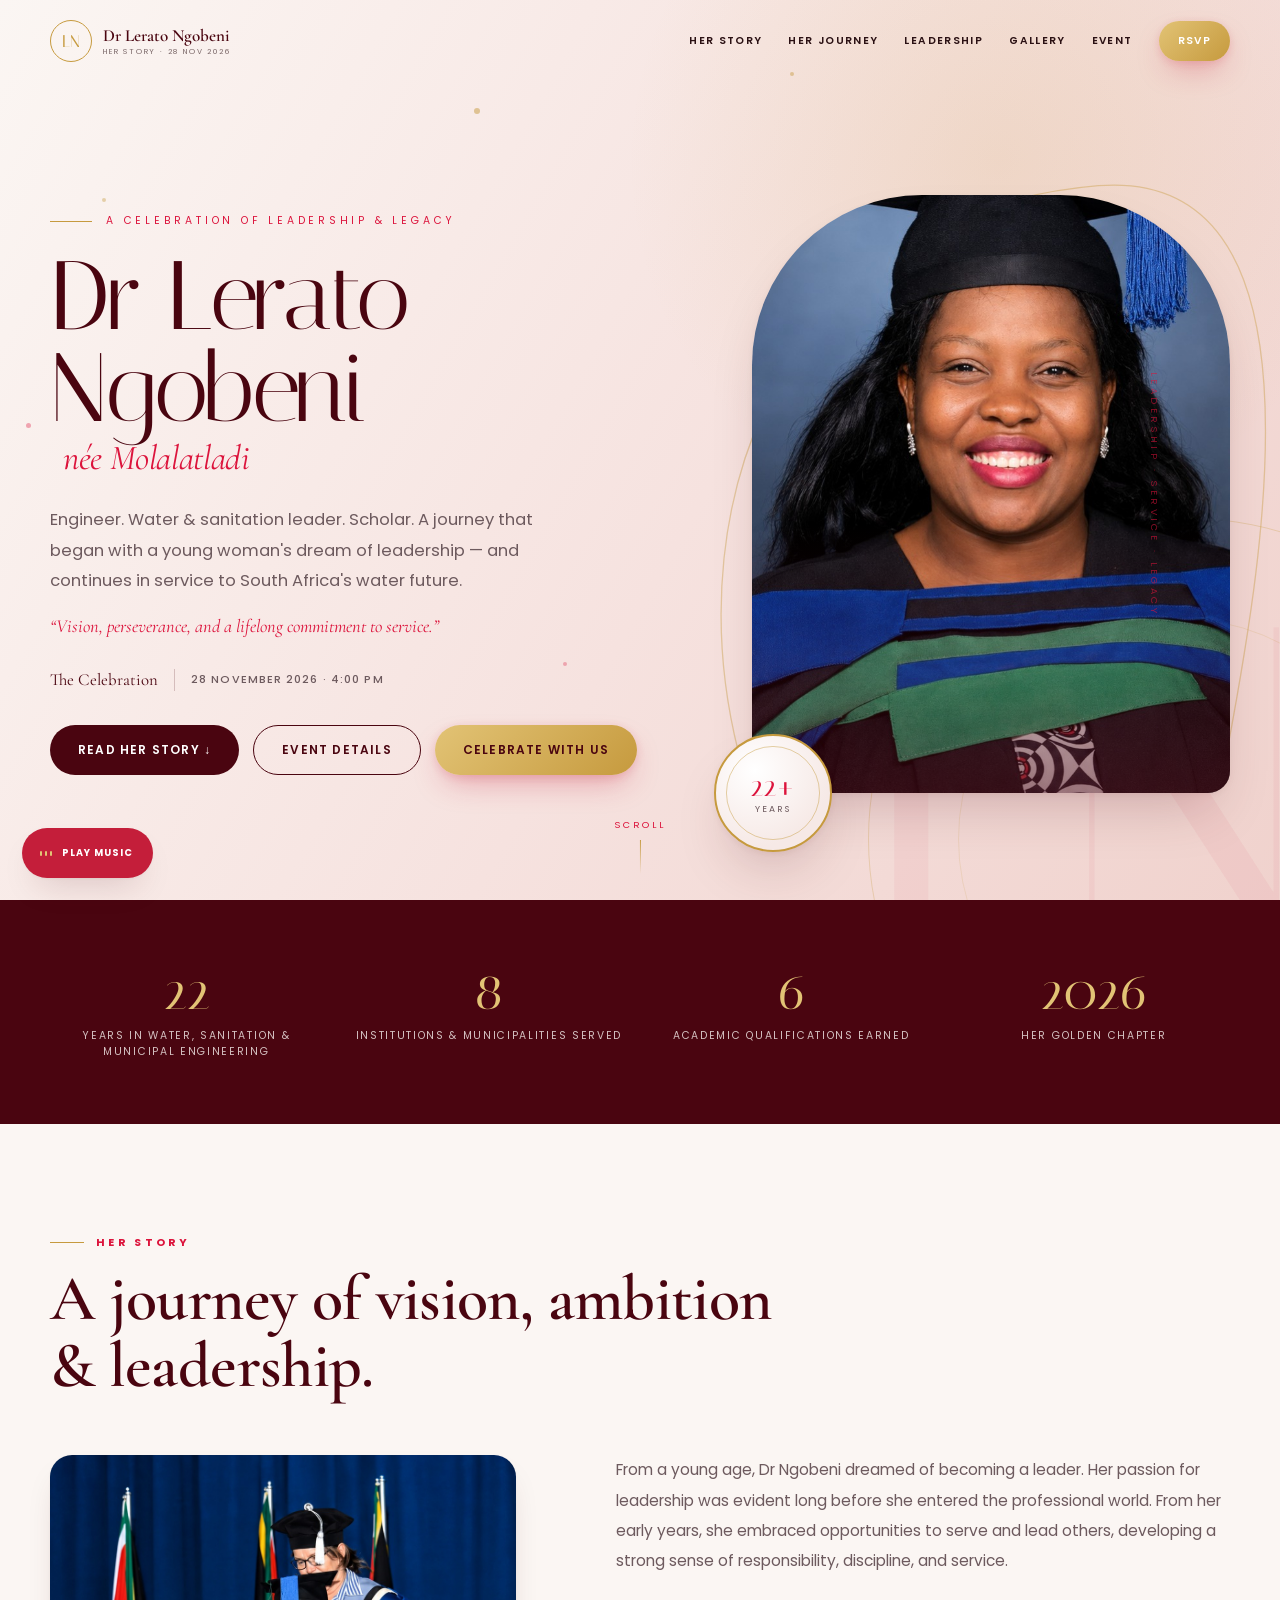
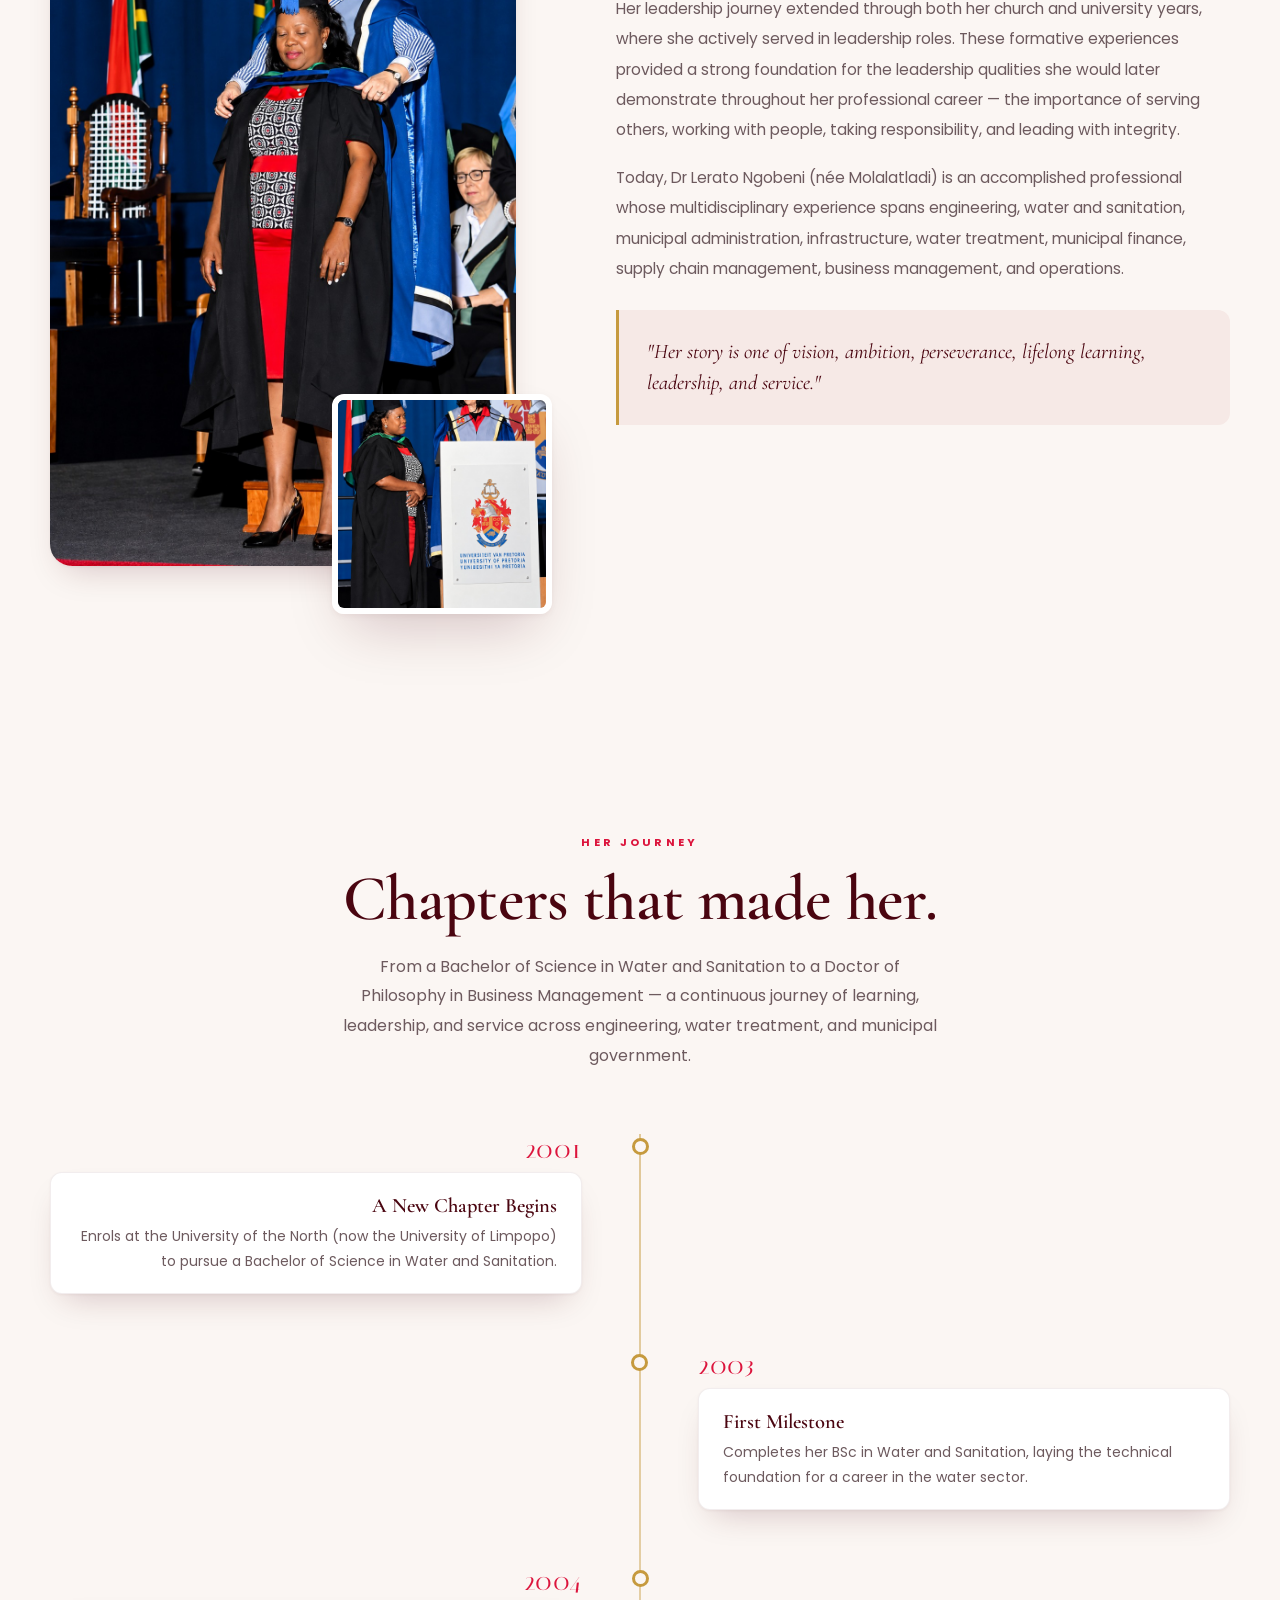
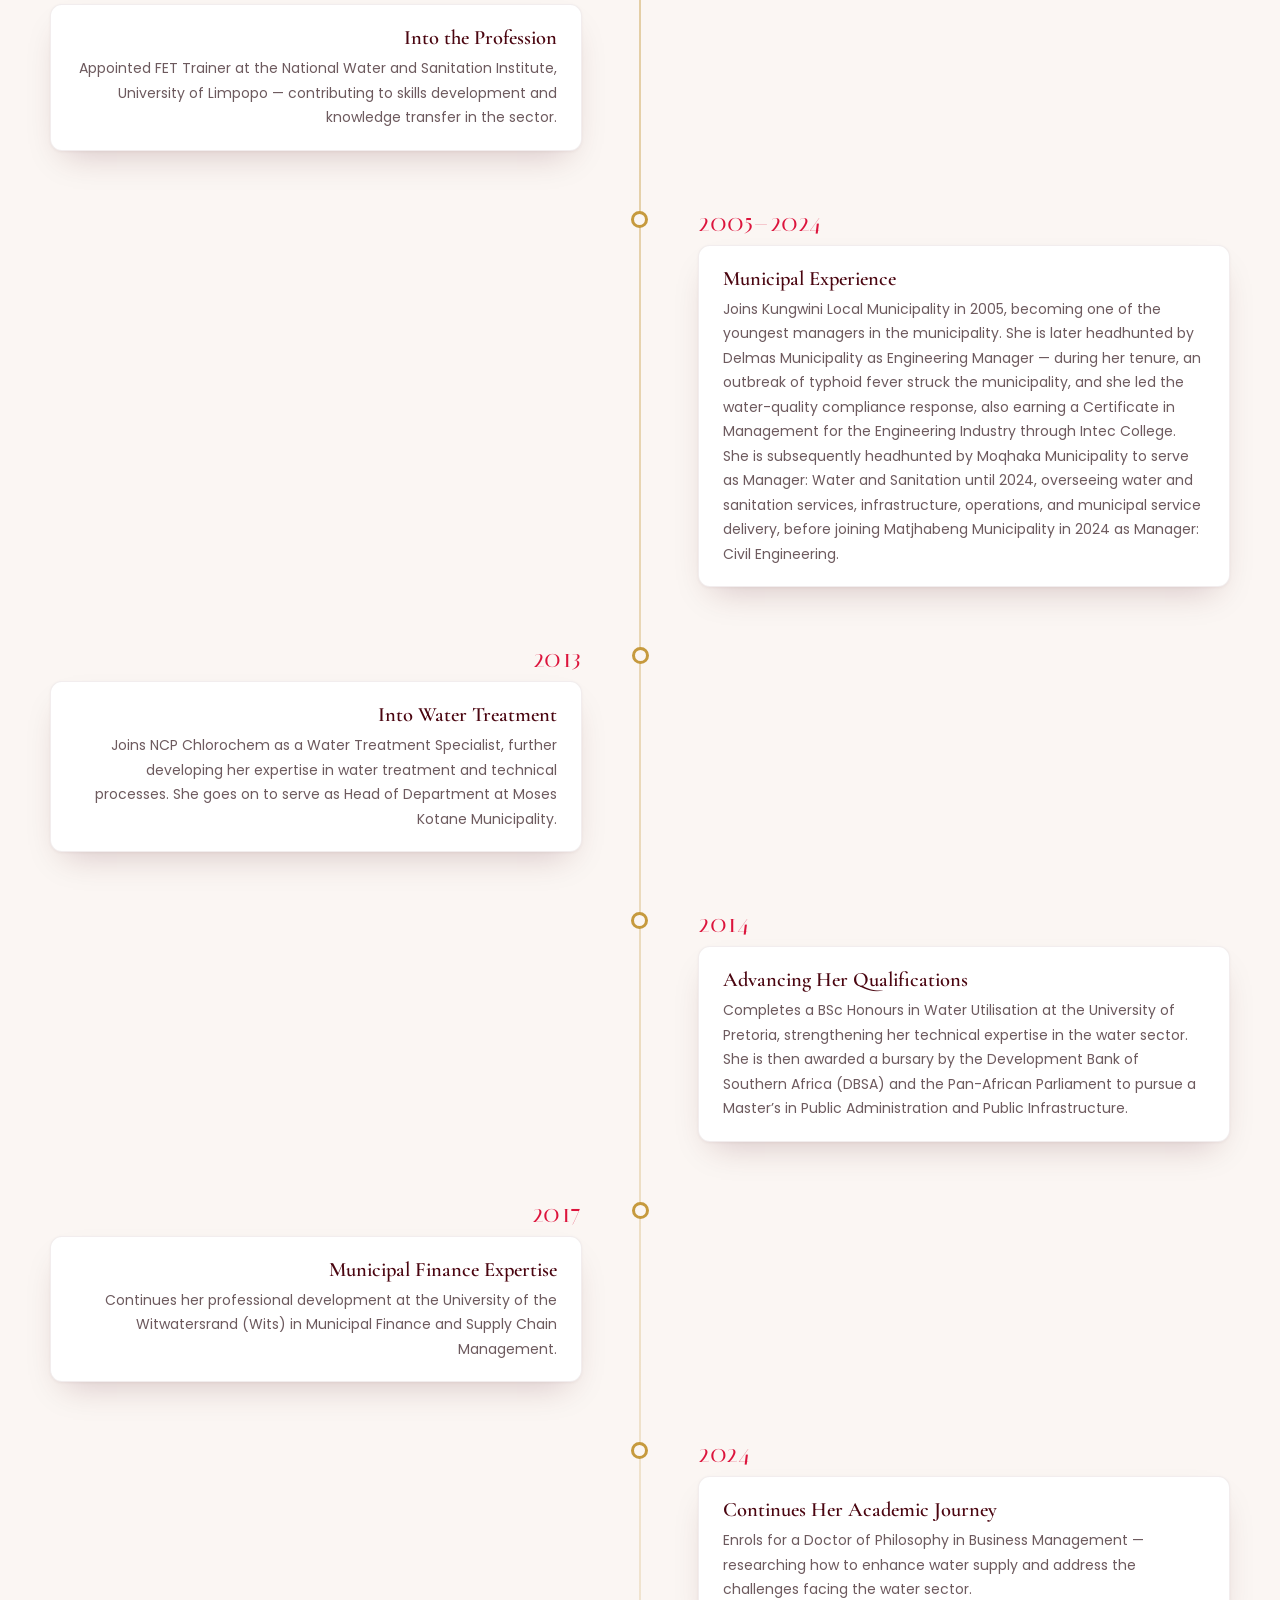
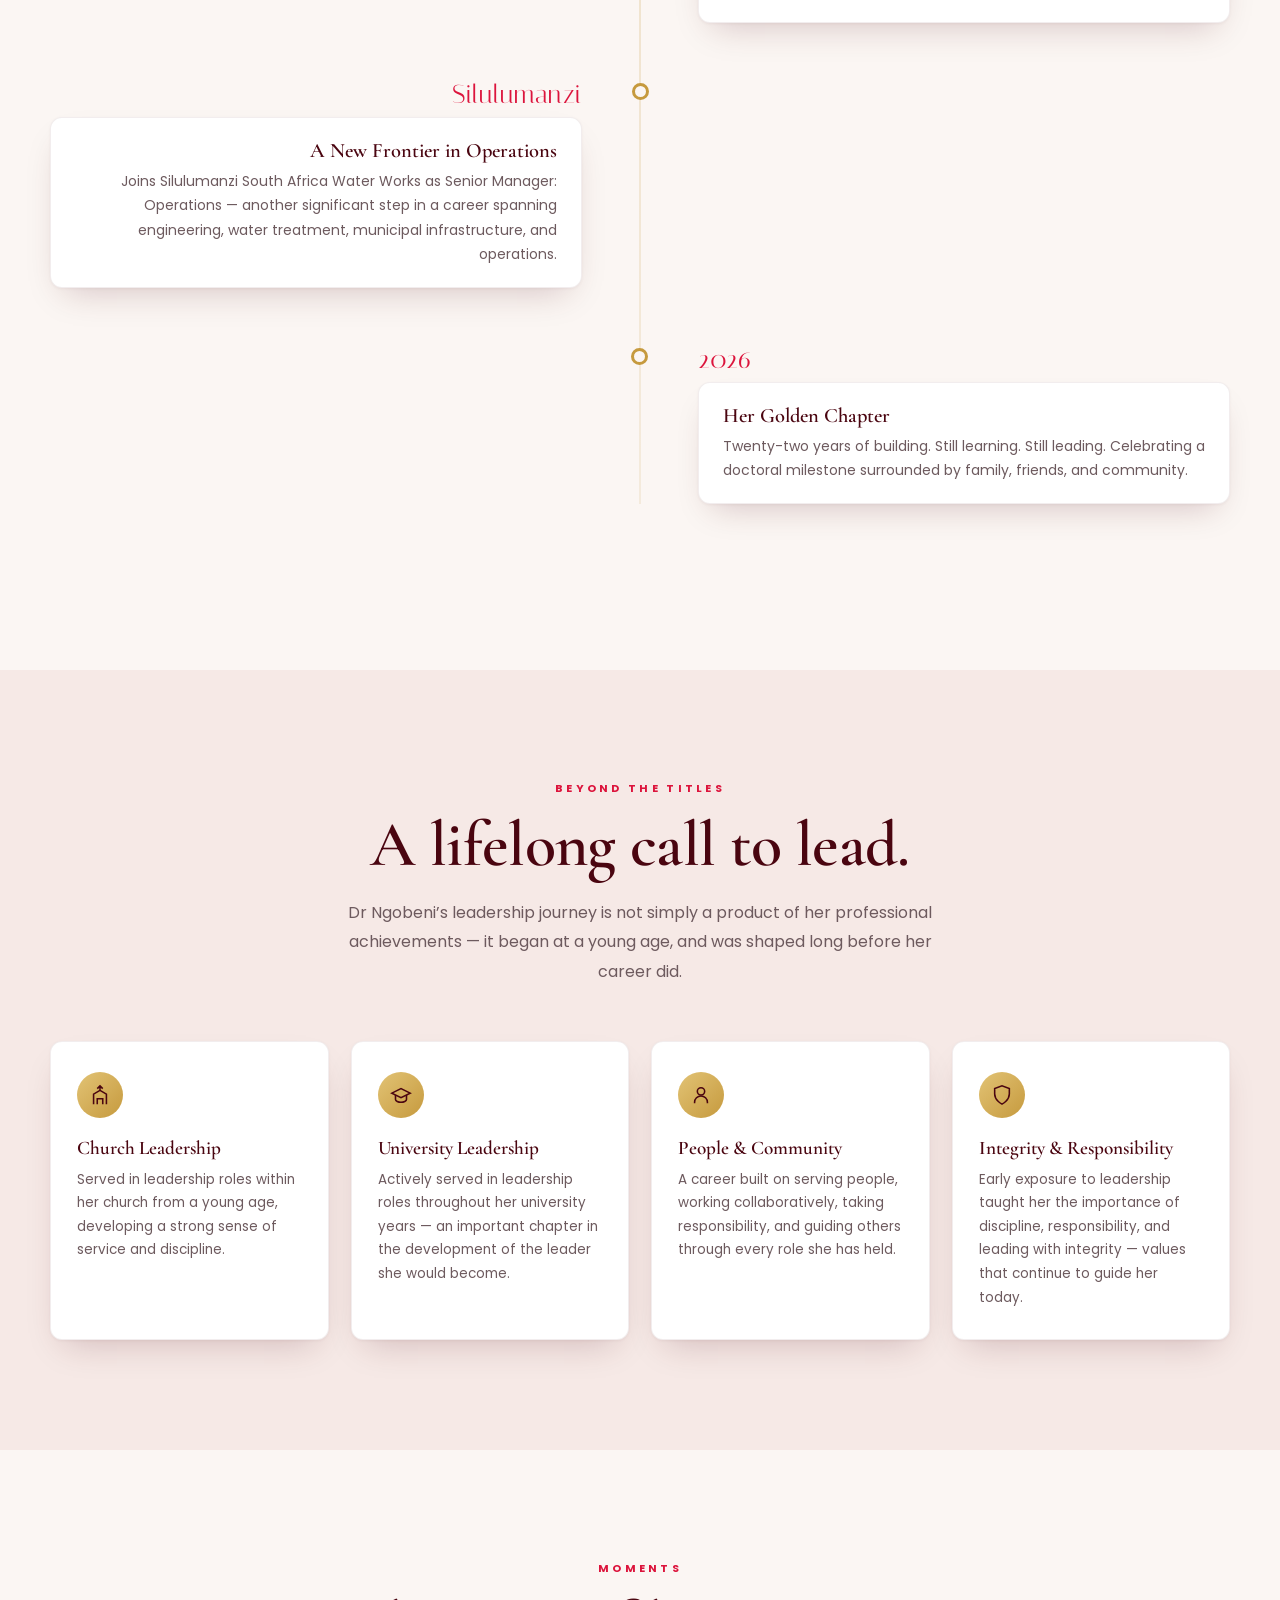
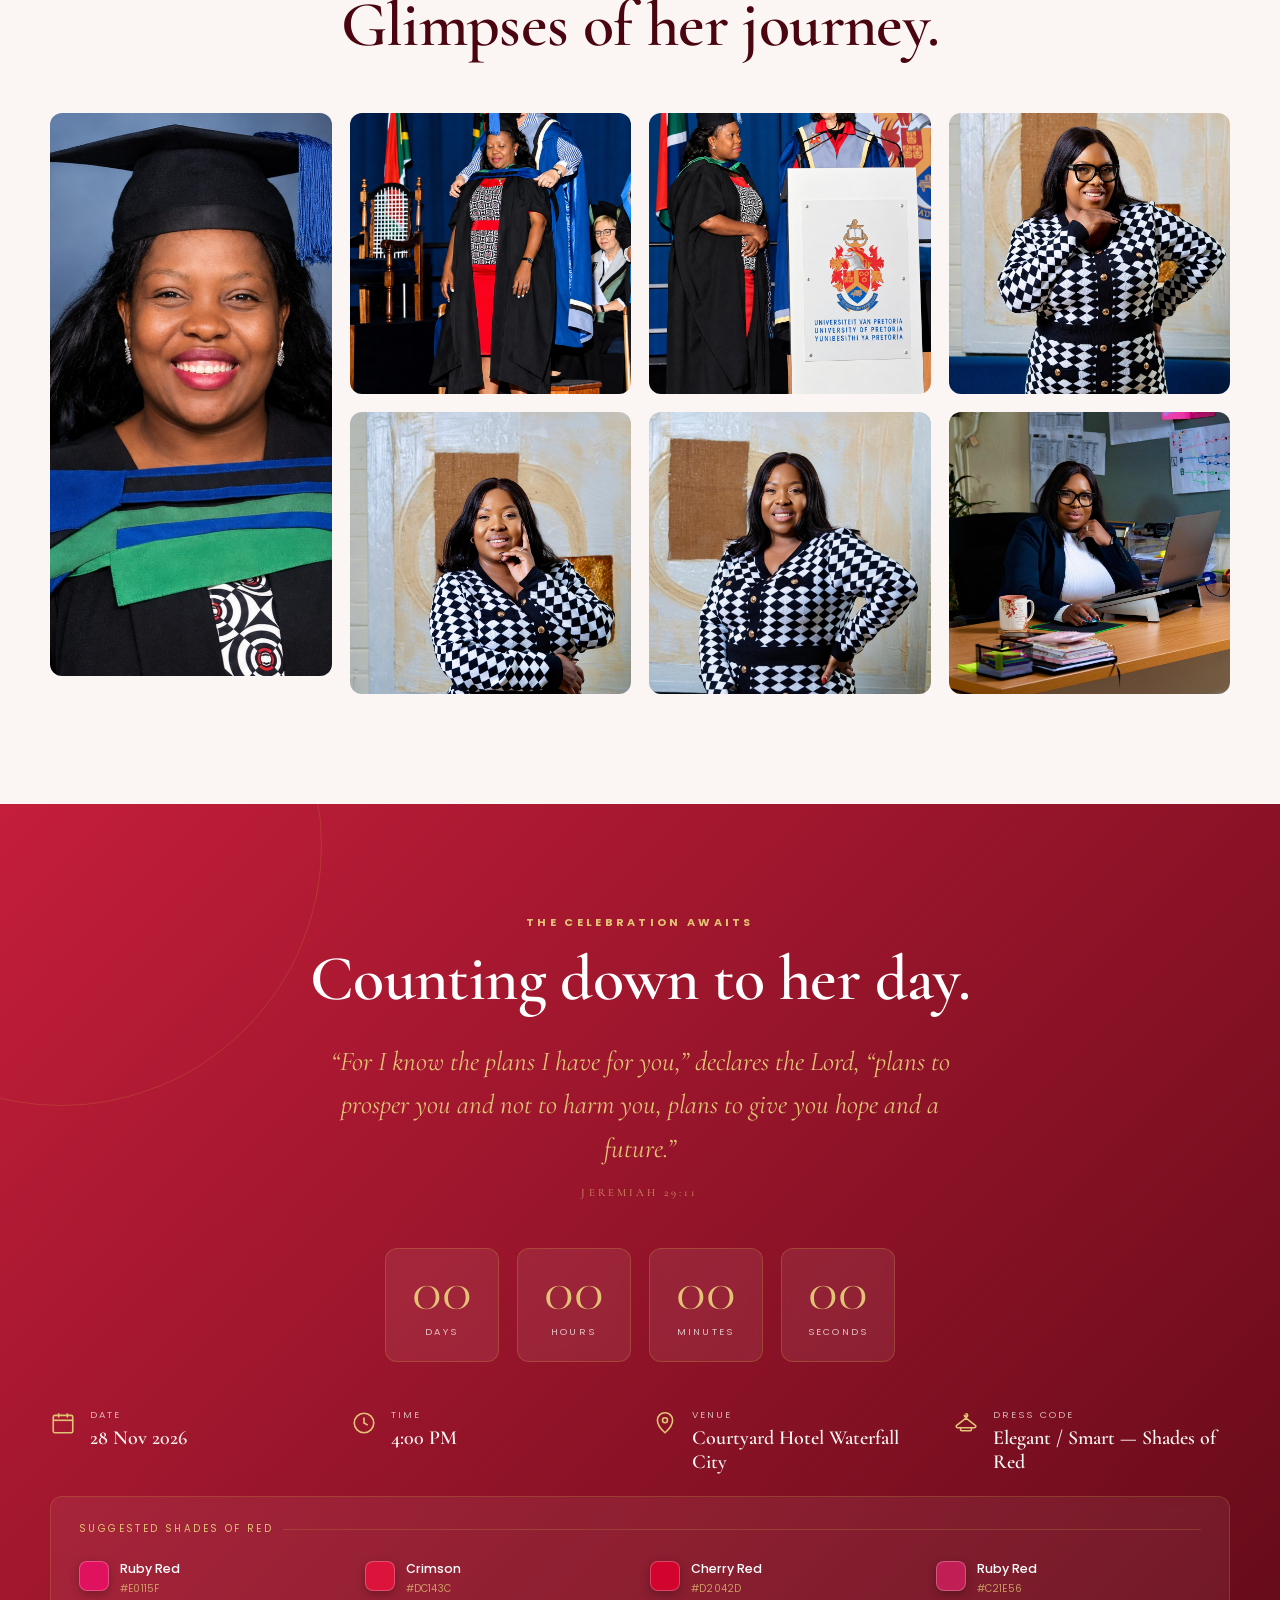
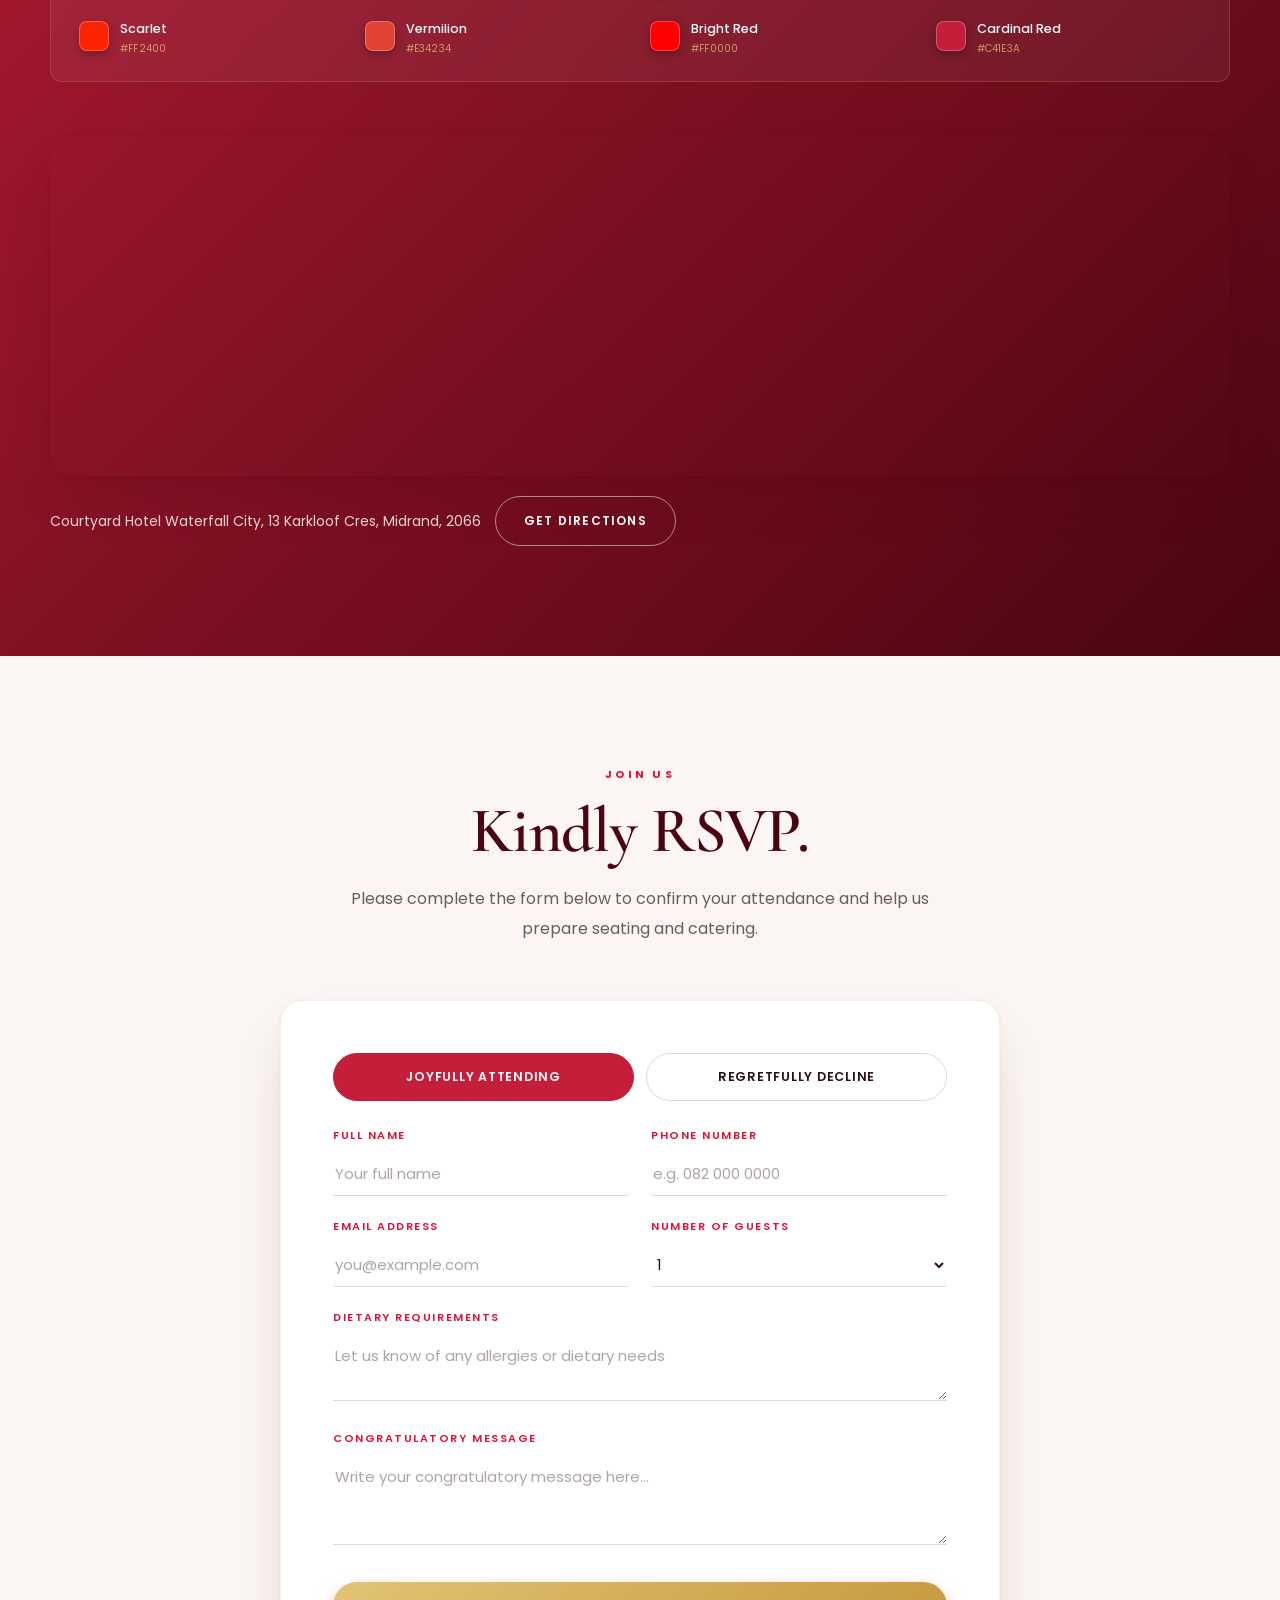
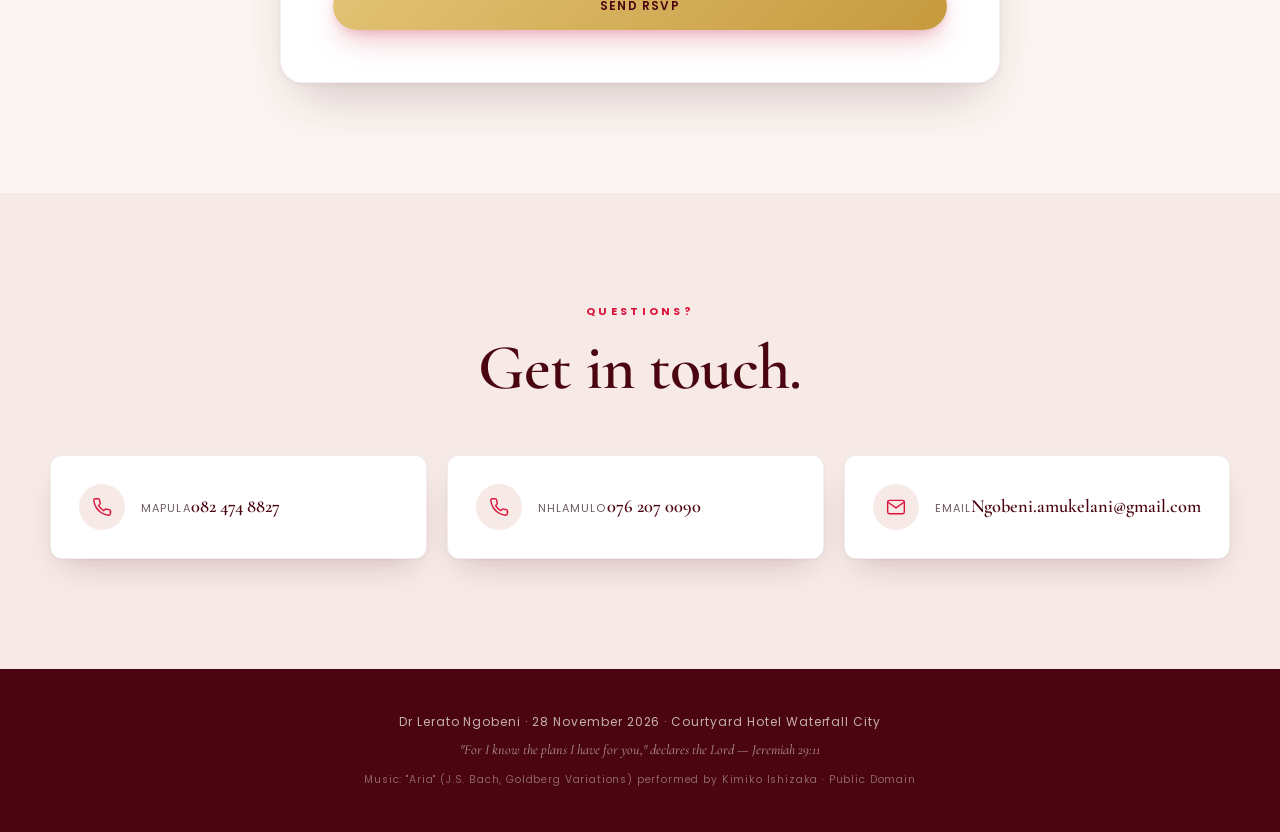
==== index.html @ 053ae3a0 "Align bio photo composition bottom with the text column bottom Desktop grid stretches both columns t" ====
<!DOCTYPE html>
<html lang="en">
<head>
<meta charset="UTF-8">
<meta name="viewport" content="width=device-width, initial-scale=1.0">
<title>Dr Lerato Ngobeni — Her Story, Her Journey, Her Celebration</title>
<meta name="description" content="Celebrating Dr Lerato Ngobeni (née Molalatladi) — engineer, water and sanitation leader, and scholar. Join us on 28 November 2026, Courtyard Hotel Waterfall City. Kindly RSVP.">
<meta property="og:title" content="Dr Lerato Ngobeni — Her Story, Her Journey, Her Celebration">
<meta property="og:description" content="A journey of vision, leadership and service in water, sanitation and municipal engineering. 28 November 2026, 4:00 PM, Courtyard Hotel Waterfall City.">
<meta property="og:image" content="assets/lerato-grad-portrait.jpg">
<meta property="og:type" content="website">
<link rel="stylesheet" href="assets/story.css?v=7">
</head>
<body data-event-date="2026-11-28T16:00:00+02:00">

<div class="preloader">
  <div class="loader-content">
    <div class="loader-mark">L N</div>
    <div class="loader-text">Her Story &middot; Her Journey</div>
    <div class="loader-line"><span></span></div>
  </div>
</div>

<div class="scroll-progress"></div>

<header class="site-header">
  <div class="nav-container">
    <a class="brand" href="#top">
      <span class="brand-mark">LN</span>
      <span class="brand-copy"><strong>Dr Lerato Ngobeni</strong><span>Her Story &middot; 28 Nov 2026</span></span>
    </a>
    <nav class="nav-links">
      <a href="#story">Her Story</a>
      <a href="#journey">Her Journey</a>
      <a href="#leadership">Leadership</a>
      <a href="#gallery">Gallery</a>
      <a href="#event">Event</a>
      <a class="btn btn-gold nav-cta" href="#rsvp">RSVP</a>
    </nav>
    <button class="menu-toggle" aria-label="Open menu" aria-expanded="false" aria-controls="mobileNav"><span></span><span></span><span></span></button>
  </div>
</header>

<nav class="mobile-nav" id="mobileNav">
  <ul>
    <li><a href="#story">Her Story</a></li>
    <li><a href="#journey">Her Journey</a></li>
    <li><a href="#leadership">Leadership</a></li>
    <li><a href="#gallery">Gallery</a></li>
    <li><a href="#event">Event</a></li>
    <li><a href="#rsvp">RSVP</a></li>
  </ul>
</nav>

<main id="top">

  <!-- ================= HERO ================= -->
  <section class="hero">
    <div class="hero-dots" aria-hidden="true"><span></span><span></span><span></span><span></span><span></span><span></span></div>
    <div class="hero-watermark" aria-hidden="true">LN</div>
    <div class="container hero-grid">
      <div class="hero-copy">
        <div class="hero-eyebrow reveal visible"><span></span>A Celebration of Leadership &amp; Legacy</div>
        <h1 class="reveal visible">Dr Lerato<br>Ngobeni <em>née Molalatladi</em></h1>
        <p class="hero-lede reveal visible">Engineer. Water &amp; sanitation leader. Scholar. A journey that began with a young woman's dream of leadership &mdash; and continues in service to South Africa's water future.</p>
        <p class="hero-quote reveal visible">&ldquo;Vision, perseverance, and a lifelong commitment to service.&rdquo;</p>
        <div class="hero-divider-meta reveal visible">
          <span class="hdm-label">The Celebration</span>
          <span class="hdm-sep" aria-hidden="true"></span>
          <span class="hdm-date">28 November 2026 &middot; 4:00 PM</span>
        </div>
        <div class="hero-cta reveal visible">
          <a class="btn btn-dark" href="#story">Read Her Story ↓</a>
          <a class="btn btn-outline" href="#event">Event Details</a>
          <a class="btn btn-celebrate" href="#rsvp" id="celebrateBtn">Celebrate With Us</a>
        </div>
      </div>
      <div class="hero-photo reveal-right visible">
        <svg class="hero-orbit" viewBox="0 0 440 520" aria-hidden="true"><path d="M20 460 C -30 260, 60 40, 300 20 C 480 6, 430 300, 400 460" fill="none" stroke="currentColor" stroke-width="1"/></svg>
        <div class="hero-photo-frame"><img src="assets/lerato-grad-portrait.jpg" alt="Dr Lerato Ngobeni"></div>
        <div class="hero-seal">
          <svg class="seal-ring" viewBox="0 0 120 120" aria-hidden="true"><circle cx="60" cy="60" r="57" fill="none" stroke="currentColor" stroke-width="1"/></svg>
          <span class="seal-num">22+</span>
          <span class="seal-txt">Years</span>
        </div>
        <div class="hero-side-text" aria-hidden="true">LEADERSHIP &middot; SERVICE &middot; LEGACY</div>
      </div>
    </div>
    <div class="scroll-cue"><span>Scroll</span><span class="line"></span></div>
  </section>

  <!-- ================= STATS ================= -->
  <section class="stats">
    <div class="container stats-grid">
      <div class="stat reveal"><div class="num">22</div><div class="label">Years in Water, Sanitation &amp; Municipal Engineering</div></div>
      <div class="stat reveal"><div class="num">8</div><div class="label">Institutions &amp; Municipalities Served</div></div>
      <div class="stat reveal"><div class="num">6</div><div class="label">Academic Qualifications Earned</div></div>
      <div class="stat reveal"><div class="num">2026</div><div class="label">Her Golden Chapter</div></div>
    </div>
  </section>

  <!-- ================= BIOGRAPHY ================= -->
  <section class="section" id="story">
    <div class="container">
      <div class="section-label">Her Story</div>
      <h2 class="section-title">A journey of vision, ambition &amp; leadership.</h2>
      <div class="bio">
        <div class="bio-photo-group reveal-left">
          <div class="bio-photo"><img src="assets/lerato-hooding.jpg" alt="Dr Lerato Ngobeni being hooded" loading="lazy" decoding="async"></div>
          <div class="bio-photo-inset"><img src="assets/lerato-podium.jpg" alt="Dr Lerato Ngobeni at the podium" loading="lazy" decoding="async"></div>
        </div>
        <div class="bio-text reveal">
          <p>From a young age, Dr Ngobeni dreamed of becoming a leader. Her passion for leadership was evident long before she entered the professional world. From her early years, she embraced opportunities to serve and lead others, developing a strong sense of responsibility, discipline, and service.</p>
          <p>Her leadership journey extended through both her church and university years, where she actively served in leadership roles. These formative experiences provided a strong foundation for the leadership qualities she would later demonstrate throughout her professional career &mdash; the importance of serving others, working with people, taking responsibility, and leading with integrity.</p>
          <p>Today, Dr Lerato Ngobeni (n&eacute;e Molalatladi) is an accomplished professional whose multidisciplinary experience spans engineering, water and sanitation, municipal administration, infrastructure, water treatment, municipal finance, supply chain management, business management, and operations.</p>
          <div class="bio-quote">"Her story is one of vision, ambition, perseverance, lifelong learning, leadership, and service."</div>
        </div>
      </div>
    </div>
  </section>

  <!-- ================= JOURNEY / TIMELINE ================= -->
  <section class="section" id="journey" style="background:var(--off-white)">
    <div class="container center">
      <div class="section-label">Her Journey</div>
      <h2 class="section-title">Chapters that made her.</h2>
      <p class="section-intro">From a Bachelor of Science in Water and Sanitation to a Doctor of Philosophy in Business Management &mdash; a continuous journey of learning, leadership, and service across engineering, water treatment, and municipal government.</p>
    </div>
    <div class="container">
      <div class="timeline">
        <div class="tl-item reveal">
          <span class="tl-dot"></span>
          <div class="tl-year">2001</div>
          <div class="tl-card"><h4>A New Chapter Begins</h4><p>Enrols at the University of the North (now the University of Limpopo) to pursue a Bachelor of Science in Water and Sanitation.</p></div>
        </div>
        <div class="tl-item reveal">
          <span class="tl-dot"></span>
          <div class="tl-year">2003</div>
          <div class="tl-card"><h4>First Milestone</h4><p>Completes her BSc in Water and Sanitation, laying the technical foundation for a career in the water sector.</p></div>
        </div>
        <div class="tl-item reveal">
          <span class="tl-dot"></span>
          <div class="tl-year">2004</div>
          <div class="tl-card"><h4>Into the Profession</h4><p>Appointed FET Trainer at the National Water and Sanitation Institute, University of Limpopo &mdash; contributing to skills development and knowledge transfer in the sector.</p></div>
        </div>
        <div class="tl-item reveal">
          <span class="tl-dot"></span>
          <div class="tl-year">2005&ndash;2024</div>
          <div class="tl-card"><h4>Municipal Experience</h4><p>Joins Kungwini Local Municipality in 2005, becoming one of the youngest managers in the municipality. She is later headhunted by Delmas Municipality as Engineering Manager &mdash; during her tenure, an outbreak of typhoid fever struck the municipality, and she led the water-quality compliance response, also earning a Certificate in Management for the Engineering Industry through Intec College. She is subsequently headhunted by Moqhaka Municipality to serve as Manager: Water and Sanitation until 2024, overseeing water and sanitation services, infrastructure, operations, and municipal service delivery, before joining Matjhabeng Municipality in 2024 as Manager: Civil Engineering.</p></div>
        </div>
        <div class="tl-item reveal">
          <span class="tl-dot"></span>
          <div class="tl-year">2013</div>
          <div class="tl-card"><h4>Into Water Treatment</h4><p>Joins NCP Chlorochem as a Water Treatment Specialist, further developing her expertise in water treatment and technical processes. She goes on to serve as Head of Department at Moses Kotane Municipality.</p></div>
        </div>
        <div class="tl-item reveal">
          <span class="tl-dot"></span>
          <div class="tl-year">2014</div>
          <div class="tl-card"><h4>Advancing Her Qualifications</h4><p>Completes a BSc Honours in Water Utilisation at the University of Pretoria, strengthening her technical expertise in the water sector. She is then awarded a bursary by the Development Bank of Southern Africa (DBSA) and the Pan-African Parliament to pursue a Master&rsquo;s in Public Administration and Public Infrastructure.</p></div>
        </div>
        <div class="tl-item reveal">
          <span class="tl-dot"></span>
          <div class="tl-year">2017</div>
          <div class="tl-card"><h4>Municipal Finance Expertise</h4><p>Continues her professional development at the University of the Witwatersrand (Wits) in Municipal Finance and Supply Chain Management.</p></div>
        </div>
        <div class="tl-item reveal">
          <span class="tl-dot"></span>
          <div class="tl-year">2024</div>
          <div class="tl-card"><h4>Continues Her Academic Journey</h4><p>Enrols for a Doctor of Philosophy in Business Management &mdash; researching how to enhance water supply and address the challenges facing the water sector.</p></div>
        </div>
        <div class="tl-item reveal">
          <span class="tl-dot"></span>
          <div class="tl-year">Silulumanzi</div>
          <div class="tl-card"><h4>A New Frontier in Operations</h4><p>Joins Silulumanzi South Africa Water Works as Senior Manager: Operations &mdash; another significant step in a career spanning engineering, water treatment, municipal infrastructure, and operations.</p></div>
        </div>
        <div class="tl-item reveal">
          <span class="tl-dot"></span>
          <div class="tl-year">2026</div>
          <div class="tl-card"><h4>Her Golden Chapter</h4><p>Twenty-two years of building. Still learning. Still leading. Celebrating a doctoral milestone surrounded by family, friends, and community.</p></div>
        </div>
      </div>
    </div>
  </section>

  <!-- ================= LEADERSHIP / VALUES ================= -->
  <section class="section values" id="leadership">
    <div class="container center">
      <div class="section-label">Beyond the Titles</div>
      <h2 class="section-title">A lifelong call to lead.</h2>
      <p class="section-intro">Dr Ngobeni&rsquo;s leadership journey is not simply a product of her professional achievements &mdash; it began at a young age, and was shaped long before her career did.</p>
    </div>
    <div class="container">
      <div class="value-grid">
        <div class="value-card reveal">
          <div class="icon"><svg width="22" height="22" viewBox="0 0 24 24" fill="none" stroke="currentColor" stroke-width="1.7" aria-hidden="true"><path d="M12 2v6M9 5l3-3 3 3M5 22V11l7-4 7 4v11"/><path d="M9 22v-6h6v6"/></svg></div>
          <h4>Church Leadership</h4>
          <p>Served in leadership roles within her church from a young age, developing a strong sense of service and discipline.</p>
        </div>
        <div class="value-card reveal">
          <div class="icon"><svg width="22" height="22" viewBox="0 0 24 24" fill="none" stroke="currentColor" stroke-width="1.7" aria-hidden="true"><path d="M22 10L12 5 2 10l10 5 10-5z"/><path d="M6 12v5c0 1.5 3 3 6 3s6-1.5 6-3v-5"/></svg></div>
          <h4>University Leadership</h4>
          <p>Actively served in leadership roles throughout her university years &mdash; an important chapter in the development of the leader she would become.</p>
        </div>
        <div class="value-card reveal">
          <div class="icon"><svg width="22" height="22" viewBox="0 0 24 24" fill="none" stroke="currentColor" stroke-width="1.7" aria-hidden="true"><circle cx="12" cy="8" r="4"/><path d="M5 21v-1a7 7 0 0 1 14 0v1"/></svg></div>
          <h4>People &amp; Community</h4>
          <p>A career built on serving people, working collaboratively, taking responsibility, and guiding others through every role she has held.</p>
        </div>
        <div class="value-card reveal">
          <div class="icon"><svg width="22" height="22" viewBox="0 0 24 24" fill="none" stroke="currentColor" stroke-width="1.7" aria-hidden="true"><path d="M12 22s8-4 8-11V5l-8-3-8 3v6c0 7 8 11 8 11z"/></svg></div>
          <h4>Integrity &amp; Responsibility</h4>
          <p>Early exposure to leadership taught her the importance of discipline, responsibility, and leading with integrity &mdash; values that continue to guide her today.</p>
        </div>
      </div>
    </div>
  </section>

  <!-- ================= GALLERY ================= -->
  <section class="section" id="gallery">
    <div class="container center">
      <div class="section-label">Moments</div>
      <h2 class="section-title">Glimpses of her journey.</h2>
    </div>
    <div class="container">
      <div class="gallery-grid">
        <div class="gallery-item reveal"><img src="assets/lerato-grad-portrait.jpg" alt="Dr Lerato Ngobeni in academic regalia" loading="lazy" decoding="async"></div>
        <div class="gallery-item reveal"><img src="assets/lerato-hooding.jpg" alt="Dr Lerato Ngobeni being hooded" loading="lazy" decoding="async"></div>
        <div class="gallery-item reveal"><img src="assets/lerato-podium.jpg" alt="Dr Lerato Ngobeni at the podium" loading="lazy" decoding="async"></div>
        <div class="gallery-item reveal"><img src="assets/lerato-hero.jpg" alt="Dr Lerato Ngobeni portrait" loading="lazy" decoding="async"></div>
        <div class="gallery-item reveal"><img src="assets/lerato-portrait-1.jpg" alt="Dr Lerato Ngobeni portrait" loading="lazy" decoding="async"></div>
        <div class="gallery-item reveal"><img src="assets/lerato-portrait-3.jpg" alt="Dr Lerato Ngobeni portrait" loading="lazy" decoding="async"></div>
        <div class="gallery-item reveal"><img src="assets/lerato-office.jpg" alt="Dr Lerato Ngobeni at work" loading="lazy" decoding="async"></div>
      </div>
    </div>
  </section>

  <!-- ================= EVENT / COUNTDOWN ================= -->
  <section class="section event" id="event">
    <div class="container">
      <div class="event-intro">
        <div class="section-label" style="color:var(--gold-soft)">The Celebration Awaits</div>
        <h2 class="section-title" style="color:#fff">Counting down to her day.</h2>
        <div class="event-verse reveal">&ldquo;For I know the plans I have for you,&rdquo; declares the Lord, &ldquo;plans to prosper you and not to harm you, plans to give you hope and a future.&rdquo;<cite>Jeremiah 29:11</cite></div>

        <div class="countdown reveal">
          <div class="cd-box"><div class="n" data-cd-days>00</div><div class="l">Days</div></div>
          <div class="cd-box"><div class="n" data-cd-hours>00</div><div class="l">Hours</div></div>
          <div class="cd-box"><div class="n" data-cd-minutes>00</div><div class="l">Minutes</div></div>
          <div class="cd-box"><div class="n" data-cd-seconds>00</div><div class="l">Seconds</div></div>
        </div>
      </div>

      <div class="event-details reveal">
        <div class="event-detail">
          <svg width="26" height="26" viewBox="0 0 24 24" fill="none" stroke="currentColor" stroke-width="1.5" aria-hidden="true"><rect x="3" y="5" width="18" height="16" rx="1.5"/><path d="M3 9.5h18"/><path d="M8 3v4M16 3v4"/></svg>
          <div><div class="label">Date</div><div class="value">28 Nov 2026</div></div>
        </div>
        <div class="event-detail">
          <svg width="26" height="26" viewBox="0 0 24 24" fill="none" stroke="currentColor" stroke-width="1.5" aria-hidden="true"><circle cx="12" cy="12" r="9"/><path d="M12 7v5l3.5 2"/></svg>
          <div><div class="label">Time</div><div class="value">4:00 PM</div></div>
        </div>
        <div class="event-detail">
          <svg width="26" height="26" viewBox="0 0 24 24" fill="none" stroke="currentColor" stroke-width="1.5" aria-hidden="true"><path d="M12 21s7-6.1 7-11.5A7 7 0 0 0 5 9.5C5 14.9 12 21 12 21z"/><circle cx="12" cy="9.5" r="2.3"/></svg>
          <div><div class="label">Venue</div><div class="value">Courtyard Hotel Waterfall City</div></div>
        </div>
        <div class="event-detail">
          <svg width="26" height="26" viewBox="0 0 24 24" fill="none" stroke="currentColor" stroke-width="1.5" stroke-linecap="round" stroke-linejoin="round" aria-hidden="true"><path d="M12 3.5a1.5 1.5 0 1 1-1.5 1.5"/><path d="M12 5v2.5"/><path d="M12 7.5 3.4 14.2a1.2 1.2 0 0 0 .74 2.15h15.72a1.2 1.2 0 0 0 .74-2.15L12 7.5Z"/><path d="M7 16.3v1.8a1 1 0 0 0 1 1h8a1 1 0 0 0 1-1v-1.8"/></svg>
          <div><div class="label">Dress Code</div><div class="value">Elegant / Smart &mdash; Shades of Red</div></div>
        </div>
      </div>

      <div class="swatch-card reveal">
        <p class="swatch-title">Suggested Shades of Red</p>
        <div class="swatch-grid">
          <div class="swatch"><span class="chip" style="background:#E0115F"></span><span><span class="name">Ruby Red</span><span class="hex">#E0115F</span></span></div>
          <div class="swatch"><span class="chip" style="background:#DC143C"></span><span><span class="name">Crimson</span><span class="hex">#DC143C</span></span></div>
          <div class="swatch"><span class="chip" style="background:#D2042D"></span><span><span class="name">Cherry Red</span><span class="hex">#D2042D</span></span></div>
          <div class="swatch"><span class="chip" style="background:#C21E56"></span><span><span class="name">Ruby Red</span><span class="hex">#C21E56</span></span></div>
          <div class="swatch"><span class="chip" style="background:#FF2400"></span><span><span class="name">Scarlet</span><span class="hex">#FF2400</span></span></div>
          <div class="swatch"><span class="chip" style="background:#E34234"></span><span><span class="name">Vermilion</span><span class="hex">#E34234</span></span></div>
          <div class="swatch"><span class="chip" style="background:#FF0000"></span><span><span class="name">Bright Red</span><span class="hex">#FF0000</span></span></div>
          <div class="swatch"><span class="chip" style="background:#C41E3A"></span><span><span class="name">Cardinal Red</span><span class="hex">#C41E3A</span></span></div>
        </div>
      </div>

      <div class="map-wrap reveal">
        <iframe loading="lazy" src="https://www.google.com/maps?q=Courtyard+Hotel+Waterfall+City,+13+Karkloof+Cres,+Midrand,+2066,+South+Africa&output=embed" title="Map to Courtyard Hotel Waterfall City"></iframe>
      </div>
      <div style="margin-top:20px;display:flex;flex-wrap:wrap;gap:14px;align-items:center">
        <span style="opacity:.85;font-size:14px">Courtyard Hotel Waterfall City, 13 Karkloof Cres, Midrand, 2066</span>
        <a class="btn btn-outline-light" href="https://www.google.com/maps/search/?api=1&query=Courtyard%20Hotel%20Waterfall%20City%2C%2013%20Karkloof%20Cres%2C%20Midrand%2C%202066" target="_blank" rel="noopener">Get Directions</a>
      </div>
    </div>
  </section>

  <!-- ================= RSVP ================= -->
  <section class="section" id="rsvp">
    <div class="container center">
      <div class="section-label">Join Us</div>
      <h2 class="section-title">Kindly RSVP.</h2>
      <p class="section-intro">Please complete the form below to confirm your attendance and help us prepare seating and catering.</p>
    </div>
    <div class="container">
      <div class="rsvp-card reveal">
        <form id="rsvpForm" action="https://formspree.io/f/mbgroqww" method="POST" novalidate>
          <input type="hidden" name="_subject" value="RSVP — Dr Lerato Ngobeni's Doctoral Celebration">
          <input type="hidden" name="Attending" id="attendingField" value="Yes">

          <div class="attend-toggle" role="group" aria-label="Will you attend?">
            <button type="button" class="active" data-value="Yes" aria-pressed="true">Joyfully Attending</button>
            <button type="button" data-value="No" aria-pressed="false">Regretfully Decline</button>
          </div>

          <div class="field-row">
            <div class="field" id="nameField">
              <label for="rsvpName">Full Name</label>
              <input id="rsvpName" name="Name" type="text" placeholder="Your full name" required aria-describedby="nameMsg">
              <span class="field-msg" id="nameMsg">Please enter your name.</span>
            </div>
            <div class="field" id="phoneField">
              <label for="rsvpPhone">Phone Number</label>
              <input id="rsvpPhone" name="Phone" type="tel" inputmode="tel" placeholder="e.g. 082 000 0000" required aria-describedby="phoneMsg">
              <span class="field-msg" id="phoneMsg">Please enter a valid phone number.</span>
            </div>
          </div>

          <div class="field-row">
            <div class="field">
              <label for="rsvpEmail">Email Address</label>
              <input id="rsvpEmail" name="Email" type="email" placeholder="you@example.com">
            </div>
            <div class="field">
              <label for="guestCount">Number of Guests</label>
              <select id="guestCount" name="Number of Guests">
                <option value="1">1</option>
                <option value="2">2</option>
                <option value="3">3</option>
                <option value="4">4</option>
                <option value="5+">5+</option>
              </select>
            </div>
          </div>

          <div class="field">
            <label for="dietary">Dietary Requirements</label>
            <textarea id="dietary" name="Dietary Requirements" rows="2" placeholder="Let us know of any allergies or dietary needs"></textarea>
          </div>

          <div class="field">
            <label for="message">Congratulatory Message</label>
            <textarea id="message" name="Congratulatory Message" rows="3" placeholder="Write your congratulatory message here&hellip;"></textarea>
          </div>

          <button type="submit" class="btn btn-gold form-submit">Send RSVP</button>
          <div class="form-error" id="rsvpError" role="alert">We couldn&rsquo;t reach our RSVP service just now. Please try again, or reach us directly via the contact details below.</div>
        </form>

        <div class="form-success" id="rsvpSuccess" role="status" aria-live="polite">
          <div class="icon" aria-hidden="true"><svg width="26" height="26" viewBox="0 0 24 24" fill="none" stroke="currentColor" stroke-width="2"><path d="M20 6L9 17l-5-5"/></svg></div>
          <h3>Thank You!</h3>
          <p id="rsvp-success-text">Your RSVP has been received successfully. We look forward to celebrating with you.</p>
        </div>
      </div>
    </div>
  </section>

  <!-- ================= CONTACT ================= -->
  <section class="section" id="contact" style="background:var(--cream)">
    <div class="container center">
      <div class="section-label">Questions?</div>
      <h2 class="section-title">Get in touch.</h2>
    </div>
    <div class="container">
      <div class="contact-grid">
        <a class="contact-card reveal" href="tel:+27824748827">
          <span class="icon"><svg width="20" height="20" viewBox="0 0 24 24" fill="none" stroke="currentColor" stroke-width="1.7" aria-hidden="true"><path d="M22 16.9v3a2 2 0 0 1-2.2 2 19.8 19.8 0 0 1-8.6-3 19.5 19.5 0 0 1-6-6 19.8 19.8 0 0 1-3-8.7A2 2 0 0 1 4.1 2h3a2 2 0 0 1 2 1.7c.1 1 .3 2 .7 3a2 2 0 0 1-.4 2.1L8 10.3a16 16 0 0 0 6 6l1.5-1.4a2 2 0 0 1 2.1-.4c1 .4 2 .6 3 .7a2 2 0 0 1 1.7 2z"/></svg></span>
          <span><span class="who">Mapula</span><span class="what">082 474 8827</span></span>
        </a>
        <a class="contact-card reveal" href="tel:+27762070090">
          <span class="icon"><svg width="20" height="20" viewBox="0 0 24 24" fill="none" stroke="currentColor" stroke-width="1.7" aria-hidden="true"><path d="M22 16.9v3a2 2 0 0 1-2.2 2 19.8 19.8 0 0 1-8.6-3 19.5 19.5 0 0 1-6-6 19.8 19.8 0 0 1-3-8.7A2 2 0 0 1 4.1 2h3a2 2 0 0 1 2 1.7c.1 1 .3 2 .7 3a2 2 0 0 1-.4 2.1L8 10.3a16 16 0 0 0 6 6l1.5-1.4a2 2 0 0 1 2.1-.4c1 .4 2 .6 3 .7a2 2 0 0 1 1.7 2z"/></svg></span>
          <span><span class="who">Nhlamulo</span><span class="what">076 207 0090</span></span>
        </a>
        <a class="contact-card reveal" href="mailto:Ngobeni.amukelani@gmail.com">
          <span class="icon"><svg width="20" height="20" viewBox="0 0 24 24" fill="none" stroke="currentColor" stroke-width="1.7" aria-hidden="true"><rect x="2" y="4" width="20" height="16" rx="2"/><path d="M22 6L12 13 2 6"/></svg></span>
          <span><span class="who">Email</span><span class="what">Ngobeni.amukelani@gmail.com</span></span>
        </a>
      </div>
    </div>
  </section>

</main>

<footer>
  <div class="container">
    <p class="fine">Dr Lerato Ngobeni &middot; 28 November 2026 &middot; Courtyard Hotel Waterfall City</p>
    <p class="verse">"For I know the plans I have for you," declares the Lord &mdash; Jeremiah 29:11</p>
    <p class="fine" style="margin-top:14px;opacity:.55;font-size:10.5px">Music: "Aria" (J.S. Bach, Goldberg Variations) performed by Kimiko Ishizaka &middot; Public Domain</p>
  </div>
</footer>

<div class="lightbox">
  <button class="lightbox-close" aria-label="Close"><svg width="18" height="18" viewBox="0 0 24 24" fill="none" stroke="currentColor" stroke-width="2" aria-hidden="true"><path d="M18 6L6 18M6 6l12 12"/></svg></button>
  <button class="lightbox-prev" aria-label="Previous"><svg width="18" height="18" viewBox="0 0 24 24" fill="none" stroke="currentColor" stroke-width="2" aria-hidden="true"><path d="M15 18l-6-6 6-6"/></svg></button>
  <img class="lightbox-image" src="" alt="">
  <button class="lightbox-next" aria-label="Next"><svg width="18" height="18" viewBox="0 0 24 24" fill="none" stroke="currentColor" stroke-width="2" aria-hidden="true"><path d="M9 18l6-6-6-6"/></svg></button>
  <div class="lightbox-counter"></div>
</div>

<button class="back-top" aria-label="Back to top"><svg width="18" height="18" viewBox="0 0 24 24" fill="none" stroke="currentColor" stroke-width="2" aria-hidden="true"><path d="M18 15l-6-6-6 6"/></svg></button>

<audio id="backgroundMusic" loop preload="none">
  <source src="assets/background-music.mp3" type="audio/mpeg">
</audio>
<button class="music-toggle" type="button" aria-label="Play background music" title="Background music">
  <span class="music-bars"><span></span><span></span><span></span></span>
  <span class="music-toggle-label">Play Music</span>
</button>

<script src="assets/story.js?v=7"></script>
</body>
</html>
---- assets/story.css ----
/* ============================================================
   DR LERATO NGOBENI — DOCTORAL CELEBRATION
   A Story of Leadership & Service
   ============================================================ */

@import url('https://fonts.googleapis.com/css2?family=Cormorant+Garamond:ital,wght@0,400;0,500;0,600;0,700;1,500&family=Poppins:wght@300;400;500;600;700&family=Italiana&display=swap');

:root{
  --burgundy:#C41E3A;
  --burgundy-deep:#4a0510;
  --wine:#DC143C;
  --gold:#c69a3e;
  --gold-soft:#e2c375;
  --off-white:#fbf6f3;
  --cream:#f6e9e6;
  --ink:#2a1013;
  --ink-soft:#6d5a5e;
  --white:#ffffff;

  --serif:"Cormorant Garamond", Georgia, serif;
  --display:"Italiana", Georgia, serif;
  --sans:"Poppins", Arial, sans-serif;

  --container:1180px;
  --radius:22px;
  --radius-sm:12px;

  --shadow-soft:0 2px 6px rgba(74,5,16,.05), 0 28px 56px -18px rgba(74,5,16,.22);
  --shadow-card:0 1px 3px rgba(74,5,16,.05), 0 16px 34px -14px rgba(74,5,16,.22);
  --shadow-gold:0 2px 8px rgba(196,30,58,.16), 0 14px 30px -8px rgba(196,30,58,.34);
  --border-soft:1px solid rgba(74,5,16,.07);

  --ease:cubic-bezier(.22,1,.36,1);
}

*{margin:0;padding:0;box-sizing:border-box}
html{scroll-behavior:smooth;scroll-padding-top:96px;overflow-x:hidden}
body{
  min-height:100vh;
  width:100%;
  max-width:100vw;
  background:var(--off-white);
  color:var(--ink);
  font-family:var(--sans);
  overflow-x:hidden;
  overflow-wrap:break-word;
  -webkit-tap-highlight-color:transparent;
}
body.menu-open{overflow:hidden}
img{max-width:100%;display:block}
button,input,textarea,select{font:inherit}
button{border:0;cursor:pointer;background:none}
a{color:inherit;text-decoration:none}
ul{list-style:none}
::selection{background:var(--gold-soft);color:var(--burgundy-deep)}

a:focus-visible,button:focus-visible,input:focus-visible,select:focus-visible,textarea:focus-visible{
  outline:2px solid var(--gold);outline-offset:3px;border-radius:4px;
}
.attend-toggle button:focus-visible{outline-offset:-3px}

@media (prefers-reduced-motion: reduce){
  html{scroll-behavior:auto}
  *,*::before,*::after{animation-duration:.01ms !important;animation-iteration-count:1 !important;transition-duration:.01ms !important;scroll-behavior:auto !important}
  .reveal,.reveal-left,.reveal-right{opacity:1;transform:none}
  .value-card:hover,.contact-card:hover,.btn:hover,.music-toggle:hover,.gallery-item:hover img{transform:none !important}
}

.container{width:min(calc(100% - 40px), var(--container));margin:auto}
.section{padding:110px 0;position:relative}
@media (max-width:720px){.section{padding:76px 0}}

.section-label{
  display:flex;align-items:center;gap:12px;
  color:var(--wine);font-size:11px;font-weight:700;
  letter-spacing:.3em;text-transform:uppercase;
}
.section-label::before{content:"";width:34px;height:1px;background:var(--gold)}
.section-title{
  max-width:760px;margin-top:14px;
  font-family:var(--serif);font-weight:600;
  font-size:clamp(2.4rem, 5vw, 4.4rem);
  line-height:1.05;letter-spacing:-.01em;
  color:var(--burgundy-deep);
}
.section-intro{max-width:600px;margin-top:20px;color:var(--ink-soft);font-size:16px;line-height:1.85}
.center{text-align:center;margin-left:auto;margin-right:auto}
.center .section-label{justify-content:center}
.center .section-label::before{display:none}
.center .section-title,.center .section-intro{margin-left:auto;margin-right:auto}

/* ---------- reveal on scroll ---------- */
.reveal,.reveal-left,.reveal-right{opacity:0;transition:opacity .9s var(--ease), transform .9s var(--ease)}
.reveal{transform:translateY(34px)}
.reveal-left{transform:translateX(-34px)}
.reveal-right{transform:translateX(34px)}
.reveal.visible,.reveal-left.visible,.reveal-right.visible{opacity:1;transform:none}

/* ---------- scroll progress ---------- */
.scroll-progress{position:fixed;top:0;left:0;height:3px;width:0;z-index:10000;background:linear-gradient(90deg,var(--gold),var(--wine))}

/* ---------- preloader ---------- */
.preloader{
  position:fixed;inset:0;z-index:9999;display:flex;align-items:center;justify-content:center;
  background:radial-gradient(circle at 50% 40%, rgba(198,154,62,.18), transparent 40%), var(--burgundy-deep);
  transition:opacity .7s ease, visibility .7s ease;
}
.preloader.hidden{opacity:0;visibility:hidden}
.loader-content{text-align:center;color:var(--off-white)}
.loader-mark{font-family:var(--display);font-size:clamp(2.6rem,7vw,4rem);color:var(--gold-soft);letter-spacing:.04em}
.loader-text{margin-top:20px;font-size:10px;letter-spacing:.42em;text-transform:uppercase;opacity:.72}
.loader-line{width:150px;height:1px;background:rgba(255,255,255,.2);margin:26px auto 0;overflow:hidden}
.loader-line span{display:block;height:100%;width:0;background:var(--gold-soft);animation:loaderProgress 2.6s ease forwards}
@keyframes loaderProgress{to{width:100%}}

/* ---------- header ---------- */
.site-header{position:fixed;top:0;left:0;right:0;z-index:1000;padding:20px 0;transition:.35s var(--ease)}
.site-header.scrolled{padding:12px 0;background:rgba(250,248,245,.92);backdrop-filter:blur(16px);box-shadow:0 8px 30px rgba(72,5,15,.08)}
.nav-container{width:min(calc(100% - 40px), var(--container));margin:auto;display:flex;align-items:center;justify-content:space-between}
.brand{display:flex;align-items:center;gap:11px;min-width:0}
.brand-mark{width:42px;height:42px;flex-shrink:0;border:1px solid var(--gold);border-radius:50%;display:grid;place-items:center;font-family:var(--display);font-size:17px;color:var(--gold)}
.brand-copy strong{display:block;font-family:var(--serif);font-size:17px;font-weight:600;color:var(--burgundy-deep);white-space:nowrap}
.brand-copy span{display:block;font-size:7.5px;letter-spacing:.24em;text-transform:uppercase;opacity:.6;white-space:nowrap}
.nav-links{display:flex;align-items:center;gap:26px}
.nav-links a{position:relative;font-size:10.5px;font-weight:600;letter-spacing:.13em;text-transform:uppercase;padding:8px 0;color:var(--ink)}
.nav-links a::after{content:"";position:absolute;bottom:2px;left:0;width:0;height:1px;background:var(--gold);transition:width .35s var(--ease)}
.nav-links a:hover::after{width:100%}
.nav-cta{padding:12px 19px !important;background:var(--burgundy);color:#fff !important;border-radius:999px;transition:.35s var(--ease)}
.nav-cta::after{display:none}
.nav-cta:hover{background:var(--burgundy-deep);box-shadow:var(--shadow-gold);transform:translateY(-2px)}
.menu-toggle{display:none;width:44px;height:44px;border-radius:50%;background:var(--burgundy);color:#fff;align-items:center;justify-content:center;flex-direction:column;gap:5px}
.menu-toggle span{width:17px;height:1px;background:#fff}

.mobile-nav{position:fixed;inset:0;z-index:999;background:var(--burgundy-deep);color:var(--off-white);display:flex;align-items:center;justify-content:center;opacity:0;visibility:hidden;transition:.5s ease}
.mobile-nav.open{opacity:1;visibility:visible}
.mobile-nav ul{text-align:center}
.mobile-nav li{margin:16px 0;overflow:hidden}
.mobile-nav a{display:block;font-family:var(--serif);font-size:clamp(2.1rem,8vw,3.6rem);transform:translateY(100%);transition:transform .6s var(--ease)}
.mobile-nav.open a{transform:translateY(0)}

@media (max-width:900px){.nav-links{display:none}.menu-toggle{display:flex}}

/* ---------- hero ---------- */
.hero{min-height:100svh;position:relative;display:flex;align-items:center;overflow:hidden;
  background:radial-gradient(circle at 78% 18%, rgba(198,154,62,.14), transparent 30%), linear-gradient(120deg,#fbf6f3 0%, #f6e2df 55%, #f0d2cd 100%);
}
.hero::before{content:"";position:absolute;width:640px;height:640px;right:-230px;bottom:-260px;border-radius:50%;border:1px solid rgba(198,154,62,.28)}
.hero::after{content:"";position:absolute;width:440px;height:440px;right:-120px;bottom:-160px;border-radius:50%;border:1px solid rgba(198,154,62,.16)}
.hero-grid{position:relative;z-index:5;display:grid;grid-template-columns:1.15fr .85fr;gap:56px;align-items:center;padding-top:88px}
@media (max-width:980px){.hero-grid{grid-template-columns:1fr;gap:40px;padding-top:120px}}

.hero-dots{position:absolute;inset:0;z-index:1;pointer-events:none}
.hero-dots span{position:absolute;width:6px;height:6px;border-radius:50%;background:var(--gold)}
.hero-dots span:nth-child(1){top:12%;left:37%;opacity:.5}
.hero-dots span:nth-child(2){top:22%;left:8%;width:4px;height:4px;opacity:.4}
.hero-dots span:nth-child(3){top:47%;left:2%;width:5px;height:5px;background:var(--wine);opacity:.35}
.hero-dots span:nth-child(4){top:8%;right:38%;width:4px;height:4px;opacity:.45}
.hero-dots span:nth-child(5){top:44%;right:4%;opacity:.4}
.hero-dots span:nth-child(6){bottom:26%;left:44%;width:4px;height:4px;background:var(--wine);opacity:.3}
@media (max-width:700px){.hero-dots{display:none}}

.hero-watermark{
  position:absolute;z-index:1;right:-2%;bottom:-9%;
  font-family:var(--display);font-size:clamp(10rem,32vw,26rem);line-height:1;
  color:rgba(196,30,58,.05);pointer-events:none;user-select:none;
}
@media (max-width:700px){.hero-watermark{display:none}}

.hero-eyebrow{display:flex;align-items:center;gap:14px;font-size:10.5px;letter-spacing:.36em;text-transform:uppercase;color:var(--wine)}
.hero-eyebrow span{width:42px;height:1px;background:var(--gold)}
.hero h1{margin-top:22px;font-family:var(--display);font-weight:400;font-size:clamp(3.1rem,7.6vw,6.4rem);line-height:.94;letter-spacing:-.02em;color:var(--burgundy-deep)}
.hero h1 em{display:block;margin-left:2%;font-family:var(--serif);font-style:italic;font-size:.36em;line-height:1.4;letter-spacing:-.01em;color:var(--wine)}
.hero-lede{max-width:520px;margin-top:22px;font-size:16.5px;line-height:1.85;color:var(--ink-soft)}
.hero-quote{max-width:460px;margin-top:16px;font-family:var(--serif);font-style:italic;font-size:1.15rem;line-height:1.5;color:var(--wine)}
.hero-divider-meta{display:flex;align-items:center;gap:16px;margin-top:28px;font-size:12.5px}
.hdm-label{font-family:var(--serif);font-size:1.05rem;color:var(--burgundy-deep)}
.hdm-sep{width:1px;height:22px;background:rgba(74,5,16,.2)}
.hdm-date{letter-spacing:.1em;text-transform:uppercase;color:var(--ink-soft);font-size:11px;font-weight:500}
.hero-cta{display:flex;flex-wrap:wrap;gap:14px;margin-top:34px}

.btn{display:inline-flex;align-items:center;gap:8px;padding:15px 28px;border-radius:999px;font-size:12px;font-weight:600;letter-spacing:.1em;text-transform:uppercase;transition:.35s var(--ease)}
.btn-gold{background:linear-gradient(135deg,var(--gold-soft),var(--gold));color:var(--burgundy-deep);box-shadow:var(--shadow-gold)}
.btn-gold:hover{transform:translateY(-3px);box-shadow:0 18px 40px rgba(198,154,62,.4)}
.btn-dark{background:var(--burgundy-deep);color:#fff}
.btn-dark:hover{background:var(--ink);transform:translateY(-3px);box-shadow:var(--shadow-card)}
.btn-outline{border:1px solid var(--burgundy-deep);color:var(--burgundy-deep)}
.btn-outline:hover{background:var(--burgundy-deep);color:#fff;transform:translateY(-3px)}
.btn-outline-light{border:1px solid rgba(255,255,255,.5);color:#fff}
.btn-outline-light:hover{background:#fff;color:var(--burgundy-deep)}
.btn-celebrate{background:linear-gradient(135deg,var(--gold-soft),var(--gold));color:var(--burgundy-deep);box-shadow:var(--shadow-gold)}
.btn-celebrate:hover{transform:translateY(-3px) scale(1.03);box-shadow:0 18px 40px rgba(198,154,62,.42)}

.hero-photo{position:relative}
.hero-orbit{position:absolute;top:-6%;left:-14%;width:130%;height:112%;color:rgba(198,154,62,.4);z-index:0;pointer-events:none}
.hero-photo-frame{position:relative;z-index:2;border-radius:170px 170px var(--radius) var(--radius);overflow:hidden;box-shadow:var(--shadow-soft);aspect-ratio:4/5}
.hero-photo-frame img{width:100%;height:100%;object-fit:cover}
.hero-photo-frame::after{content:"";position:absolute;inset:0;background:linear-gradient(180deg,transparent 55%, rgba(74,5,16,.55) 100%)}
.hero-seal{
  position:absolute;left:-8%;bottom:-10%;z-index:6;width:118px;height:118px;border-radius:50%;
  background:radial-gradient(circle at 34% 30%, #fff 0%, var(--cream) 70%);
  box-shadow:var(--shadow-soft);border:2px solid var(--gold);
  display:flex;flex-direction:column;align-items:center;justify-content:center;gap:2px;
}
.seal-ring{position:absolute;inset:8px;color:rgba(198,154,62,.55)}
.hero-seal .seal-num{font-family:var(--display);font-size:1.9rem;color:var(--wine);line-height:1}
.hero-seal .seal-txt{font-size:9px;letter-spacing:.24em;text-transform:uppercase;color:var(--ink-soft)}
@media (max-width:600px){.hero-seal{left:0;bottom:-16px;width:96px;height:96px}.hero-seal .seal-num{font-size:1.5rem}}

.hero-side-text{
  position:absolute;right:-46px;top:50%;transform:translateY(-50%) rotate(90deg);transform-origin:center;
  font-size:9.5px;letter-spacing:.36em;text-transform:uppercase;color:var(--wine);opacity:.6;white-space:nowrap;z-index:2;
}
@media (max-width:980px){.hero-side-text{display:none}}

.scroll-cue{position:absolute;bottom:26px;left:50%;transform:translateX(-50%);z-index:5;display:flex;flex-direction:column;align-items:center;gap:8px;font-size:9.5px;letter-spacing:.3em;text-transform:uppercase;color:var(--wine)}
.scroll-cue .line{width:1px;height:34px;background:linear-gradient(180deg,var(--gold),transparent);animation:scrollcue 1.8s ease-in-out infinite}
@keyframes scrollcue{0%,100%{transform:scaleY(.6);opacity:.4}50%{transform:scaleY(1);opacity:1}}

/* ---------- stats ---------- */
.stats{background:var(--burgundy-deep);color:var(--off-white);padding:64px 0}
.stats-grid{display:grid;grid-template-columns:repeat(4,1fr);gap:30px;text-align:center}
@media (max-width:800px){.stats-grid{grid-template-columns:repeat(2,1fr);gap:36px 20px}}
.stat .num{font-family:var(--display);font-size:clamp(2.2rem,4.6vw,3.4rem);color:var(--gold-soft);line-height:1}
.stat .label{margin-top:10px;font-size:10.5px;letter-spacing:.16em;text-transform:uppercase;opacity:.78;line-height:1.5}

/* ---------- biography ---------- */
.bio{display:grid;grid-template-columns:.9fr 1.1fr;gap:64px;align-items:start;margin-top:56px}
@media (min-width:901px){.bio{align-items:stretch}}
@media (max-width:900px){.bio{grid-template-columns:1fr;gap:36px}}
.bio-photo-group{position:relative;padding-bottom:48px;padding-right:36px}
.bio-photo{position:relative;border-radius:var(--radius);overflow:hidden;box-shadow:var(--shadow-card)}
.bio-photo img{width:100%;display:block;object-fit:cover;aspect-ratio:3/4}
@media (min-width:901px){
  .bio-photo-group{height:100%}
  .bio-photo{height:100%}
  .bio-photo img{height:100%;aspect-ratio:auto}
}
.bio-photo-inset{
  position:absolute;right:0;bottom:0;z-index:3;width:46%;max-width:220px;
  border-radius:var(--radius-sm);overflow:hidden;border:6px solid var(--white);
  box-shadow:var(--shadow-soft);aspect-ratio:1/1;
}
.bio-photo-inset img{width:100%;height:100%;display:block;object-fit:cover}
@media (max-width:600px){.bio-photo-group{padding-bottom:36px;padding-right:26px}.bio-photo-inset{width:44%}}
.bio-text p{color:var(--ink-soft);font-size:15.5px;line-height:1.95;margin-bottom:18px}
.bio-quote{
  margin-top:26px;padding:26px 28px;border-left:3px solid var(--gold);background:var(--cream);border-radius:0 var(--radius-sm) var(--radius-sm) 0;
  font-family:var(--serif);font-style:italic;font-size:1.3rem;color:var(--burgundy-deep);line-height:1.5;
}

/* ---------- timeline ---------- */
.timeline{position:relative;margin-top:64px}
.timeline::before{content:"";position:absolute;left:22px;top:0;bottom:0;width:1px;background:linear-gradient(180deg,var(--gold) 0%, rgba(198,154,62,.25) 100%)}
@media (min-width:880px){.timeline::before{left:50%;transform:translateX(-50%)}}
.tl-item{position:relative;padding-left:64px;margin-bottom:46px}
@media (min-width:880px){
  .tl-item{width:50%;padding-left:0;padding-right:58px;text-align:right;margin-bottom:56px}
  .tl-item:nth-child(even){margin-left:50%;padding-right:0;padding-left:58px;text-align:left}
}
.tl-dot{position:absolute;left:14px;top:4px;width:17px;height:17px;border-radius:50%;background:var(--off-white);border:3px solid var(--gold);z-index:2}
@media (min-width:880px){
  .tl-item .tl-dot{left:auto;right:-9px}
  .tl-item:nth-child(even) .tl-dot{right:auto;left:-9px}
}
.tl-year{font-family:var(--display);font-size:1.6rem;color:var(--wine);letter-spacing:.02em}
.tl-card{margin-top:8px;background:var(--white);border-radius:var(--radius-sm);border:var(--border-soft);padding:20px 24px;box-shadow:var(--shadow-card)}
.tl-card h4{font-family:var(--serif);font-size:1.28rem;font-weight:600;color:var(--burgundy-deep);margin-bottom:6px}
.tl-card p{font-size:14px;line-height:1.75;color:var(--ink-soft)}

/* ---------- leadership / values ---------- */
.values{background:var(--cream)}
.value-grid{display:grid;grid-template-columns:repeat(4,1fr);gap:22px;margin-top:54px}
@media (max-width:980px){.value-grid{grid-template-columns:repeat(2,1fr)}}
@media (max-width:560px){.value-grid{grid-template-columns:1fr}}
.value-card{background:var(--white);border-radius:var(--radius-sm);border:var(--border-soft);padding:30px 26px;box-shadow:var(--shadow-card);transition:.35s var(--ease)}
.value-card:hover{transform:translateY(-6px);box-shadow:var(--shadow-soft)}
.value-card .icon{width:46px;height:46px;border-radius:50%;background:linear-gradient(135deg,var(--gold-soft),var(--gold));display:grid;place-items:center;color:var(--burgundy-deep);margin-bottom:18px}
.value-card h4{font-family:var(--serif);font-size:1.2rem;font-weight:600;color:var(--burgundy-deep);margin-bottom:8px}
.value-card p{font-size:13.5px;line-height:1.75;color:var(--ink-soft)}

/* ---------- gallery ---------- */
/* Desktop (>1000px): 4 columns, first photo featured as a tall portrait, dense flow closes any gaps */
.gallery-grid{display:grid;grid-template-columns:repeat(4,1fr);grid-auto-flow:dense;gap:18px;margin-top:54px}
.gallery-item{position:relative;border-radius:var(--radius-sm);overflow:hidden;cursor:pointer;aspect-ratio:1/1}
.gallery-item:nth-child(1){grid-row:span 2;aspect-ratio:1/2}
.gallery-item img{width:100%;height:100%;object-fit:cover;transition:transform .6s var(--ease)}
.gallery-item:hover img{transform:scale(1.08)}
.gallery-item::after{content:"";position:absolute;inset:0;background:linear-gradient(180deg,transparent 55%, rgba(72,5,15,.5) 100%);opacity:0;transition:.35s ease}
.gallery-item:hover::after{opacity:1}

/* Tablet (601–1000px): calmer 3-column grid, everything square — no awkward tall spans at this width */
@media (max-width:1000px){
  .gallery-grid{grid-template-columns:repeat(3,1fr);gap:14px}
  .gallery-item:nth-child(1){grid-row:span 1;aspect-ratio:1/1}
}

/* Phone (≤600px): 2 columns, tighter gap so thumbnails stay a good, tappable size */
@media (max-width:600px){
  .gallery-grid{grid-template-columns:repeat(2,1fr);gap:10px}
}

.lightbox{position:fixed;inset:0;z-index:5000;background:rgba(42,16,19,.94);display:flex;align-items:center;justify-content:center;opacity:0;visibility:hidden;transition:.4s ease}
.lightbox.open{opacity:1;visibility:visible}
.lightbox-image{max-width:88vw;max-height:82vh;border-radius:10px;box-shadow:0 30px 80px rgba(0,0,0,.5)}
.lightbox-close,.lightbox-prev,.lightbox-next{position:absolute;color:#fff;width:46px;height:46px;border-radius:50%;background:rgba(255,255,255,.12);display:grid;place-items:center;transition:.3s ease}
.lightbox-close:hover,.lightbox-prev:hover,.lightbox-next:hover{background:var(--gold);color:var(--burgundy-deep)}
.lightbox-close{top:24px;right:24px}
.lightbox-prev{left:24px;top:50%;transform:translateY(-50%)}
.lightbox-next{right:24px;top:50%;transform:translateY(-50%)}
.lightbox-counter{position:absolute;bottom:24px;left:50%;transform:translateX(-50%);color:#fff;font-size:12px;letter-spacing:.15em}
@media (max-width:600px){.lightbox-prev,.lightbox-next{width:38px;height:38px}}

/* ---------- countdown / event ---------- */
.event{background:linear-gradient(135deg,var(--burgundy) 0%, var(--burgundy-deep) 100%);color:var(--off-white);position:relative;overflow:hidden}
.event::before{content:"";position:absolute;width:520px;height:520px;left:-200px;top:-220px;border-radius:50%;border:1px solid rgba(198,154,62,.22)}
.event-intro{text-align:center}
.event-intro .section-label{justify-content:center}
.event-intro .section-label::before{display:none}
.event-intro .section-title{margin-left:auto;margin-right:auto}
.event-verse{margin:28px auto 0;font-family:var(--serif);font-style:italic;font-size:clamp(1.3rem,2.6vw,1.7rem);max-width:640px;line-height:1.6;color:var(--gold-soft)}
.event-verse cite{display:block;margin-top:14px;font-style:normal;font-size:11px;letter-spacing:.28em;text-transform:uppercase;opacity:.75}
.countdown{display:flex;flex-wrap:wrap;justify-content:center;gap:18px;margin:46px 0}
.cd-box{background:rgba(255,255,255,.07);border:1px solid rgba(198,154,62,.3);border-radius:var(--radius-sm);padding:22px 26px;min-width:96px;text-align:center;backdrop-filter:blur(6px)}
.cd-box .n{font-family:var(--display);font-size:clamp(2rem,4vw,2.9rem);color:var(--gold-soft);line-height:1}
.cd-box .l{margin-top:8px;font-size:9.5px;letter-spacing:.24em;text-transform:uppercase;opacity:.75}
.event-details{display:grid;grid-template-columns:repeat(4,1fr);gap:32px 24px;margin-top:44px}
@media (max-width:900px){.event-details{grid-template-columns:repeat(2,1fr)}}
@media (max-width:480px){.event-details{grid-template-columns:1fr;gap:22px}}
.event-detail{display:flex;gap:14px;align-items:flex-start}
.event-detail svg{flex-shrink:0;color:var(--gold-soft);margin-top:2px}
.event-detail .label{font-size:9.5px;letter-spacing:.22em;text-transform:uppercase;opacity:.7}
.event-detail .value{margin-top:4px;font-family:var(--serif);font-size:1.25rem;font-weight:600}
.swatch-card{margin-top:22px;padding:24px 28px;background:rgba(255,255,255,.06);border:1px solid rgba(198,154,62,.25);border-radius:var(--radius-sm);backdrop-filter:blur(6px)}
.swatch-title{display:flex;align-items:center;gap:10px;font-size:10px;letter-spacing:.24em;text-transform:uppercase;color:var(--gold-soft);margin-bottom:18px}
.swatch-title::after{content:"";flex:1;height:1px;background:rgba(198,154,62,.25)}
.swatch-grid{display:grid;grid-template-columns:repeat(4,1fr);gap:18px 20px}
@media (max-width:600px){.swatch-grid{grid-template-columns:repeat(2,1fr)}}
.swatch{display:flex;align-items:center;gap:11px}
.swatch .chip{width:30px;height:30px;border-radius:8px;flex-shrink:0;box-shadow:inset 0 0 0 1px rgba(255,255,255,.25), 0 3px 10px rgba(0,0,0,.28)}
.swatch .name{font-size:12.5px;font-weight:500;color:#fff;line-height:1.3}
.swatch .hex{display:block;font-size:10px;color:var(--gold-soft);opacity:.75;letter-spacing:.02em;margin-top:1px}

.map-wrap{margin-top:54px;border-radius:var(--radius);overflow:hidden;box-shadow:var(--shadow-soft)}
.map-wrap iframe{width:100%;height:340px;border:0;display:block;filter:saturate(.85)}

/* ---------- RSVP ---------- */
.rsvp-card{max-width:720px;margin:56px auto 0;background:var(--white);border-radius:var(--radius);border:var(--border-soft);padding:clamp(28px,5vw,52px);box-shadow:var(--shadow-soft)}
.field-row{display:grid;grid-template-columns:1fr 1fr;gap:22px}
@media (max-width:600px){.field-row{grid-template-columns:1fr}}
.field{margin-bottom:22px}
.field label{display:block;font-size:11px;letter-spacing:.14em;text-transform:uppercase;color:var(--wine);margin-bottom:8px;font-weight:600}
.field input,.field select,.field textarea{
  width:100%;border:none;border-bottom:1.5px solid #e4d9d2;background:transparent;padding:10px 2px;font-size:15px;color:var(--ink);transition:.3s ease;
}
.field input::placeholder,.field textarea::placeholder{color:var(--ink-soft);opacity:.55}
.field input:focus,.field select:focus,.field textarea:focus{outline:none;border-bottom-color:var(--wine)}
.attend-toggle{display:flex;gap:12px;margin-bottom:26px}
.attend-toggle button{flex:1;padding:14px;border-radius:999px;border:1.5px solid #e4d9d2;font-size:12.5px;font-weight:600;letter-spacing:.06em;text-transform:uppercase;transition:.3s ease;color:var(--ink)}
.attend-toggle button.active{background:var(--burgundy);border-color:var(--burgundy);color:#fff}
.form-submit{width:100%;margin-top:8px;justify-content:center;position:relative}
.form-submit[disabled]{opacity:.75;cursor:not-allowed}
.form-note{margin-top:16px;font-size:12.5px;color:var(--ink-soft);text-align:center}

.field.has-error input,.field.has-error select,.field.has-error textarea{border-bottom-color:#b3392f}
.field-msg{display:none;margin-top:6px;font-size:11.5px;color:#b3392f}
.field.has-error .field-msg{display:block}

.form-success,.form-error{display:none;text-align:center;padding:28px 10px}
.form-success.show,.form-error.show{display:block;animation:formPop .5s var(--ease)}
@keyframes formPop{from{opacity:0;transform:translateY(10px) scale(.98)}to{opacity:1;transform:none}}
.form-success .icon{width:56px;height:56px;margin:0 auto 16px;border-radius:50%;background:linear-gradient(135deg,var(--gold-soft),var(--gold));display:grid;place-items:center;color:var(--burgundy-deep);animation:formIconPop .6s var(--ease) .1s both}
@keyframes formIconPop{0%{transform:scale(0)}70%{transform:scale(1.12)}100%{transform:scale(1)}}
.form-success h3{font-family:var(--serif);font-size:1.6rem;color:var(--burgundy-deep);margin-bottom:8px}
.form-error{color:#8c2a2a;font-size:13.5px}
@media (prefers-reduced-motion: reduce){
  .form-success.show,.form-error.show,.form-success .icon{animation:none}
}

/* ---------- contact / footer ---------- */
.contact-grid{display:grid;grid-template-columns:repeat(3,1fr);gap:20px;margin-top:54px}
@media (max-width:800px){.contact-grid{grid-template-columns:1fr}}
.contact-card{background:var(--white);border-radius:var(--radius-sm);border:var(--border-soft);padding:28px;box-shadow:var(--shadow-card);display:flex;align-items:center;gap:16px;transition:.3s ease}
.contact-card:hover{transform:translateY(-4px);box-shadow:var(--shadow-soft)}
.contact-card .icon{width:46px;height:46px;border-radius:50%;background:var(--cream);display:grid;place-items:center;color:var(--wine);flex-shrink:0}
.contact-card .who{font-size:11px;letter-spacing:.1em;text-transform:uppercase;color:var(--ink-soft)}
.contact-card .what{margin-top:3px;font-family:var(--serif);font-size:1.15rem;font-weight:600;color:var(--burgundy-deep)}

footer{background:var(--burgundy-deep);color:rgba(250,248,245,.7);padding:44px 0;text-align:center}
footer .fine{font-size:12px;letter-spacing:.08em}
footer .verse{margin-top:10px;font-family:var(--serif);font-style:italic;font-size:14px;opacity:.85}

.back-top{position:fixed;right:22px;bottom:22px;z-index:900;width:48px;height:48px;border-radius:50%;background:var(--burgundy);color:#fff;display:grid;place-items:center;box-shadow:var(--shadow-card);opacity:0;visibility:hidden;transform:translateY(10px);transition:.35s var(--ease)}
.back-top.visible{opacity:1;visibility:visible;transform:none}

/* ---------- music toggle ---------- */
.music-toggle{
  position:fixed;left:22px;bottom:22px;z-index:900;
  height:50px;padding:0 20px 0 18px;border-radius:999px;
  background:var(--burgundy);color:#fff;
  display:inline-flex;align-items:center;gap:10px;
  box-shadow:var(--shadow-card);transition:.35s var(--ease);
}
.music-toggle:hover{transform:translateY(-4px);background:var(--burgundy-deep);box-shadow:var(--shadow-gold)}
.music-toggle-label{font-size:9.5px;font-weight:700;letter-spacing:.1em;text-transform:uppercase;white-space:nowrap}
.music-bars{display:flex;align-items:center;gap:3px;height:16px;flex-shrink:0}
.music-bars span{width:2px;height:5px;background:var(--gold-soft);border-radius:1px}
.music-toggle.playing .music-bars span{animation:soundbar .8s ease-in-out infinite alternate}
.music-toggle.playing .music-bars span:nth-child(2){animation-delay:.15s}
.music-toggle.playing .music-bars span:nth-child(3){animation-delay:.3s}
@keyframes soundbar{to{height:16px}}
@media (max-width:600px){.music-toggle{left:14px;bottom:14px;height:44px;padding:0 16px 0 14px}.back-top{right:14px;bottom:14px}}

.visually-hidden{position:absolute !important;width:1px;height:1px;overflow:hidden;clip:rect(0 0 0 0);white-space:nowrap}
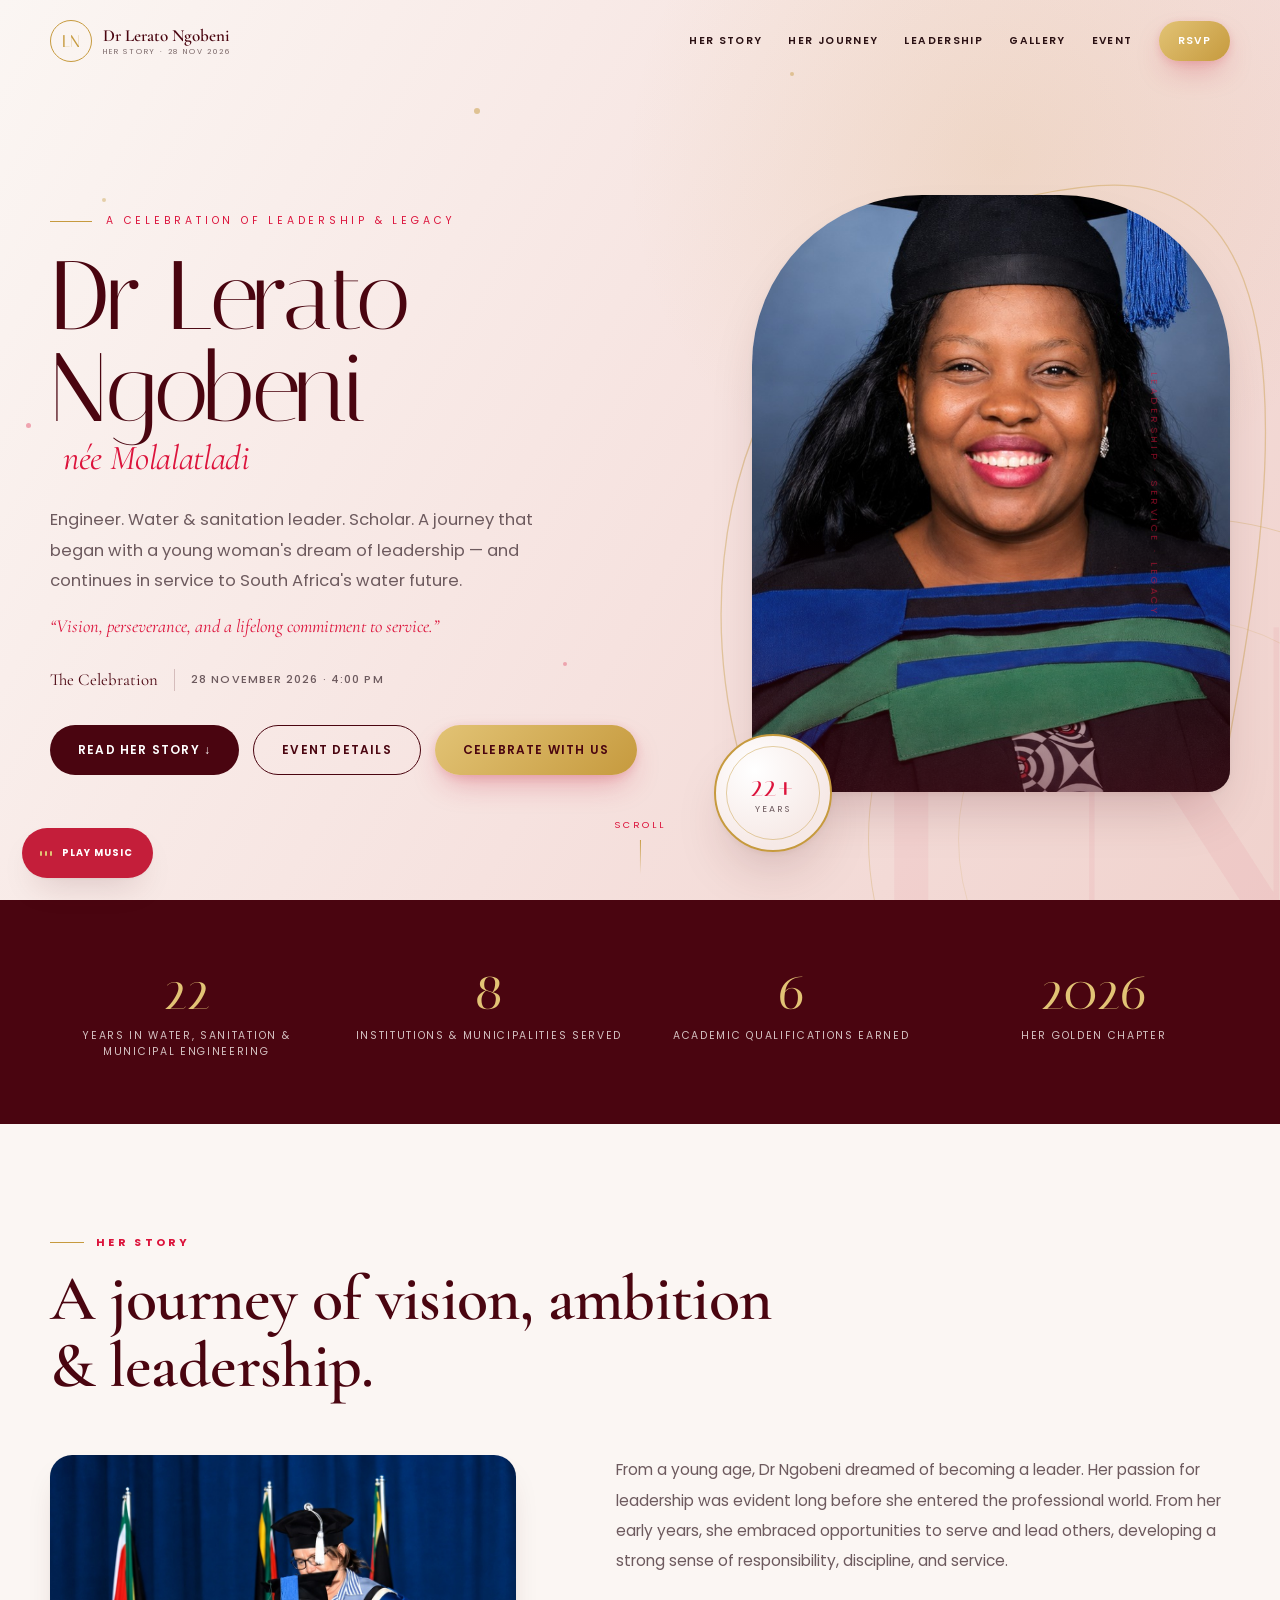
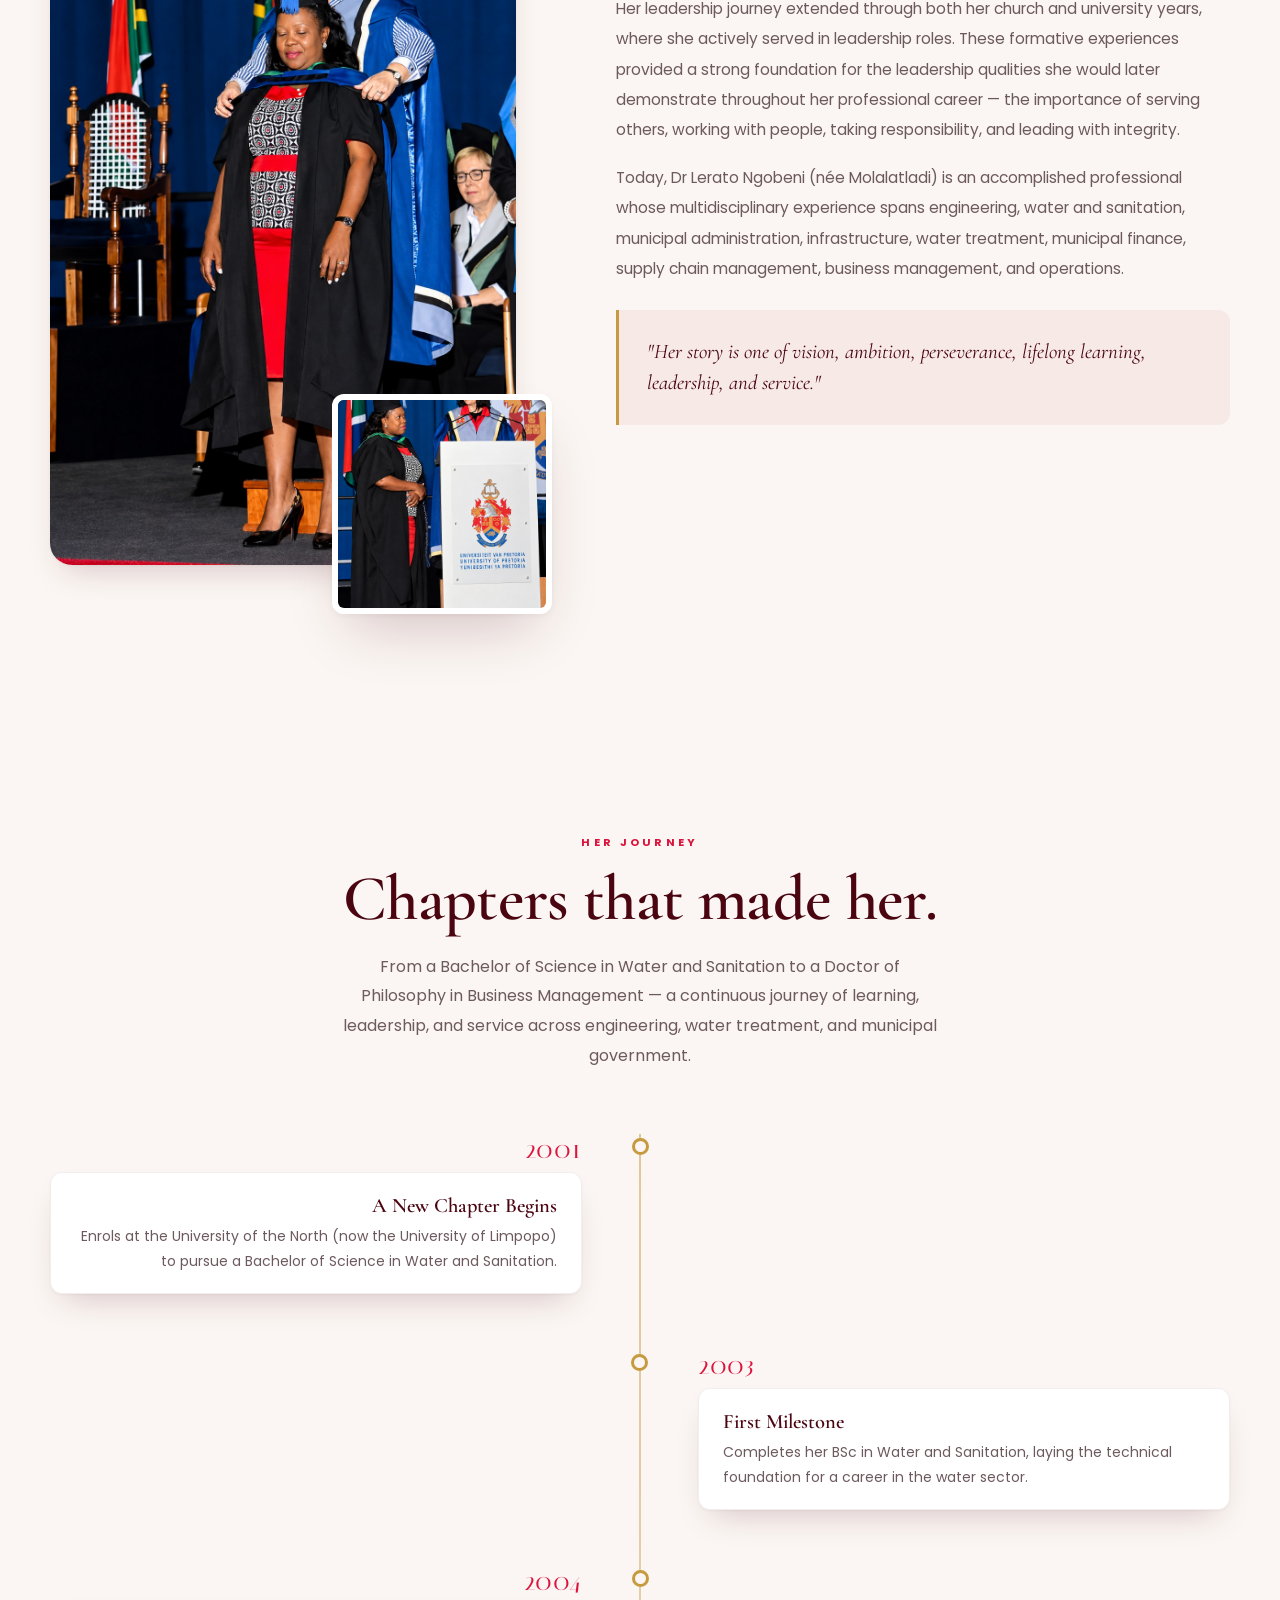
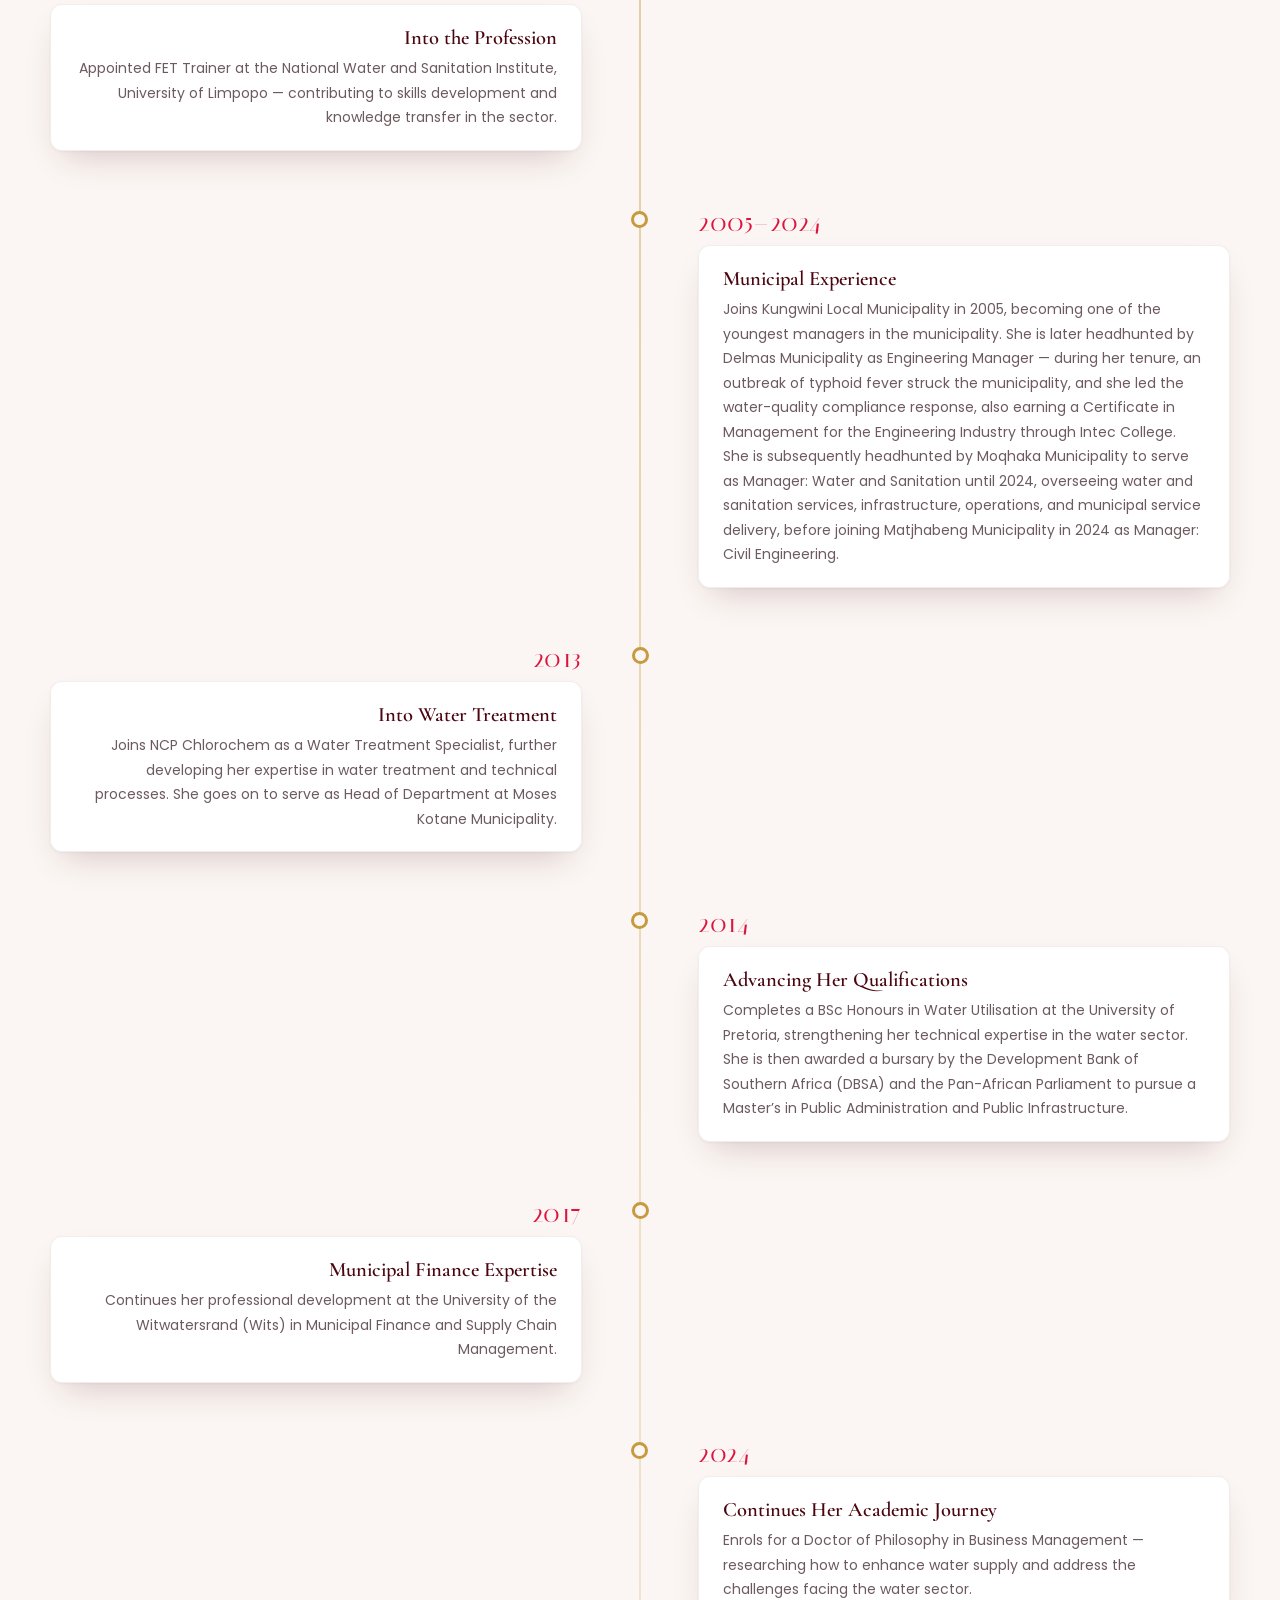
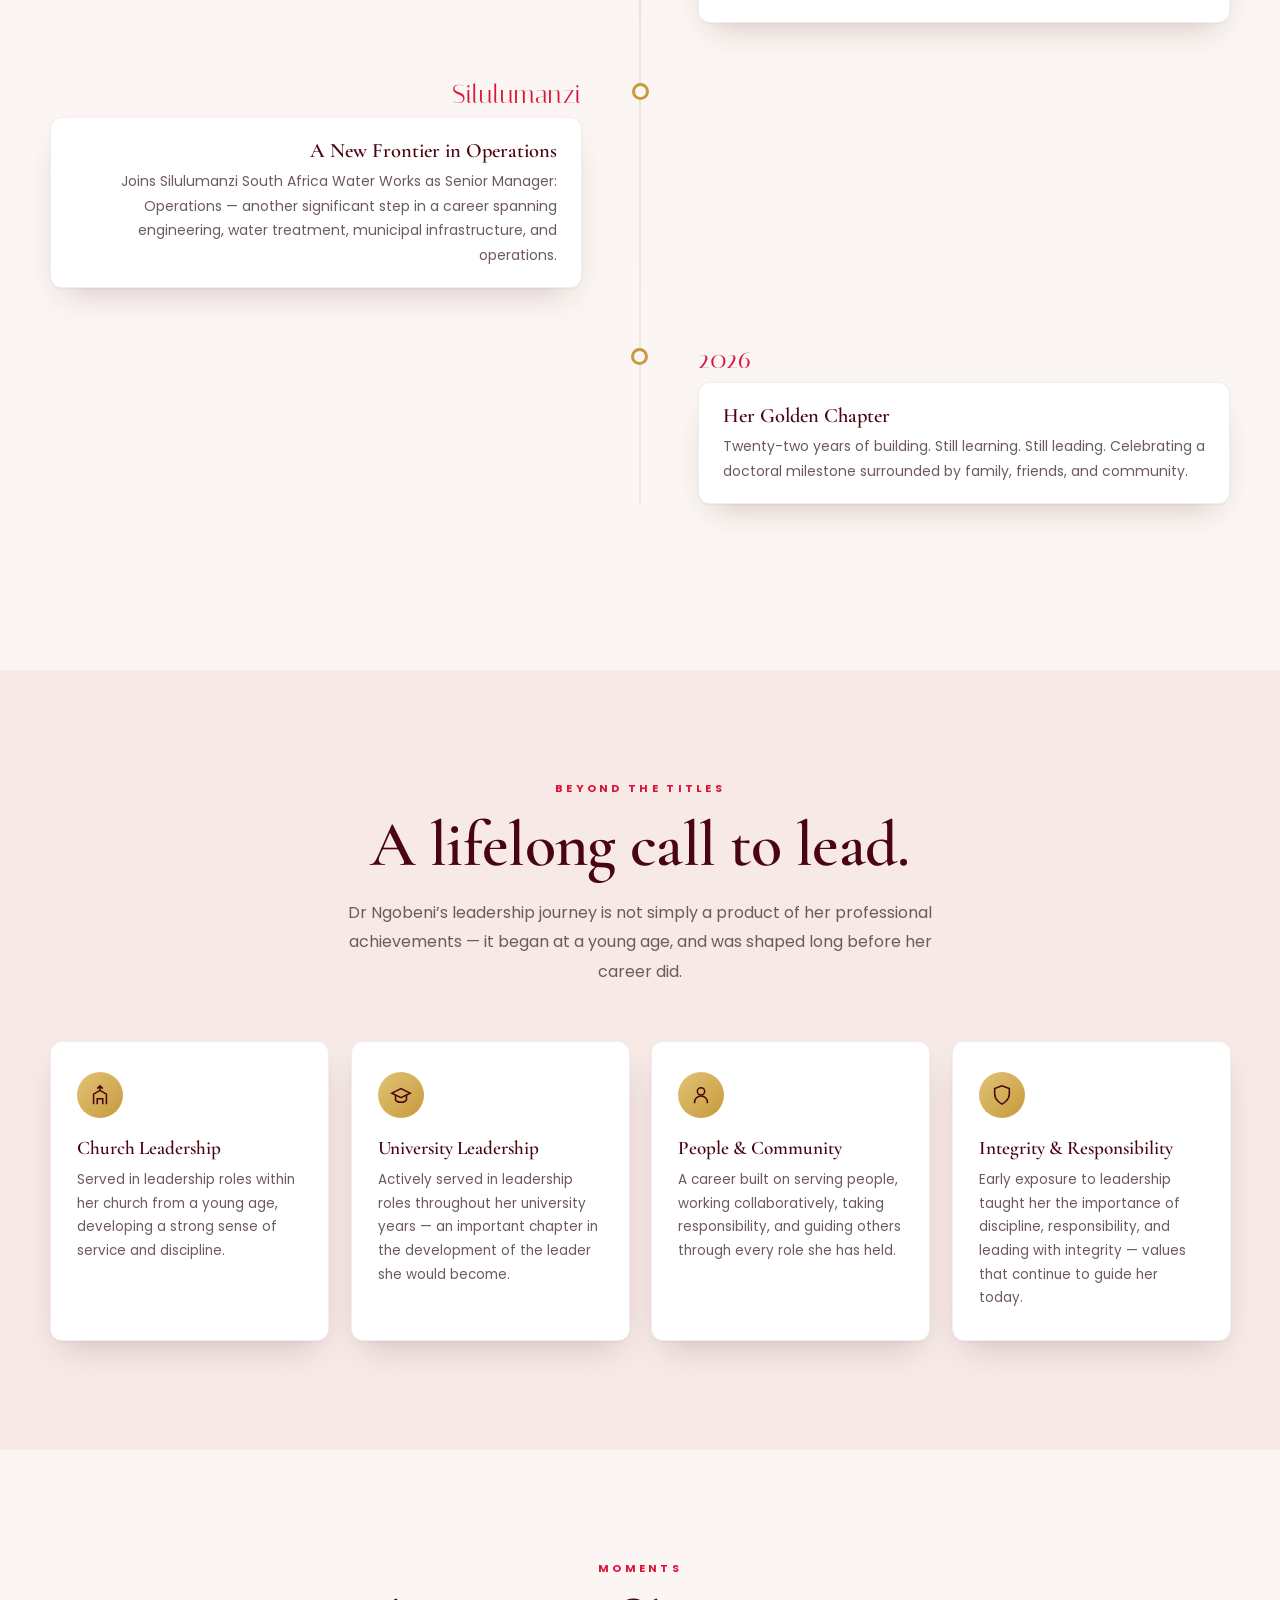
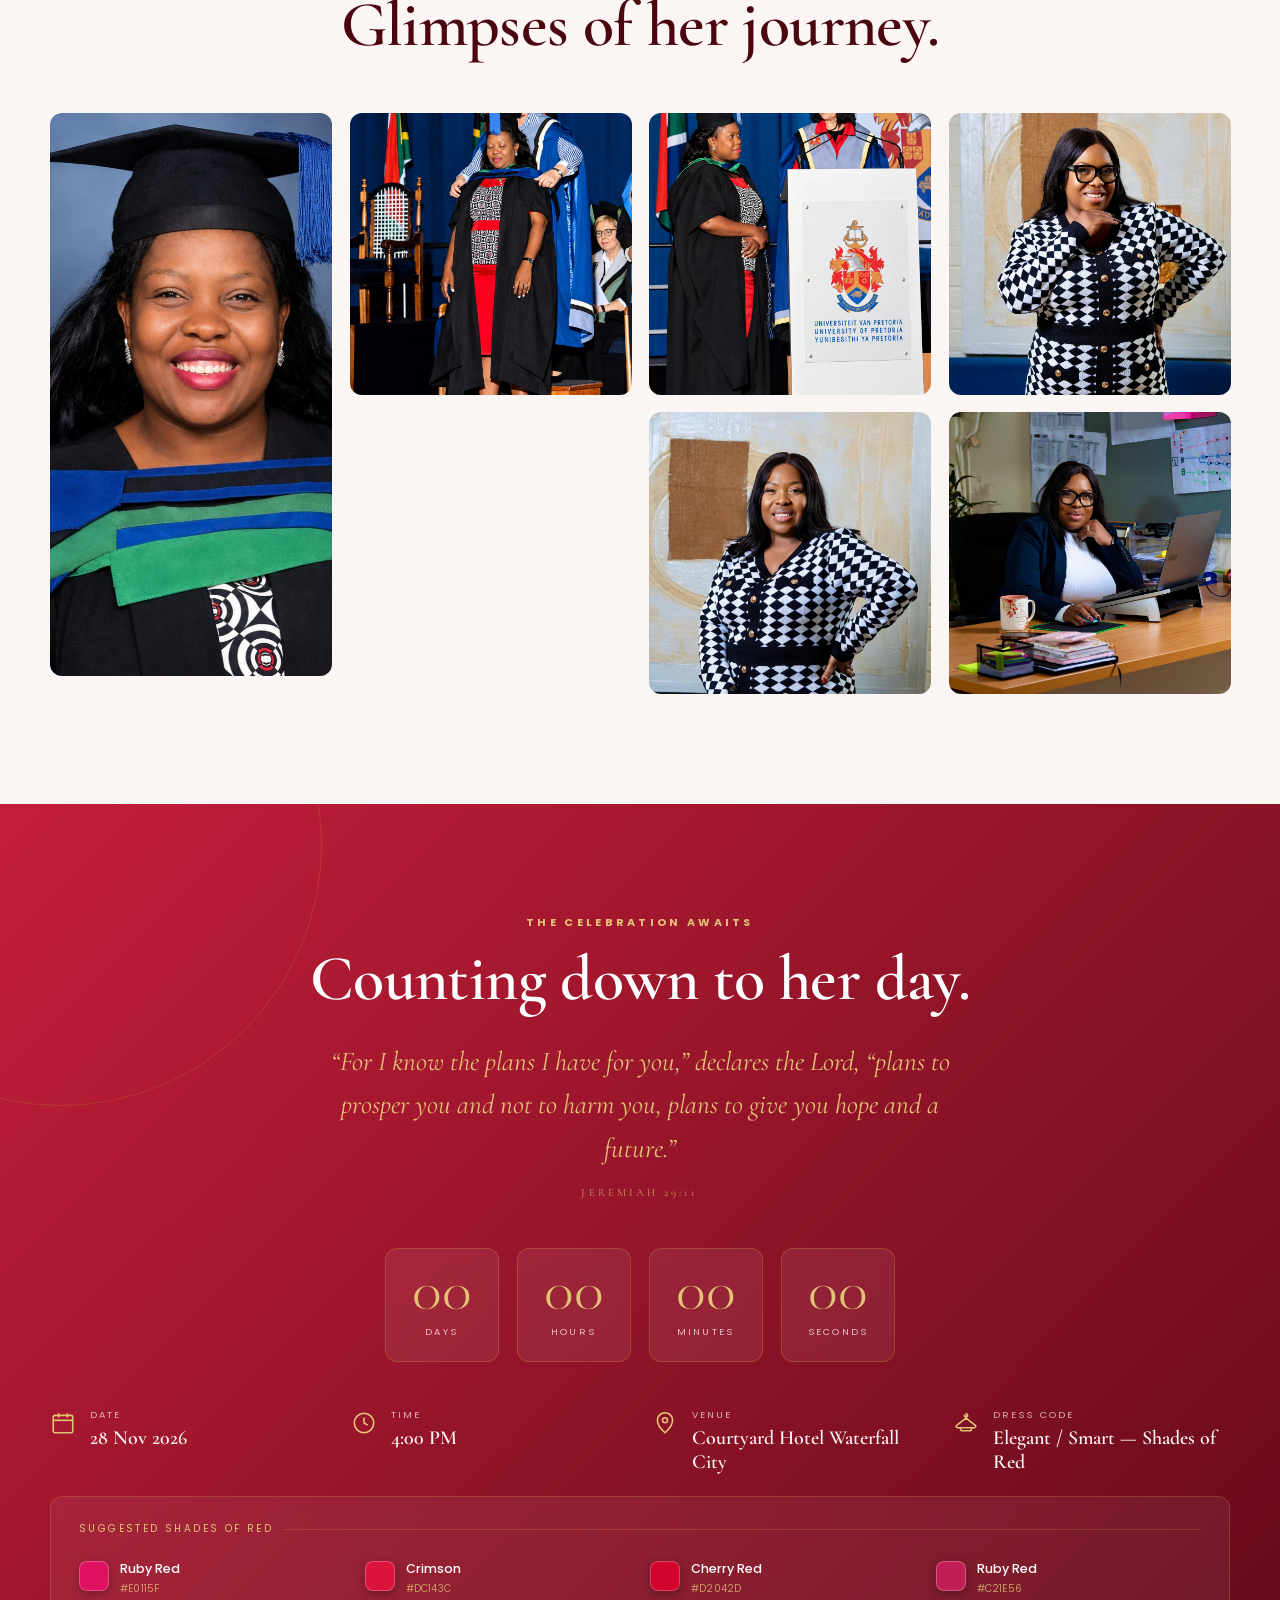
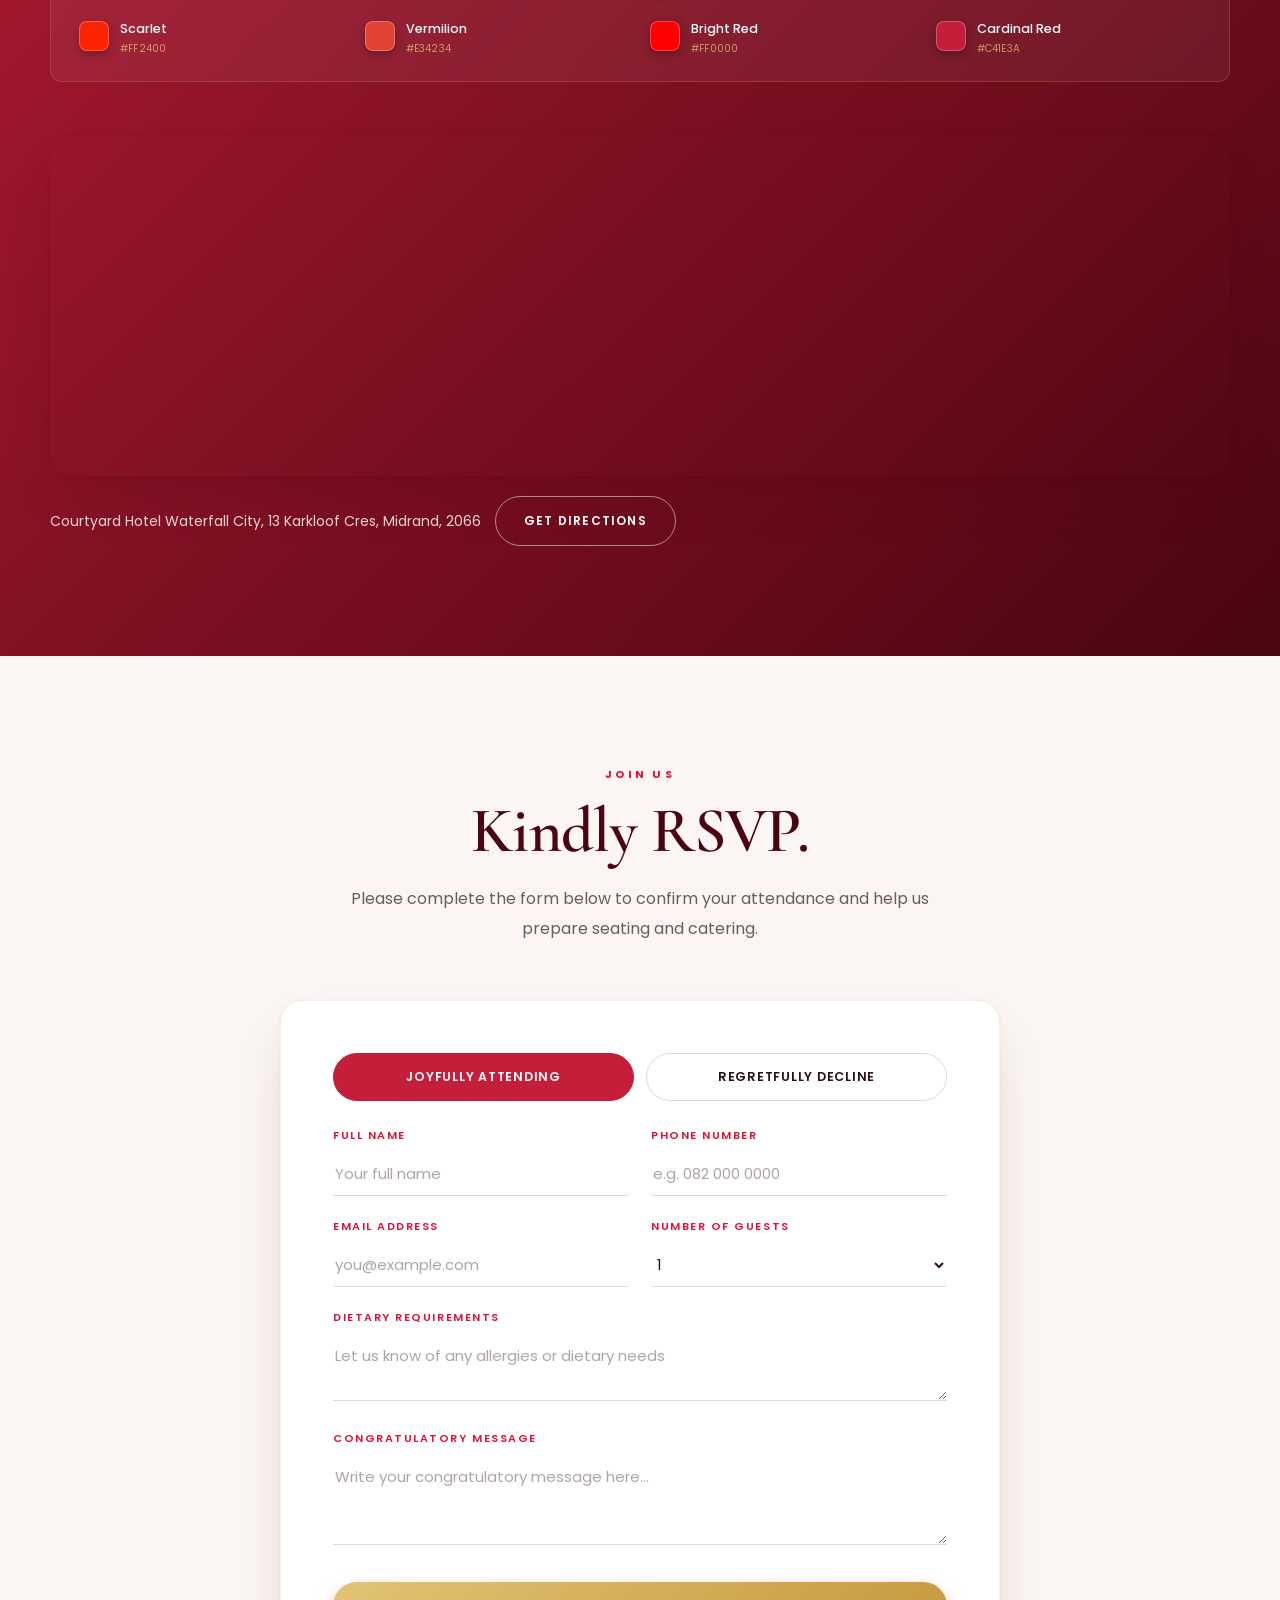
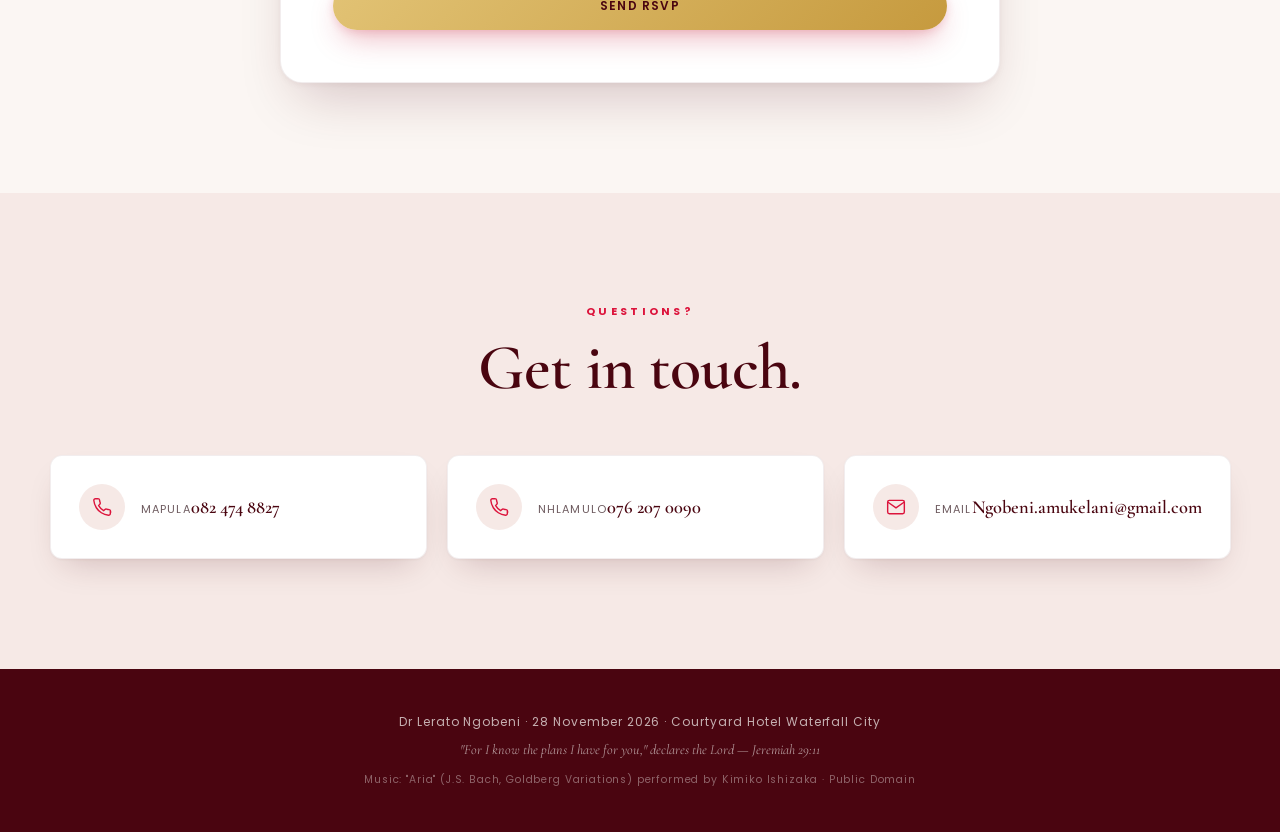
==== commit 9eb46a31: "Add motion: scroll parallax, 3D tilt on photos/cards, button ripple Original implementation: scroll-" ====
--- a/index.html
+++ b/index.html
@@ -9,7 +9,7 @@
 <meta property="og:description" content="A journey of vision, leadership and service in water, sanitation and municipal engineering. 28 November 2026, 4:00 PM, Courtyard Hotel Waterfall City.">
 <meta property="og:image" content="assets/lerato-grad-portrait.jpg">
 <meta property="og:type" content="website">
-<link rel="stylesheet" href="assets/story.css?v=7">
+<link rel="stylesheet" href="assets/story.css?v=8">
 </head>
 <body data-event-date="2026-11-28T16:00:00+02:00">
 
@@ -416,6 +416,6 @@
   <span class="music-toggle-label">Play Music</span>
 </button>
 
-<script src="assets/story.js?v=7"></script>
+<script src="assets/story.js?v=8"></script>
 </body>
 </html>
--- a/assets/story.css
+++ b/assets/story.css
@@ -144,8 +144,14 @@
 .hero{min-height:100svh;position:relative;display:flex;align-items:center;overflow:hidden;
   background:radial-gradient(circle at 78% 18%, rgba(198,154,62,.14), transparent 30%), linear-gradient(120deg,#fbf6f3 0%, #f6e2df 55%, #f0d2cd 100%);
 }
-.hero::before{content:"";position:absolute;width:640px;height:640px;right:-230px;bottom:-260px;border-radius:50%;border:1px solid rgba(198,154,62,.28)}
-.hero::after{content:"";position:absolute;width:440px;height:440px;right:-120px;bottom:-160px;border-radius:50%;border:1px solid rgba(198,154,62,.16)}
+.hero::before{content:"";position:absolute;width:640px;height:640px;right:-230px;bottom:-260px;border-radius:50%;border:1px solid rgba(198,154,62,.28);transform:translateY(calc(var(--scrollY,0) * 0.06px))}
+.hero::after{content:"";position:absolute;width:440px;height:440px;right:-120px;bottom:-160px;border-radius:50%;border:1px solid rgba(198,154,62,.16);transform:translateY(calc(var(--scrollY,0) * -0.1px))}
+.hero-orbit{transform:translateY(calc(var(--scrollY,0) * 0.03px))}
+.hero-dots span{transition:transform .2s linear}
+.hero-dots span:nth-child(odd){transform:translateY(calc(var(--scrollY,0) * 0.04px))}
+.hero-dots span:nth-child(even){transform:translateY(calc(var(--scrollY,0) * -0.05px))}
+@keyframes gentleFloat{0%,100%{transform:translateY(0)}50%{transform:translateY(-8px)}}
+.hero-seal{animation:gentleFloat 5s ease-in-out infinite}
 .hero-grid{position:relative;z-index:5;display:grid;grid-template-columns:1.15fr .85fr;gap:56px;align-items:center;padding-top:88px}
 @media (max-width:980px){.hero-grid{grid-template-columns:1fr;gap:40px;padding-top:120px}}
 
@@ -178,7 +184,11 @@
 .hdm-date{letter-spacing:.1em;text-transform:uppercase;color:var(--ink-soft);font-size:11px;font-weight:500}
 .hero-cta{display:flex;flex-wrap:wrap;gap:14px;margin-top:34px}
 
-.btn{display:inline-flex;align-items:center;gap:8px;padding:15px 28px;border-radius:999px;font-size:12px;font-weight:600;letter-spacing:.1em;text-transform:uppercase;transition:.35s var(--ease)}
+.btn{position:relative;overflow:hidden;display:inline-flex;align-items:center;gap:8px;padding:15px 28px;border-radius:999px;font-size:12px;font-weight:600;letter-spacing:.1em;text-transform:uppercase;transition:.35s var(--ease)}
+.btn-ripple{position:absolute;border-radius:50%;background:rgba(255,255,255,.5);pointer-events:none;transform:scale(0);animation:rippleOut .6s ease-out forwards}
+@keyframes rippleOut{to{transform:scale(1);opacity:0}}
+
+.tilt-el{will-change:transform}
 .btn-gold{background:linear-gradient(135deg,var(--gold-soft),var(--gold));color:var(--burgundy-deep);box-shadow:var(--shadow-gold)}
 .btn-gold:hover{transform:translateY(-3px);box-shadow:0 18px 40px rgba(198,154,62,.4)}
 .btn-dark{background:var(--burgundy-deep);color:#fff}
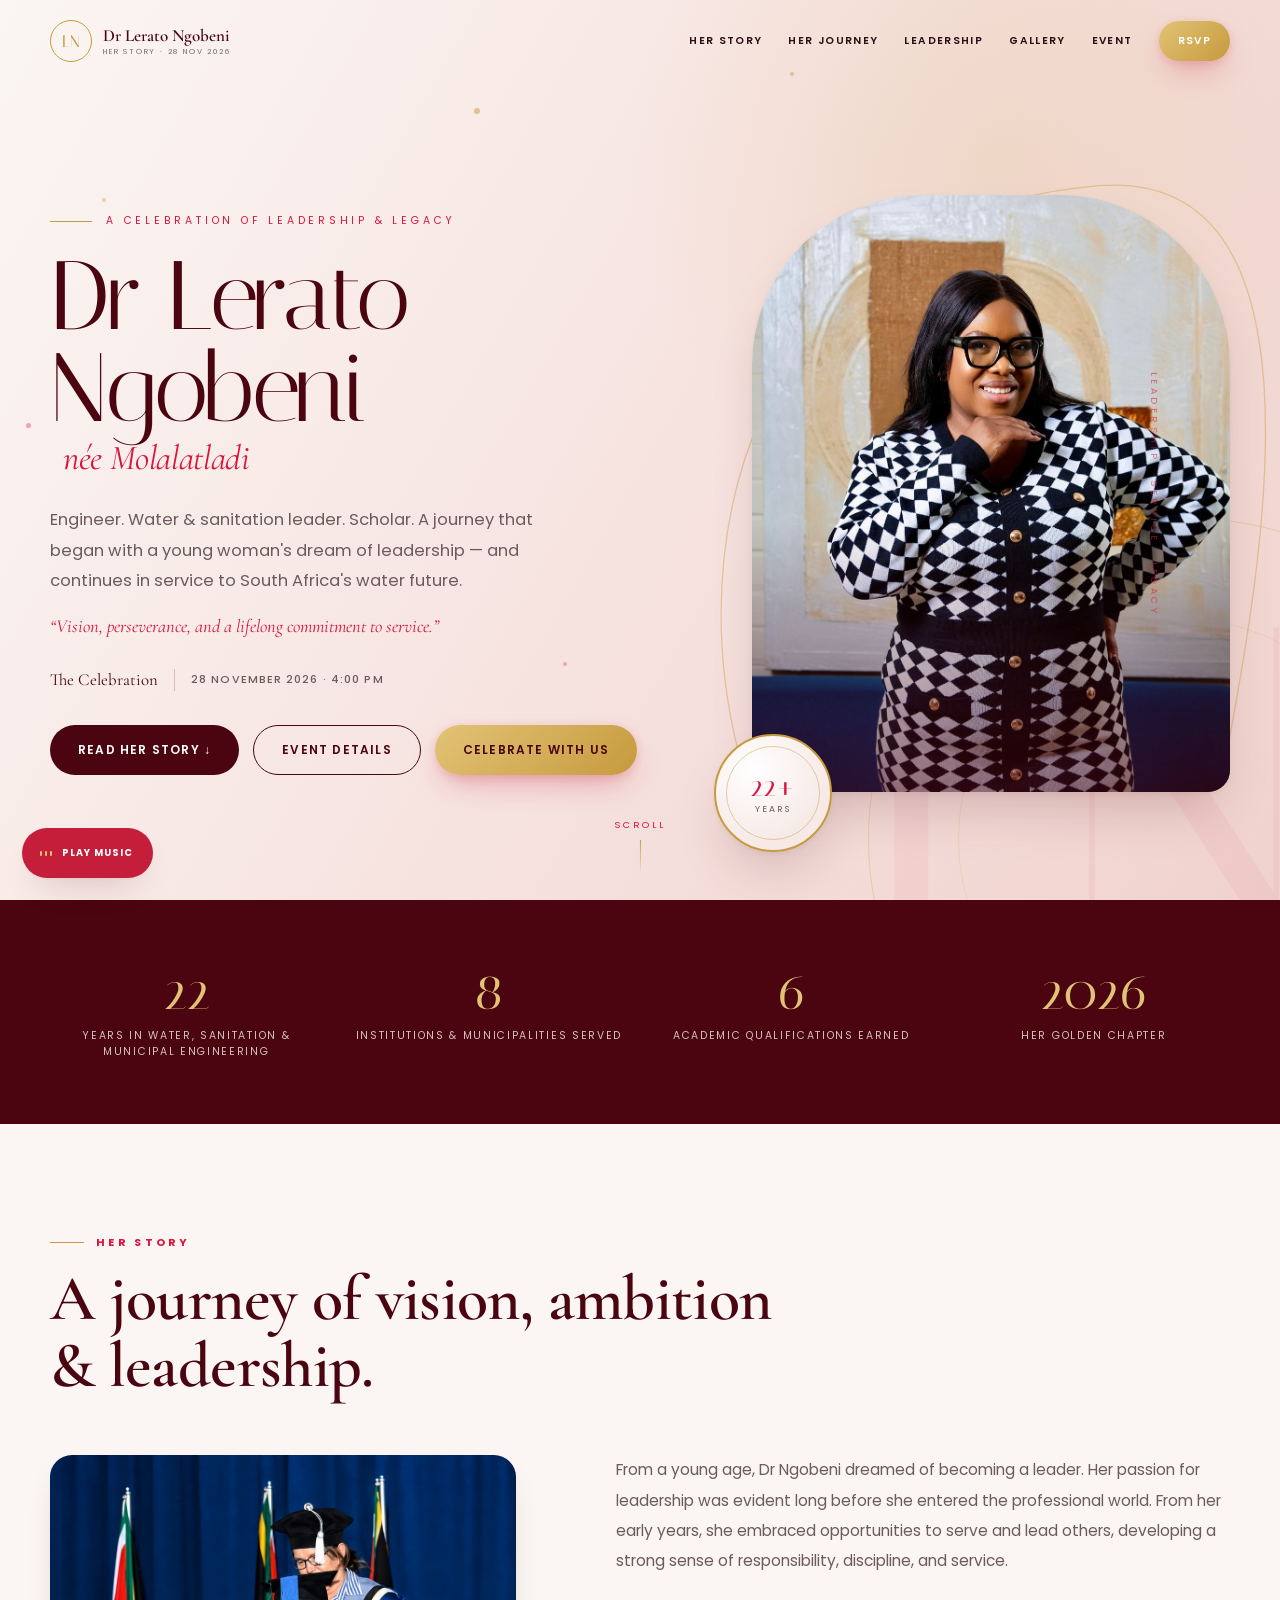
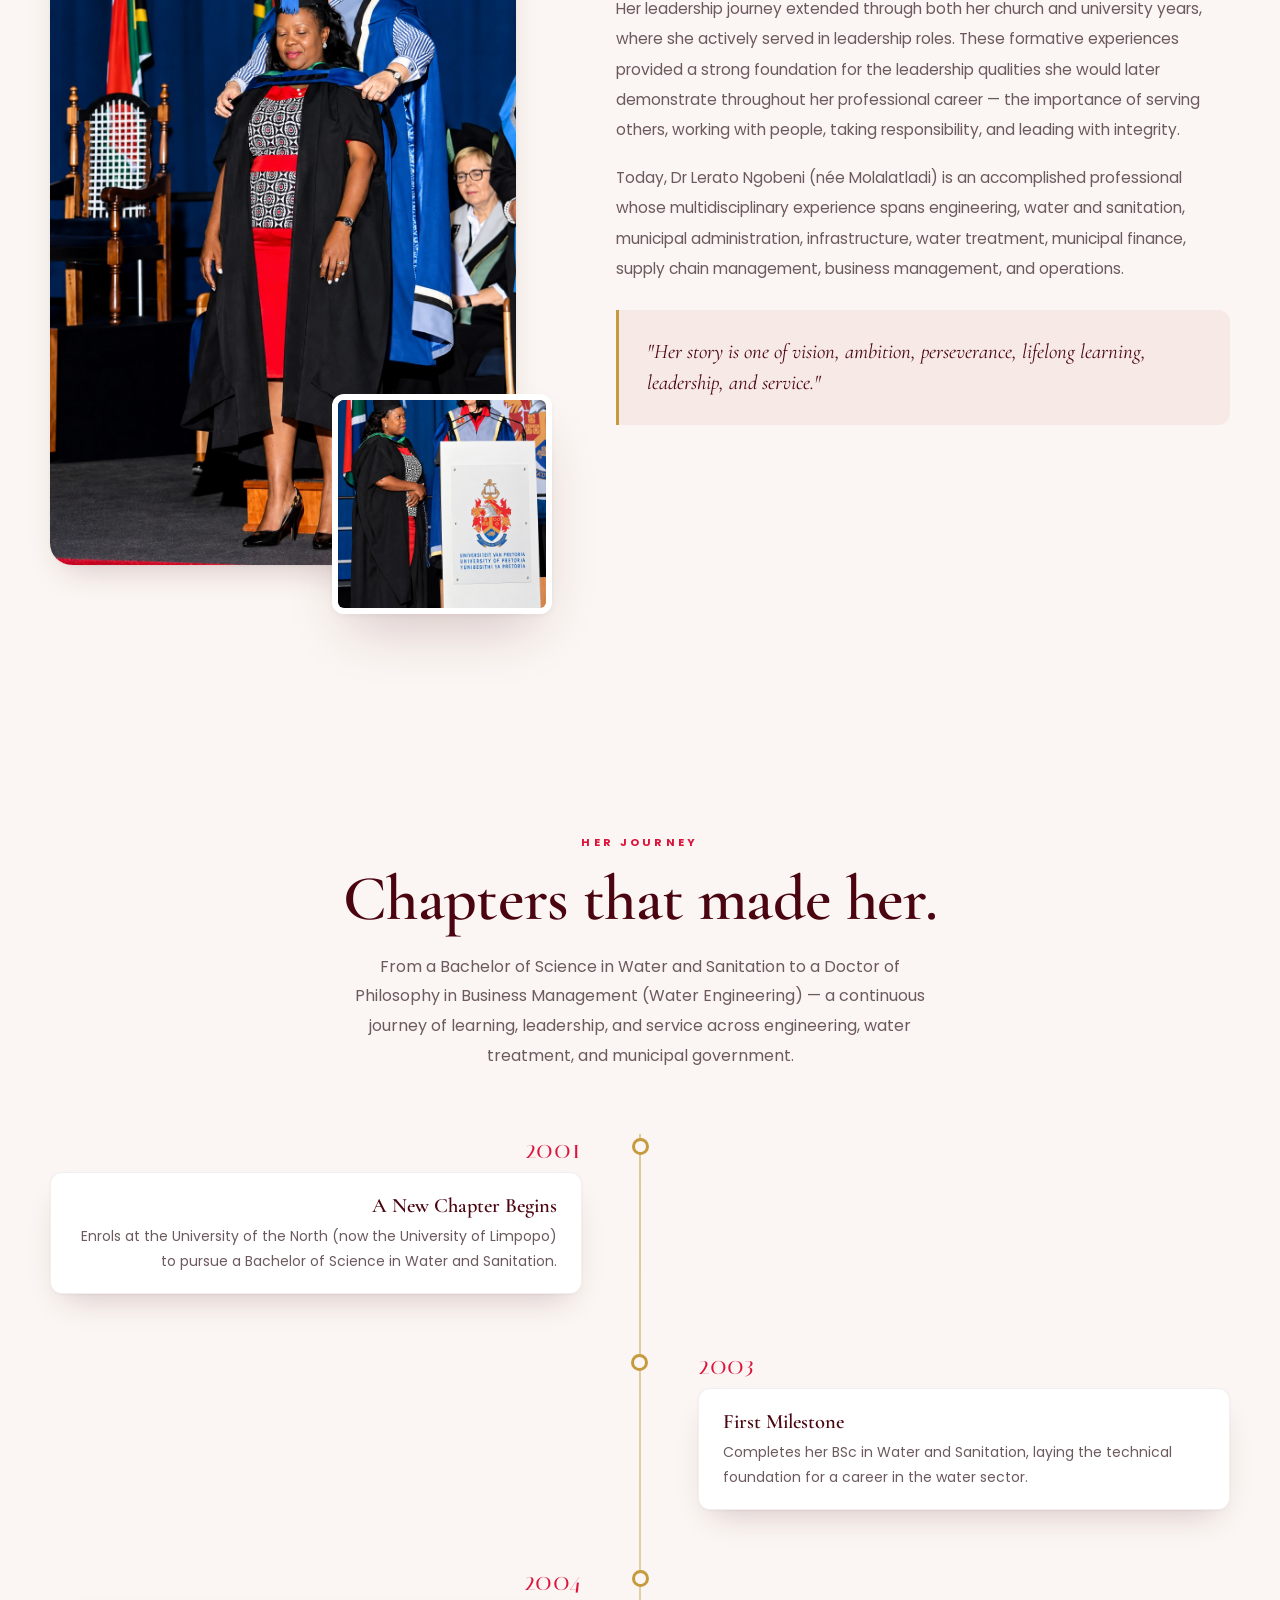
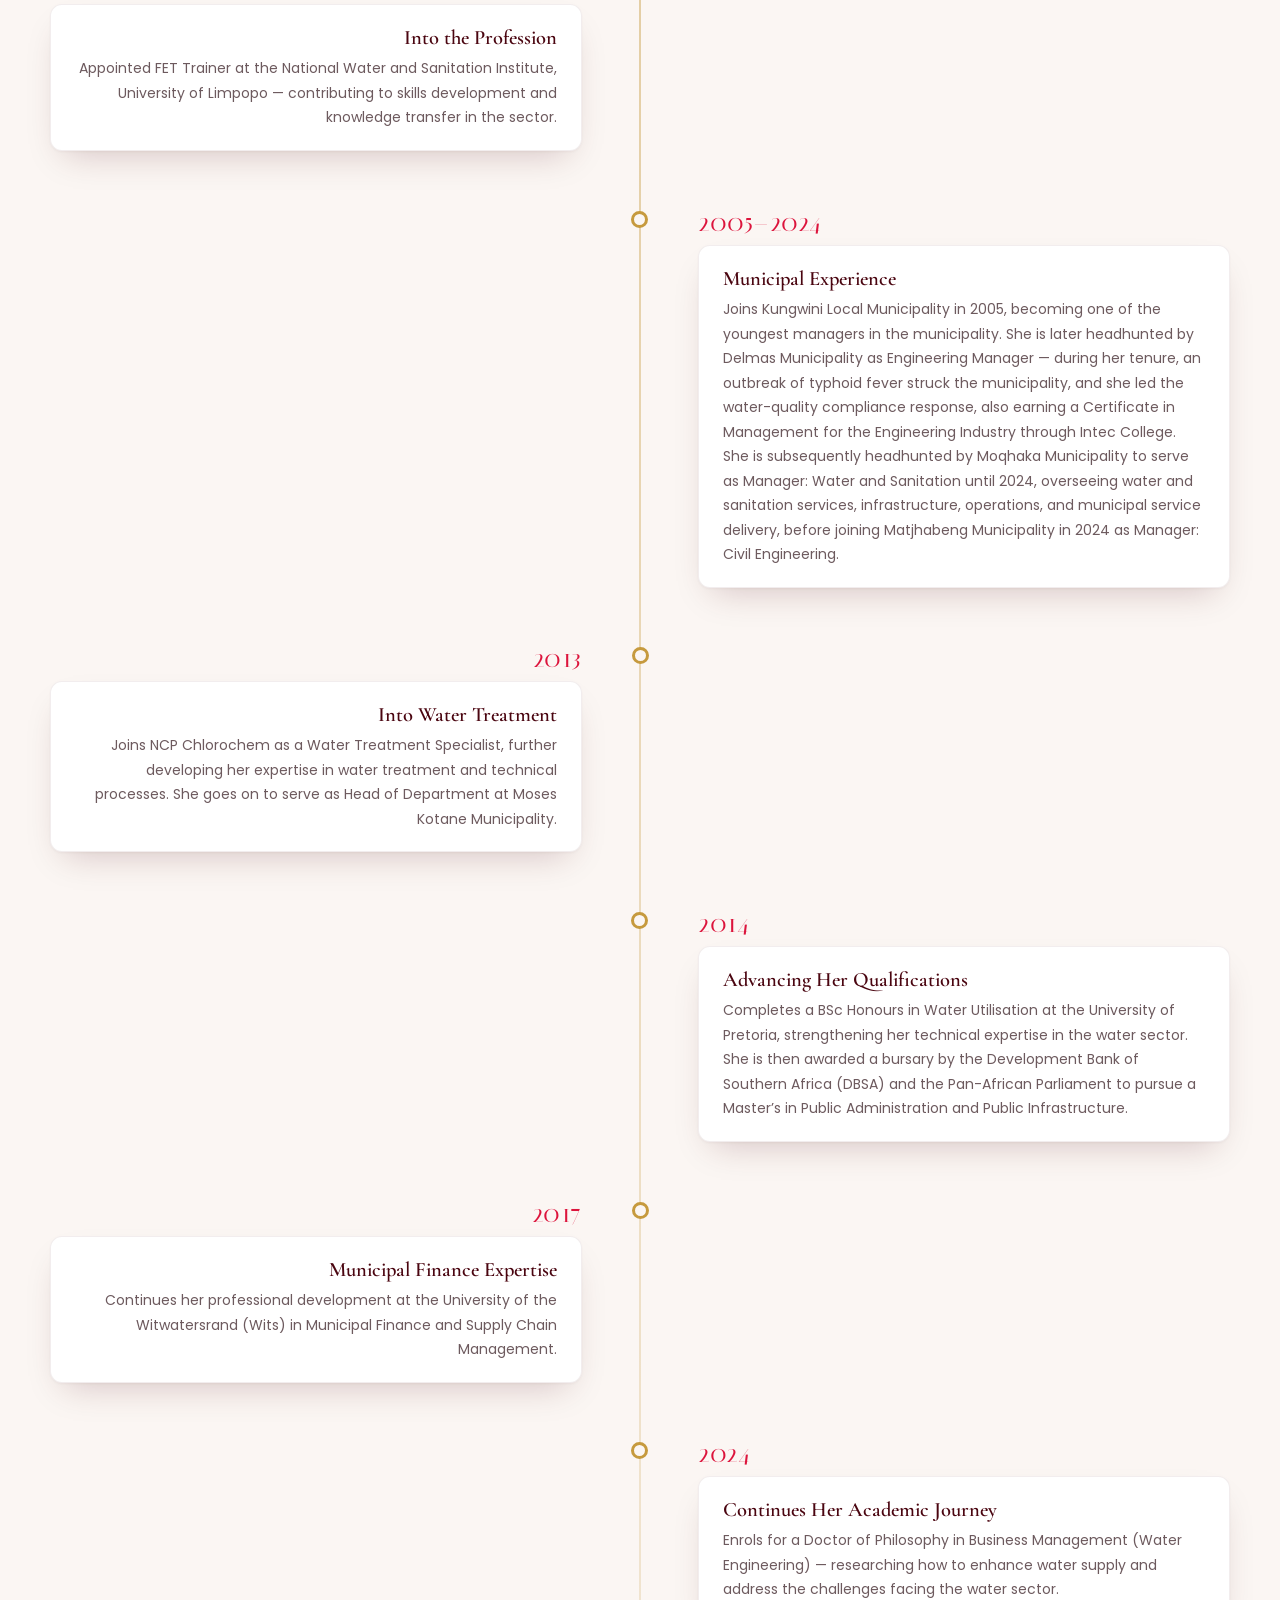
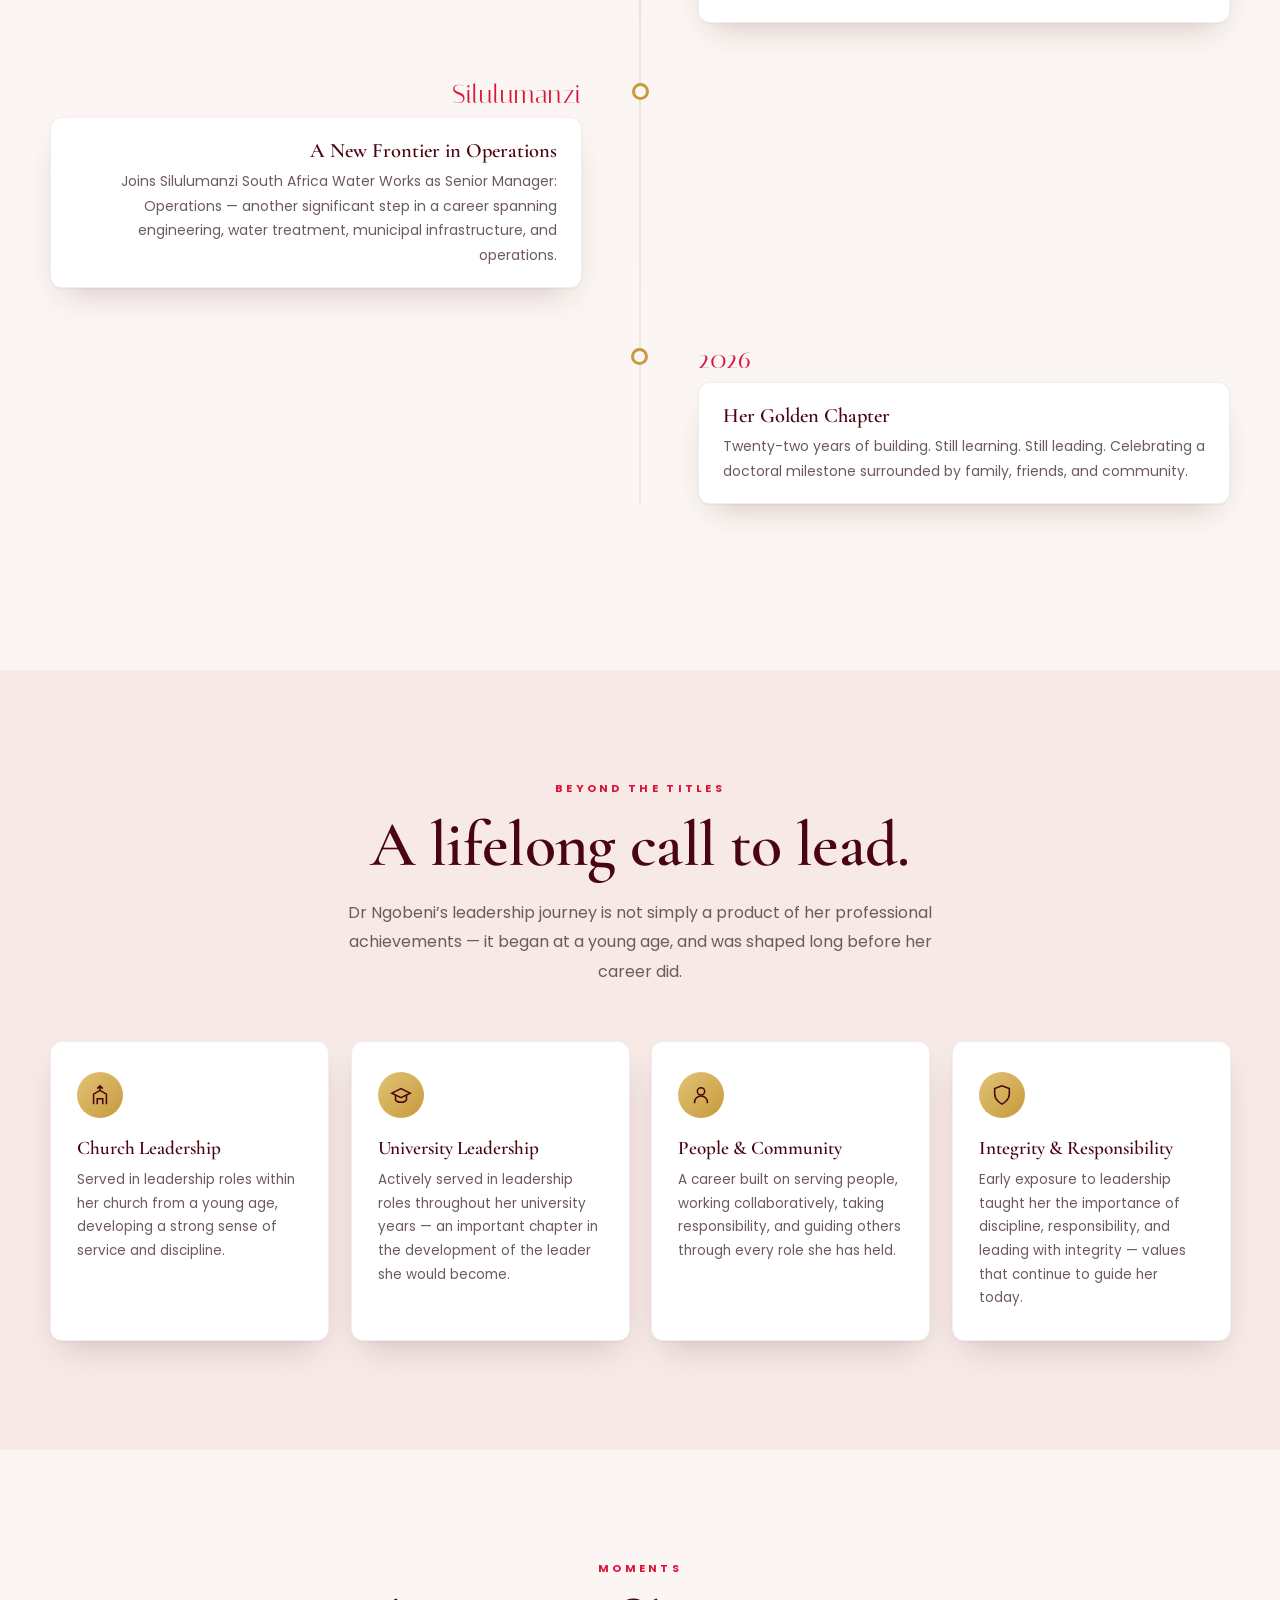
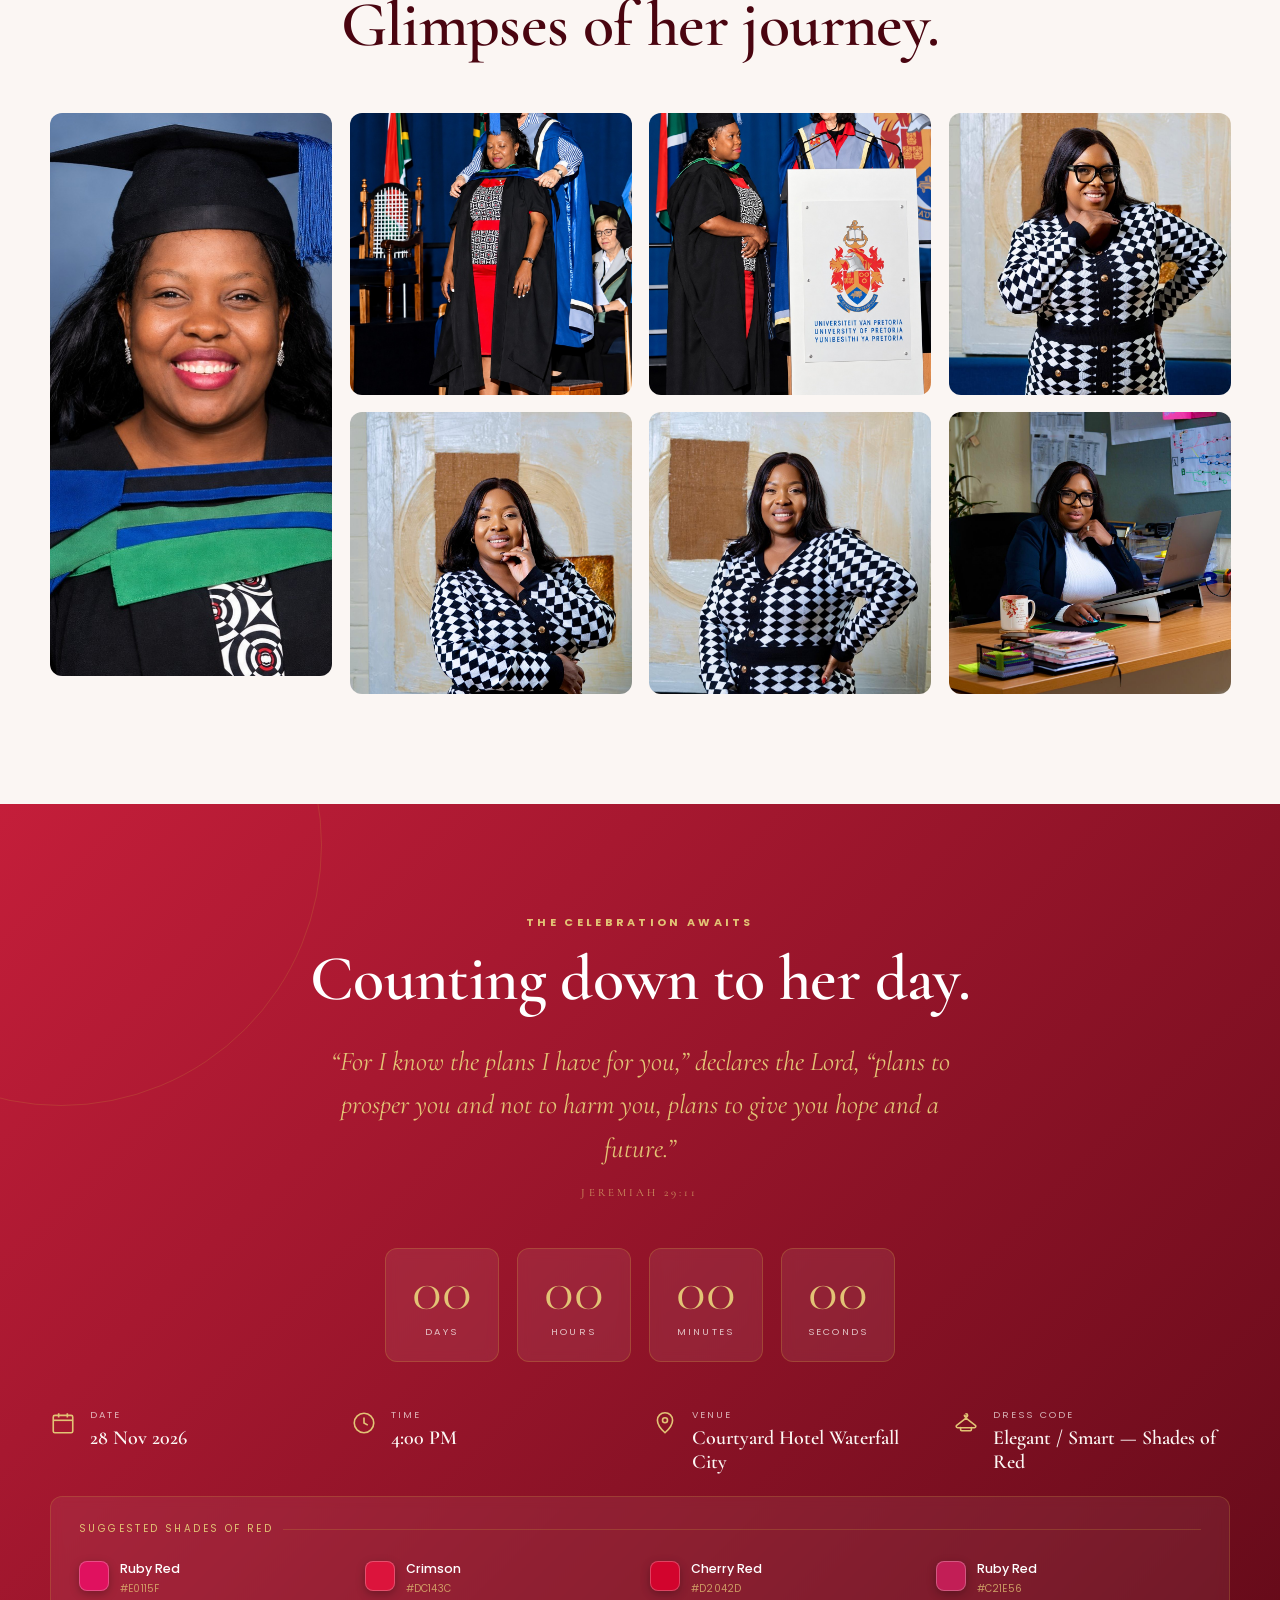
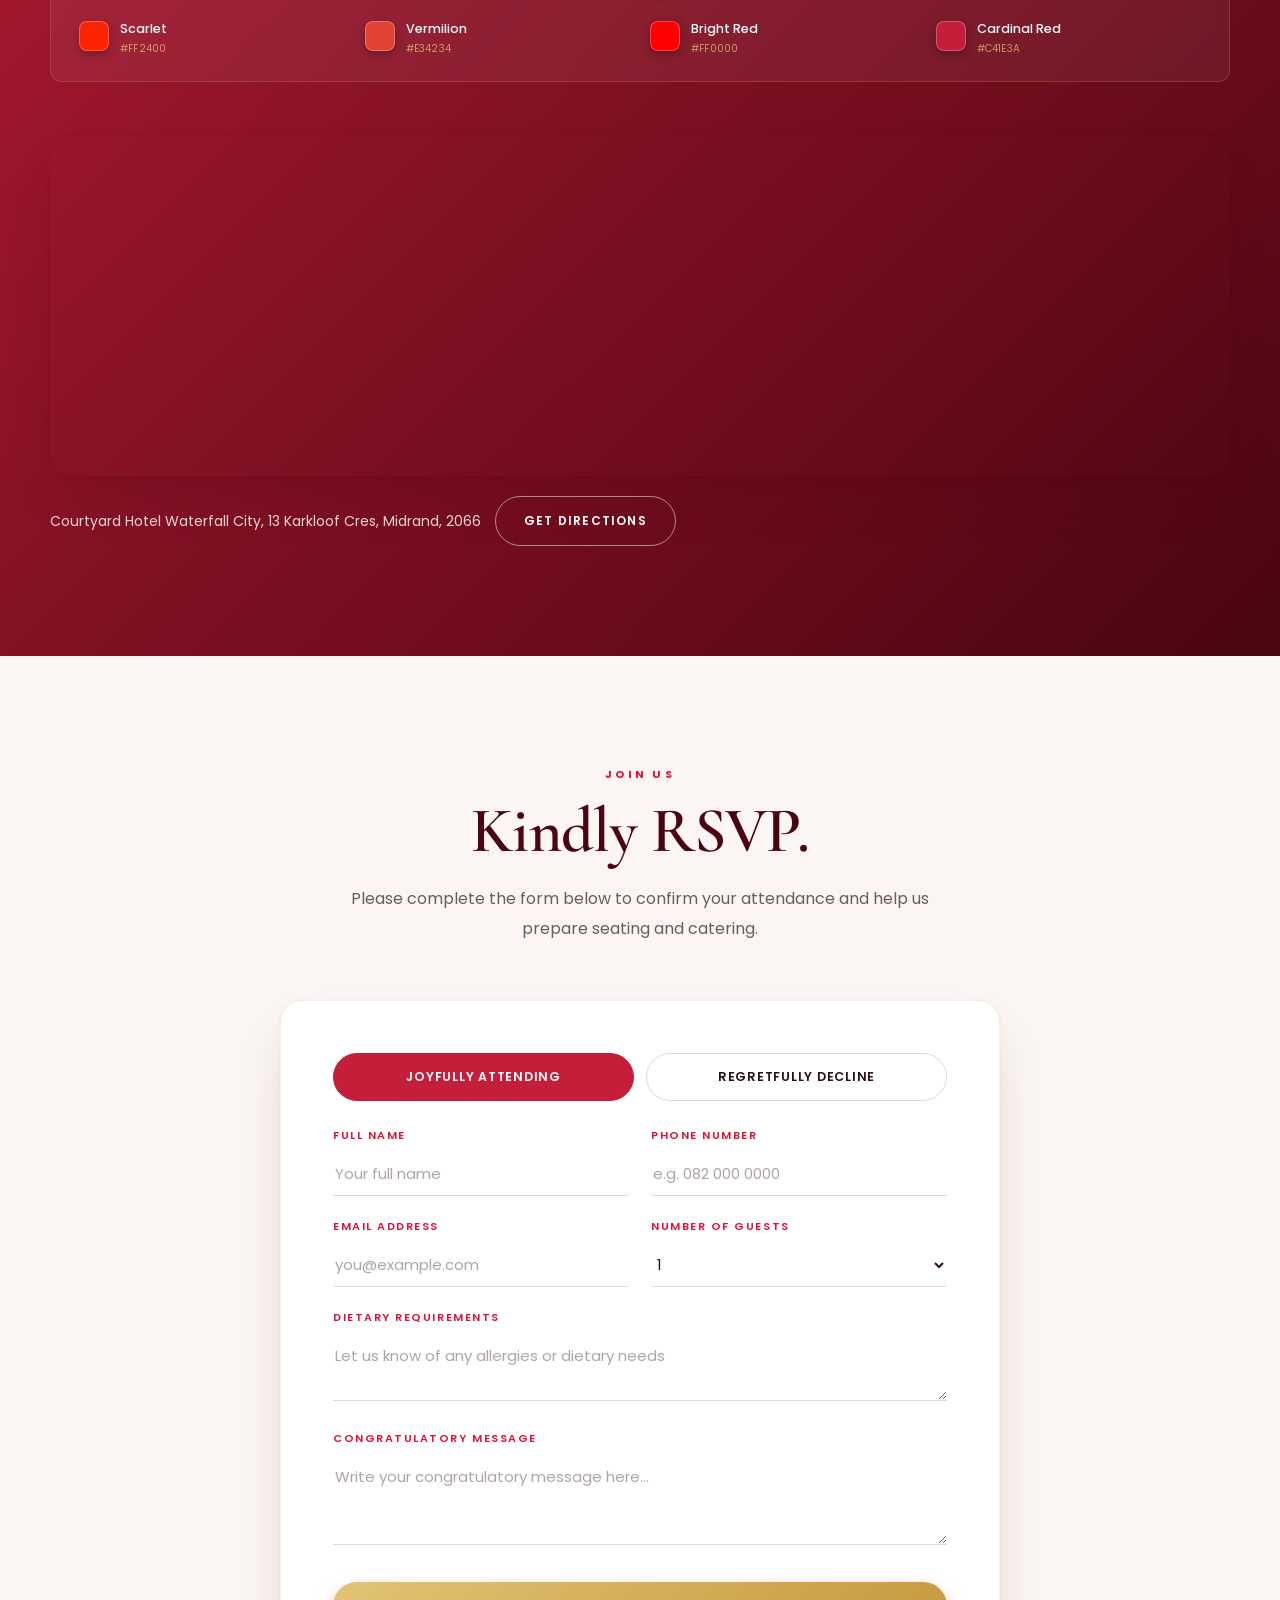
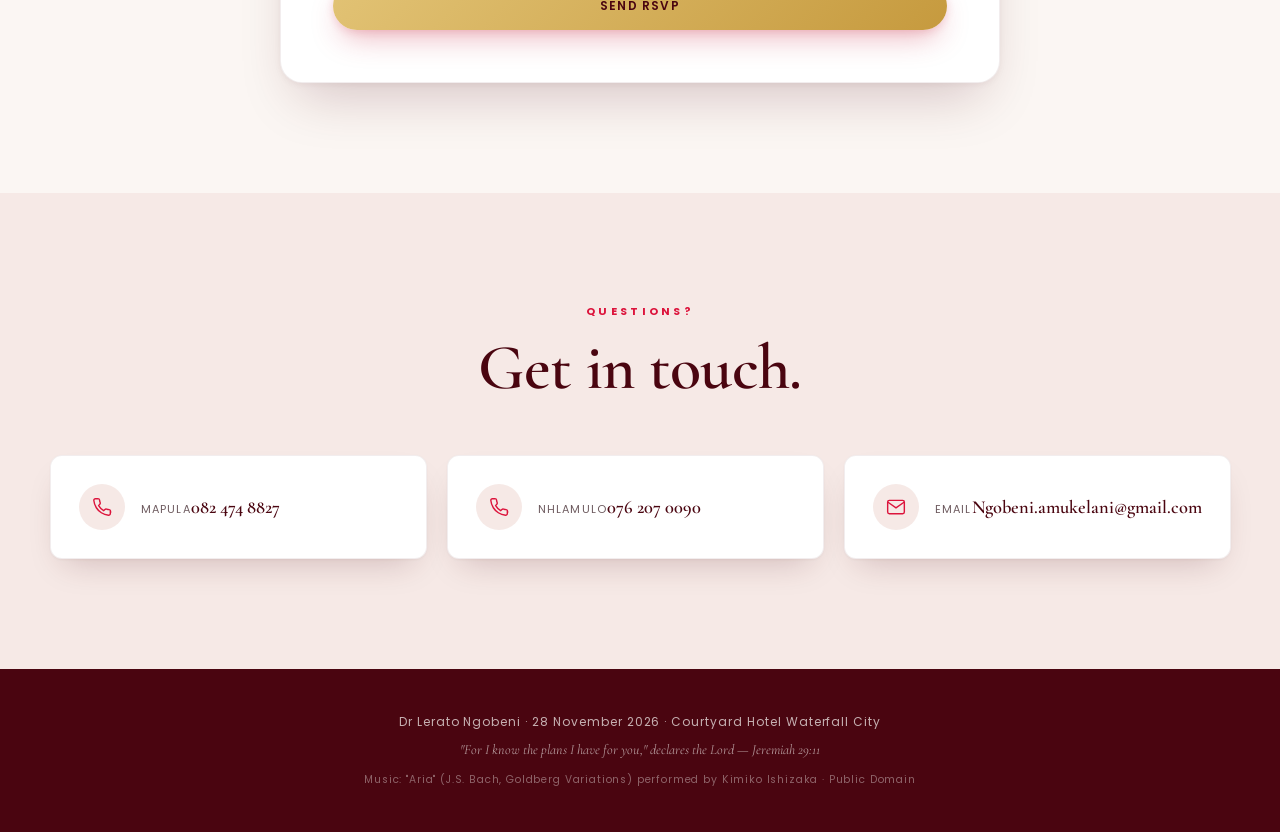
==== commit f6346b09: "Revert hero photo to the original portrait; clarify PhD field Hero photo reverted to lerato-hero.jpg" ====
--- a/index.html
+++ b/index.html
@@ -7,9 +7,9 @@
 <meta name="description" content="Celebrating Dr Lerato Ngobeni (née Molalatladi) — engineer, water and sanitation leader, and scholar. Join us on 28 November 2026, Courtyard Hotel Waterfall City. Kindly RSVP.">
 <meta property="og:title" content="Dr Lerato Ngobeni — Her Story, Her Journey, Her Celebration">
 <meta property="og:description" content="A journey of vision, leadership and service in water, sanitation and municipal engineering. 28 November 2026, 4:00 PM, Courtyard Hotel Waterfall City.">
-<meta property="og:image" content="assets/lerato-grad-portrait.jpg">
+<meta property="og:image" content="assets/lerato-hero.jpg">
 <meta property="og:type" content="website">
-<link rel="stylesheet" href="assets/story.css?v=8">
+<link rel="stylesheet" href="assets/story.css?v=9">
 </head>
 <body data-event-date="2026-11-28T16:00:00+02:00">
 
@@ -77,7 +77,7 @@
       </div>
       <div class="hero-photo reveal-right visible">
         <svg class="hero-orbit" viewBox="0 0 440 520" aria-hidden="true"><path d="M20 460 C -30 260, 60 40, 300 20 C 480 6, 430 300, 400 460" fill="none" stroke="currentColor" stroke-width="1"/></svg>
-        <div class="hero-photo-frame"><img src="assets/lerato-grad-portrait.jpg" alt="Dr Lerato Ngobeni"></div>
+        <div class="hero-photo-frame"><img src="assets/lerato-hero.jpg" alt="Dr Lerato Ngobeni"></div>
         <div class="hero-seal">
           <svg class="seal-ring" viewBox="0 0 120 120" aria-hidden="true"><circle cx="60" cy="60" r="57" fill="none" stroke="currentColor" stroke-width="1"/></svg>
           <span class="seal-num">22+</span>
@@ -124,7 +124,7 @@
     <div class="container center">
       <div class="section-label">Her Journey</div>
       <h2 class="section-title">Chapters that made her.</h2>
-      <p class="section-intro">From a Bachelor of Science in Water and Sanitation to a Doctor of Philosophy in Business Management &mdash; a continuous journey of learning, leadership, and service across engineering, water treatment, and municipal government.</p>
+      <p class="section-intro">From a Bachelor of Science in Water and Sanitation to a Doctor of Philosophy in Business Management (Water Engineering) &mdash; a continuous journey of learning, leadership, and service across engineering, water treatment, and municipal government.</p>
     </div>
     <div class="container">
       <div class="timeline">
@@ -166,7 +166,7 @@
         <div class="tl-item reveal">
           <span class="tl-dot"></span>
           <div class="tl-year">2024</div>
-          <div class="tl-card"><h4>Continues Her Academic Journey</h4><p>Enrols for a Doctor of Philosophy in Business Management &mdash; researching how to enhance water supply and address the challenges facing the water sector.</p></div>
+          <div class="tl-card"><h4>Continues Her Academic Journey</h4><p>Enrols for a Doctor of Philosophy in Business Management (Water Engineering) &mdash; researching how to enhance water supply and address the challenges facing the water sector.</p></div>
         </div>
         <div class="tl-item reveal">
           <span class="tl-dot"></span>
@@ -416,6 +416,6 @@
   <span class="music-toggle-label">Play Music</span>
 </button>
 
-<script src="assets/story.js?v=8"></script>
+<script src="assets/story.js?v=9"></script>
 </body>
 </html>
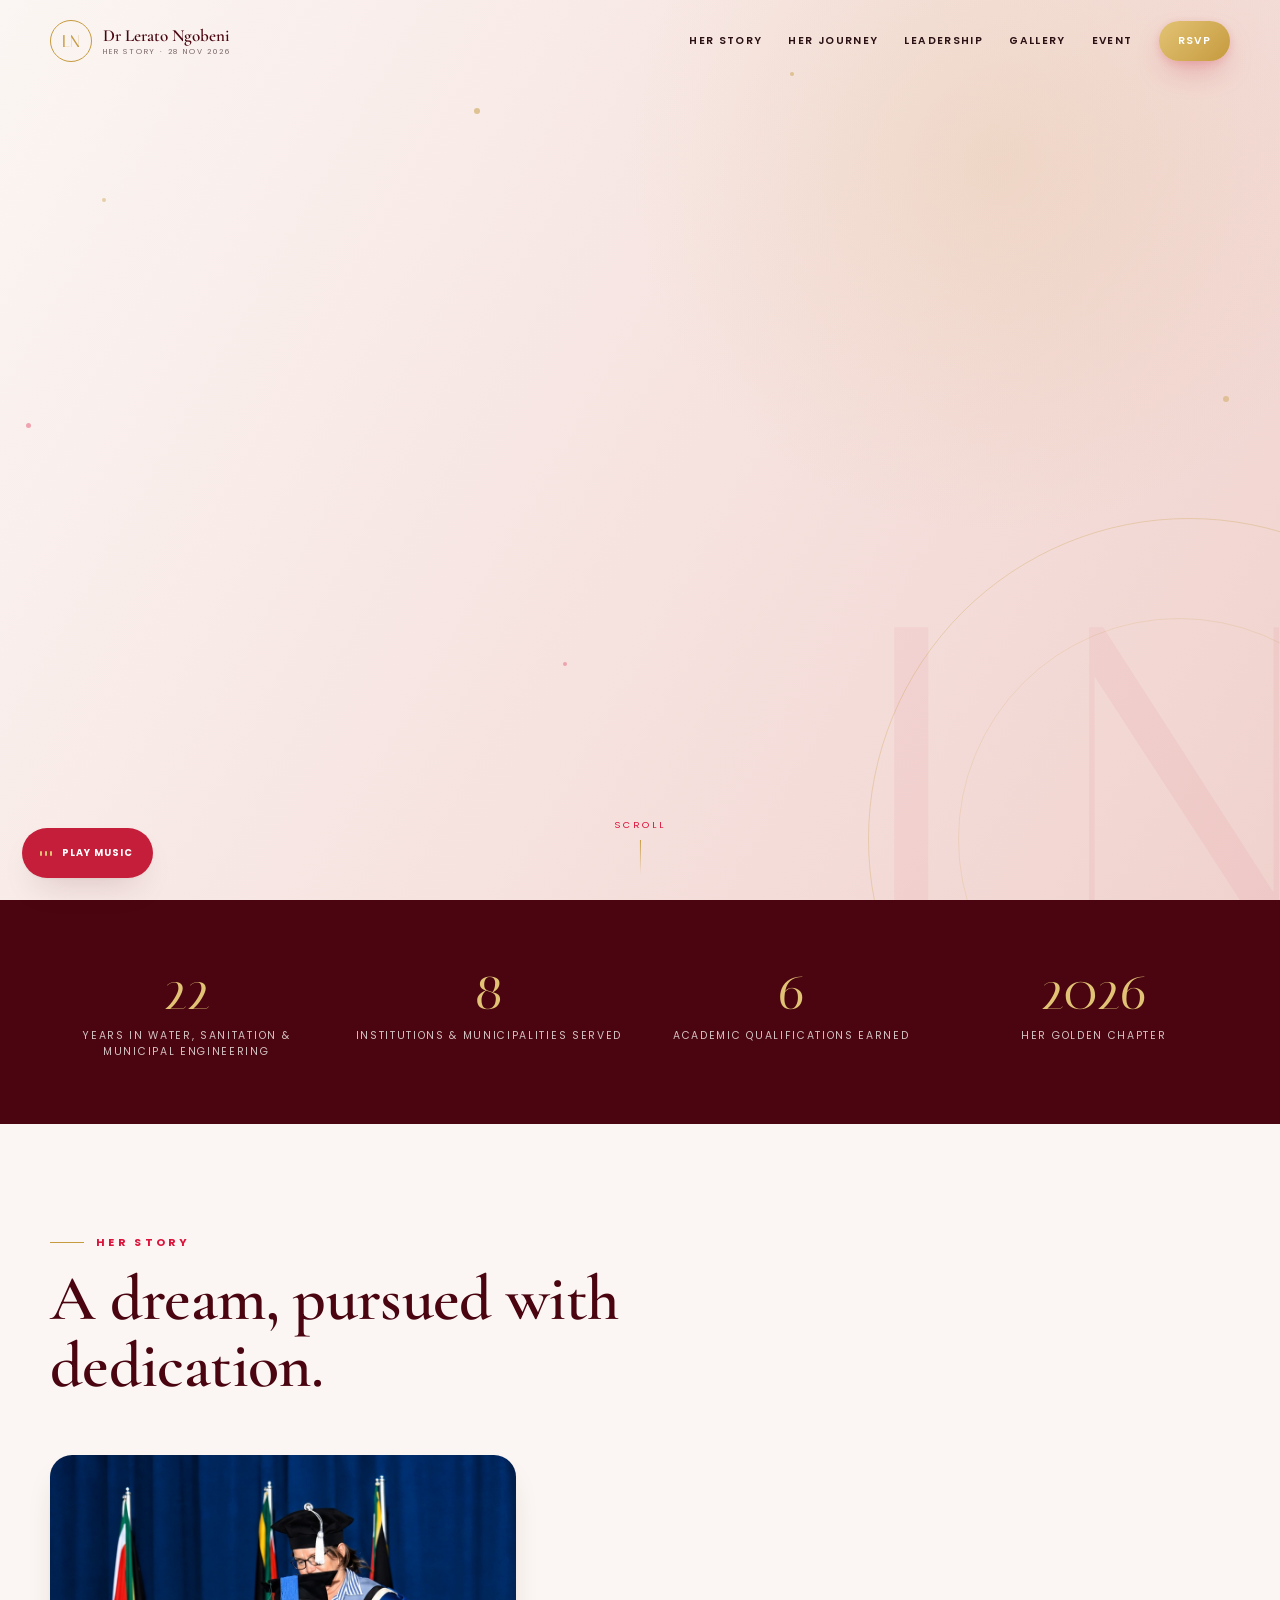
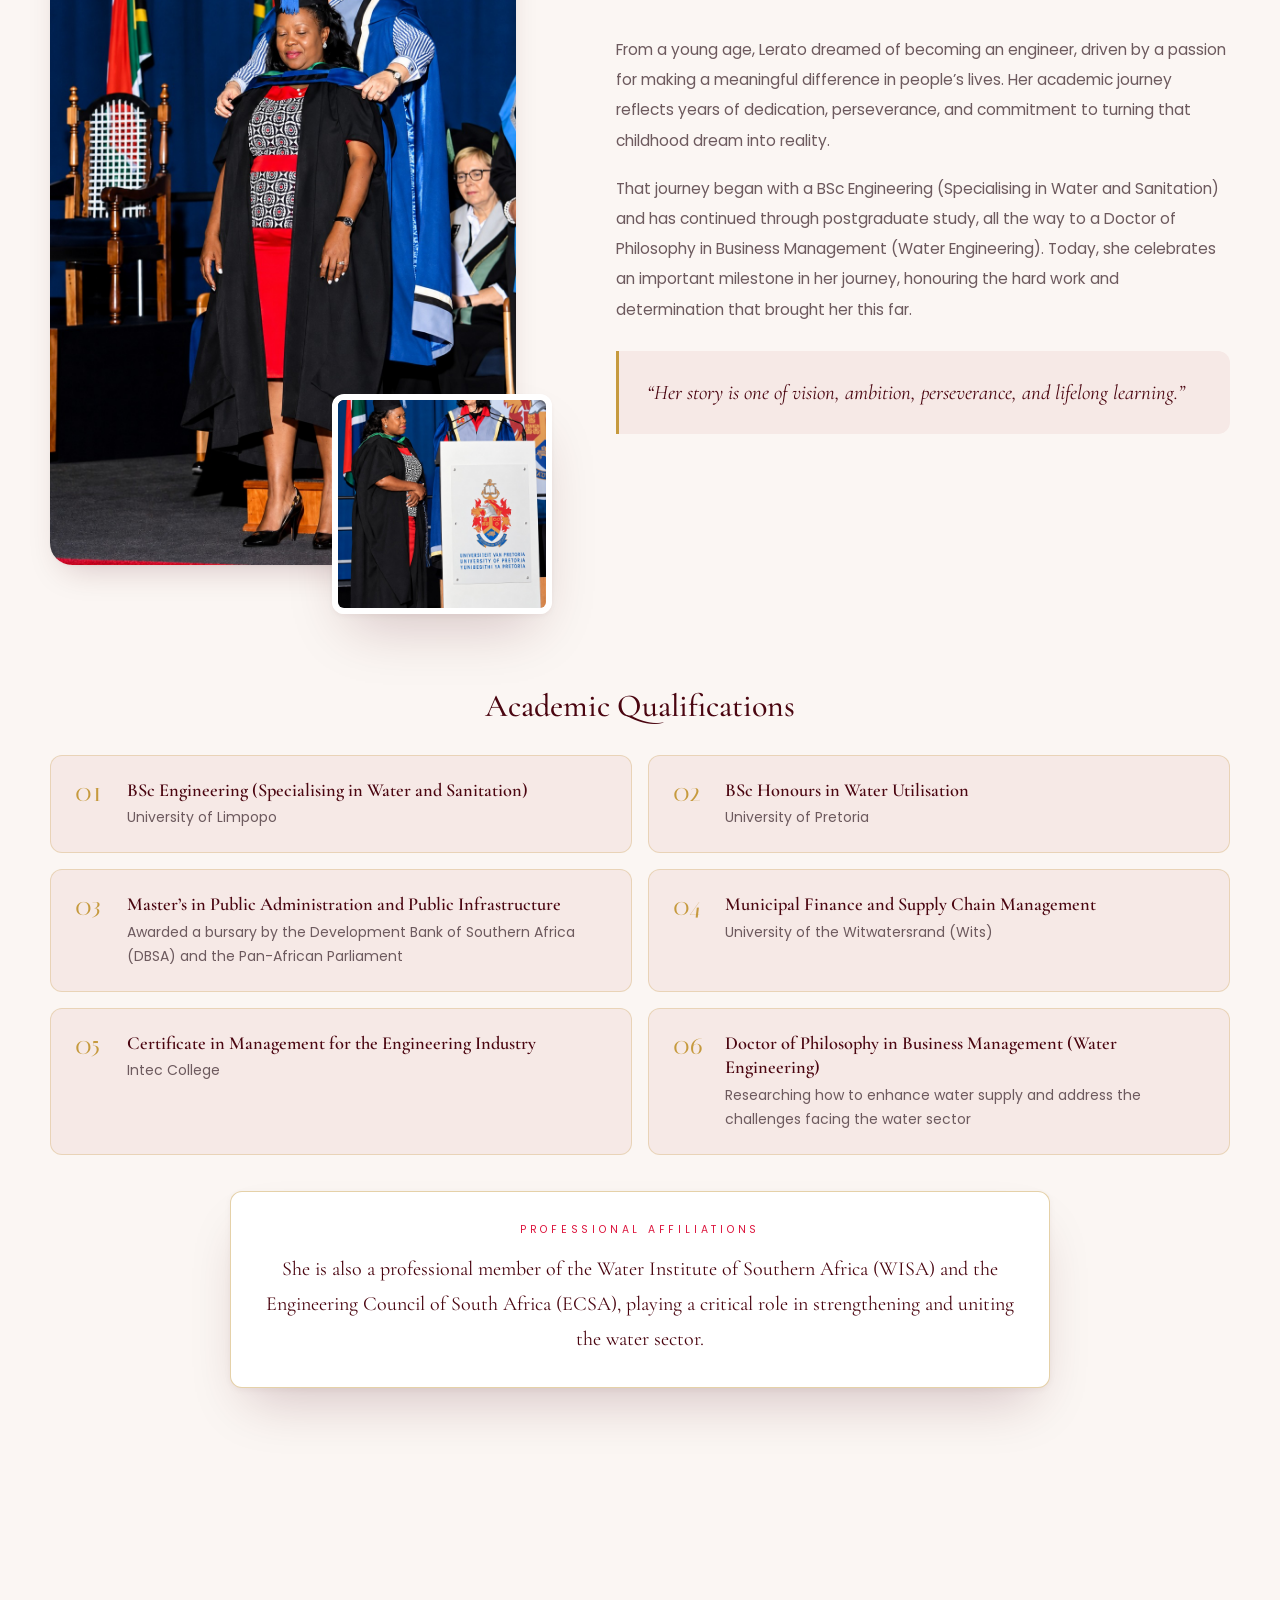
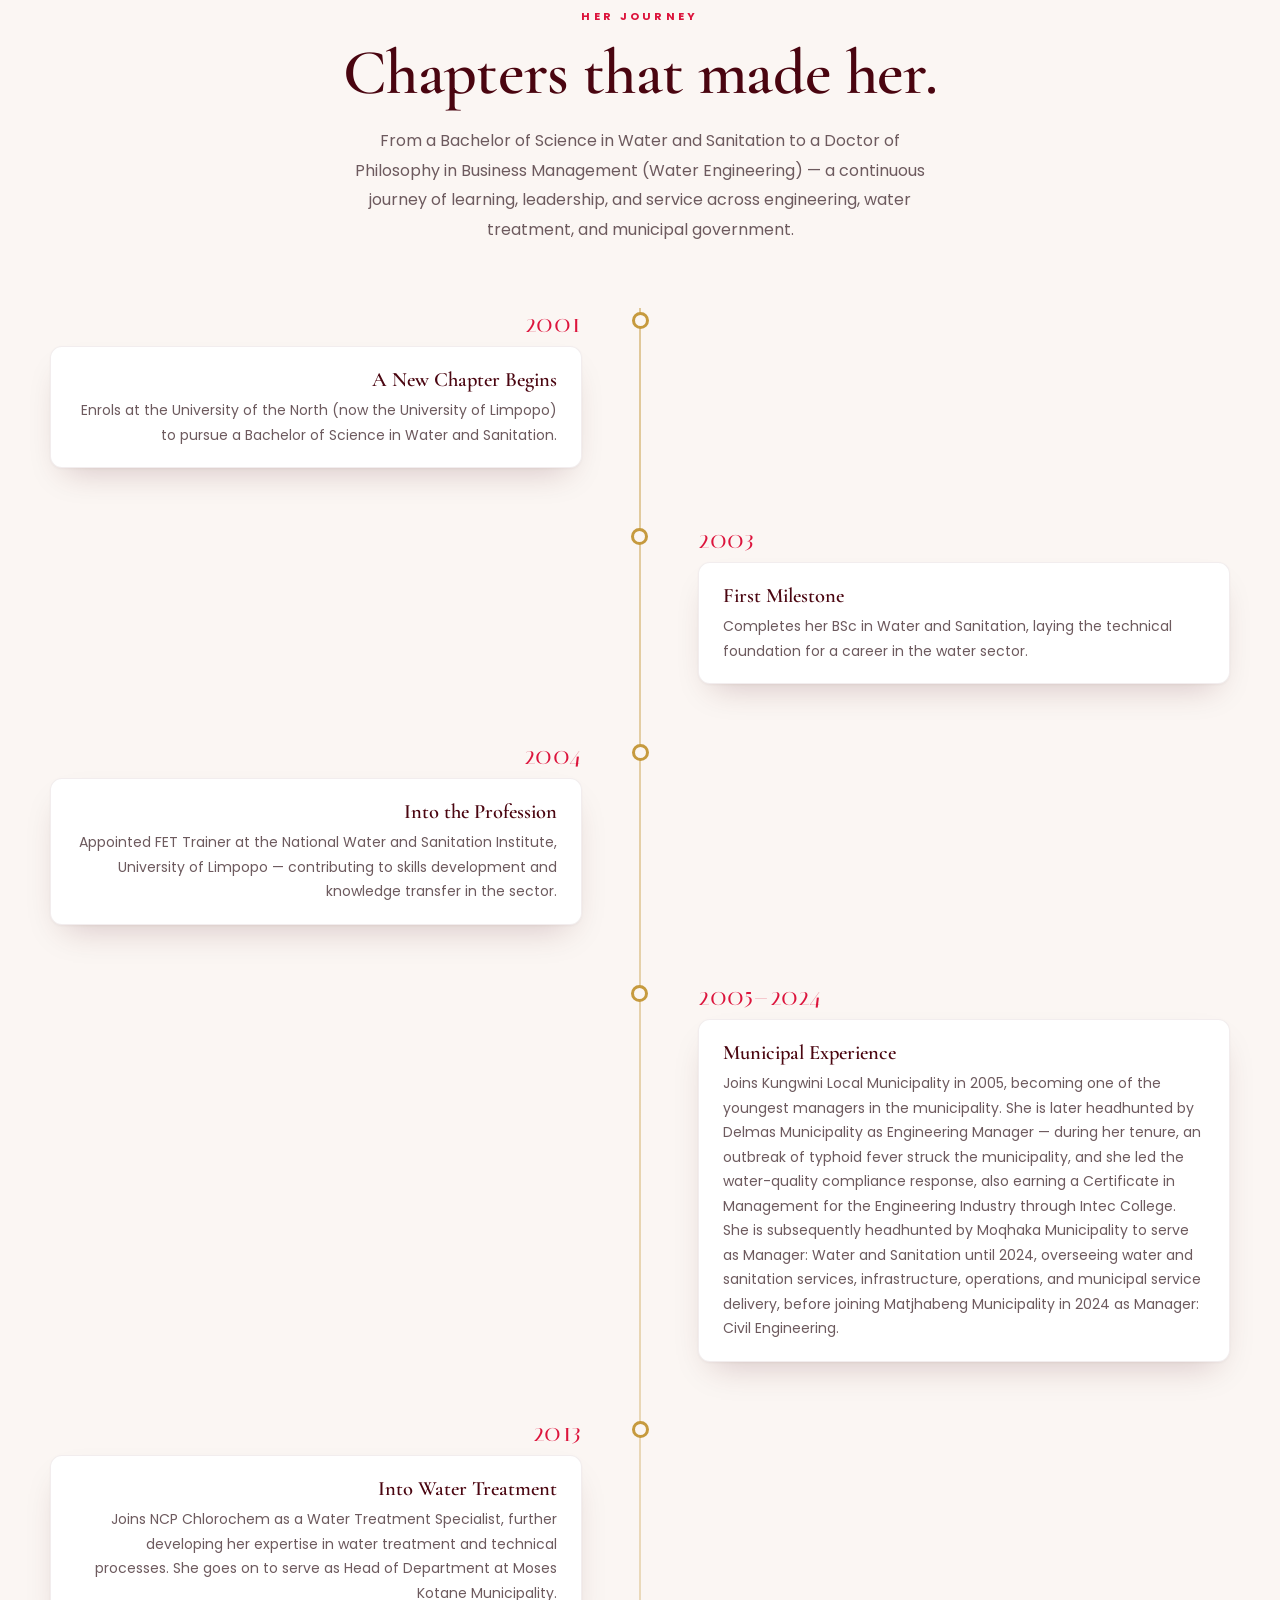
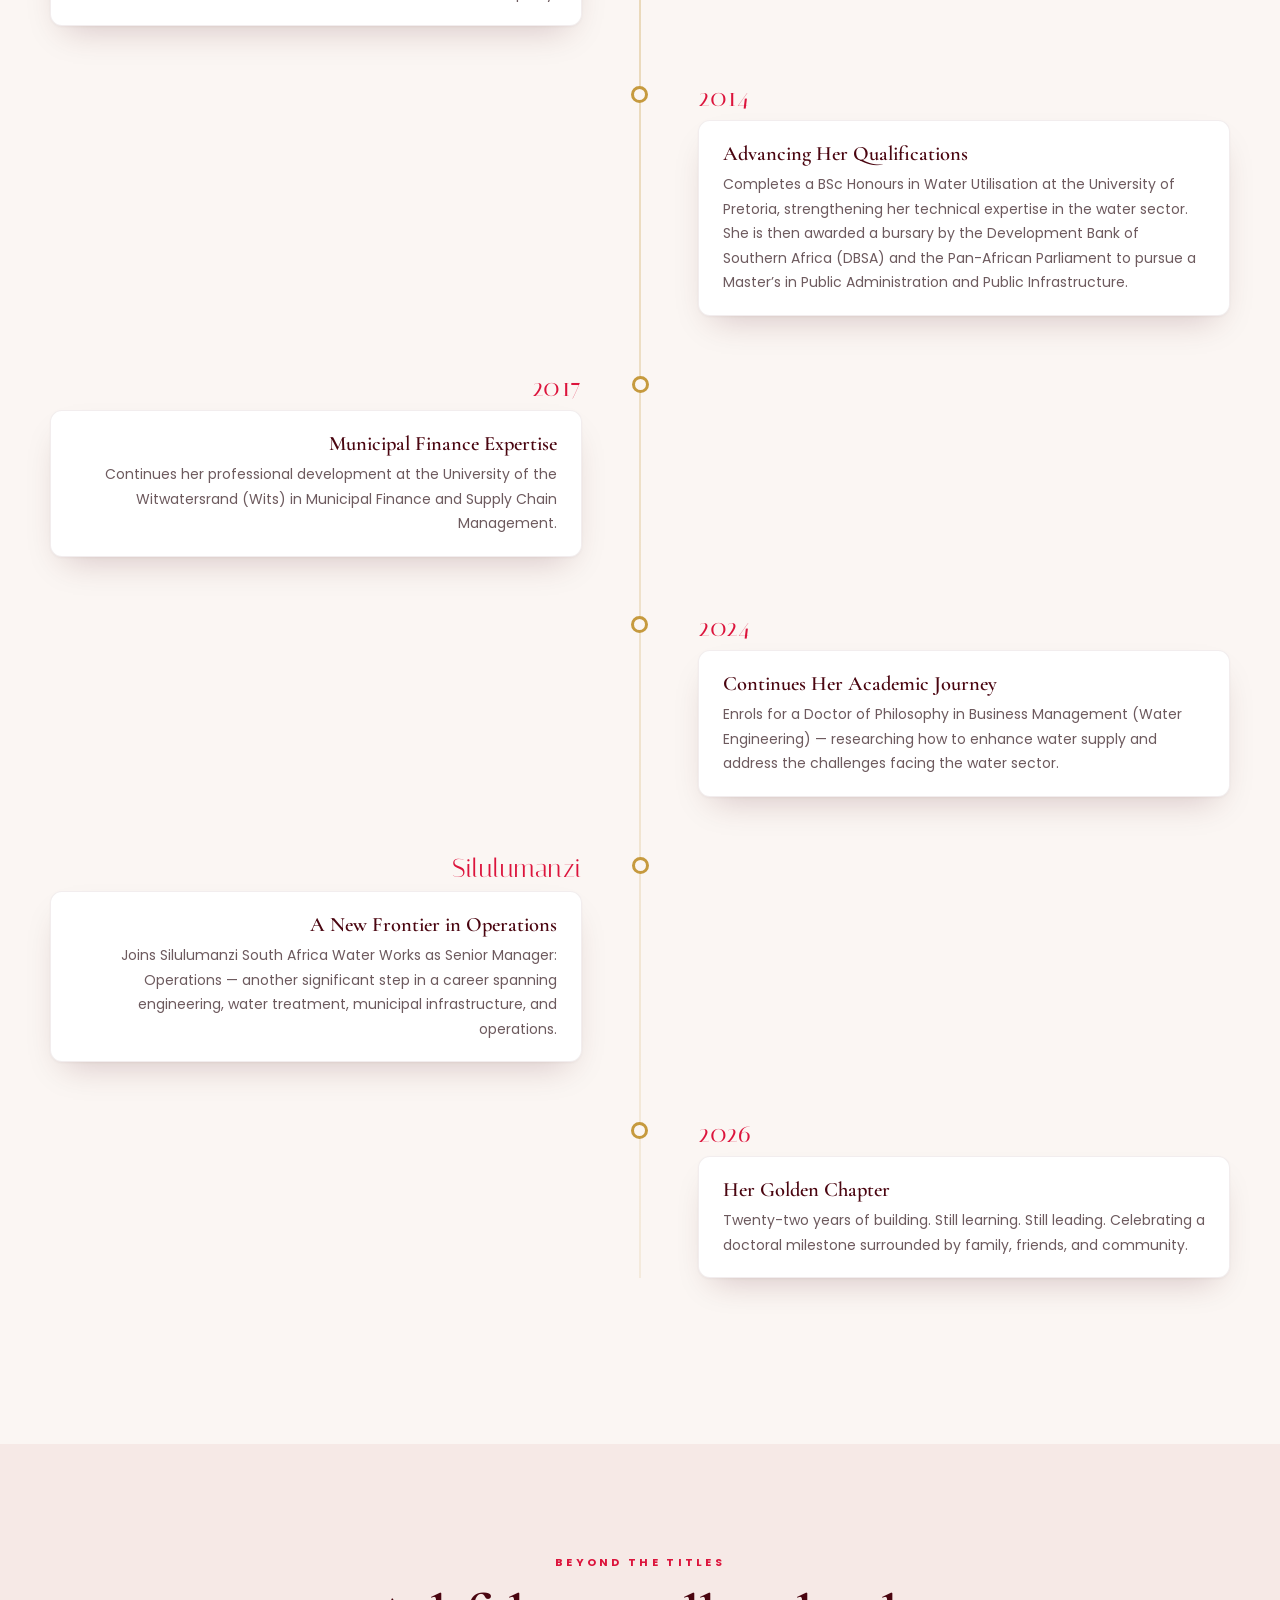
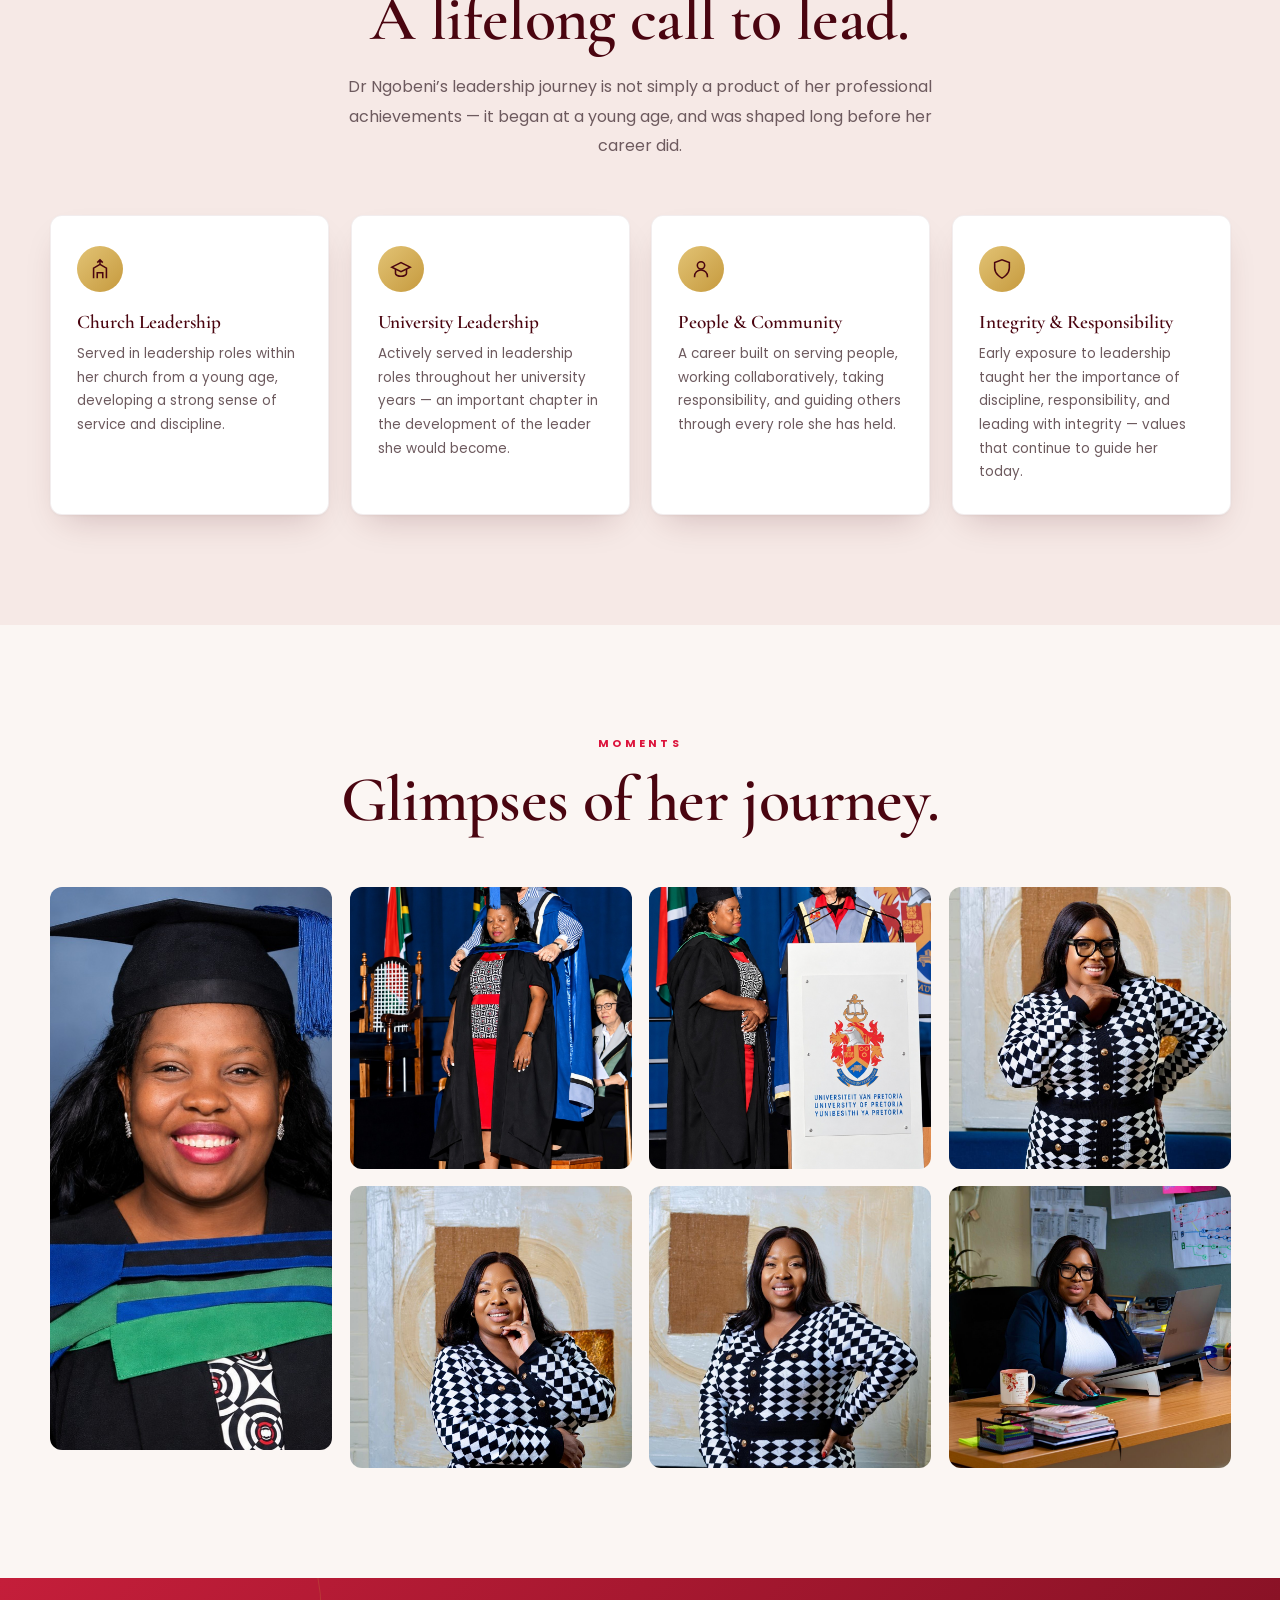
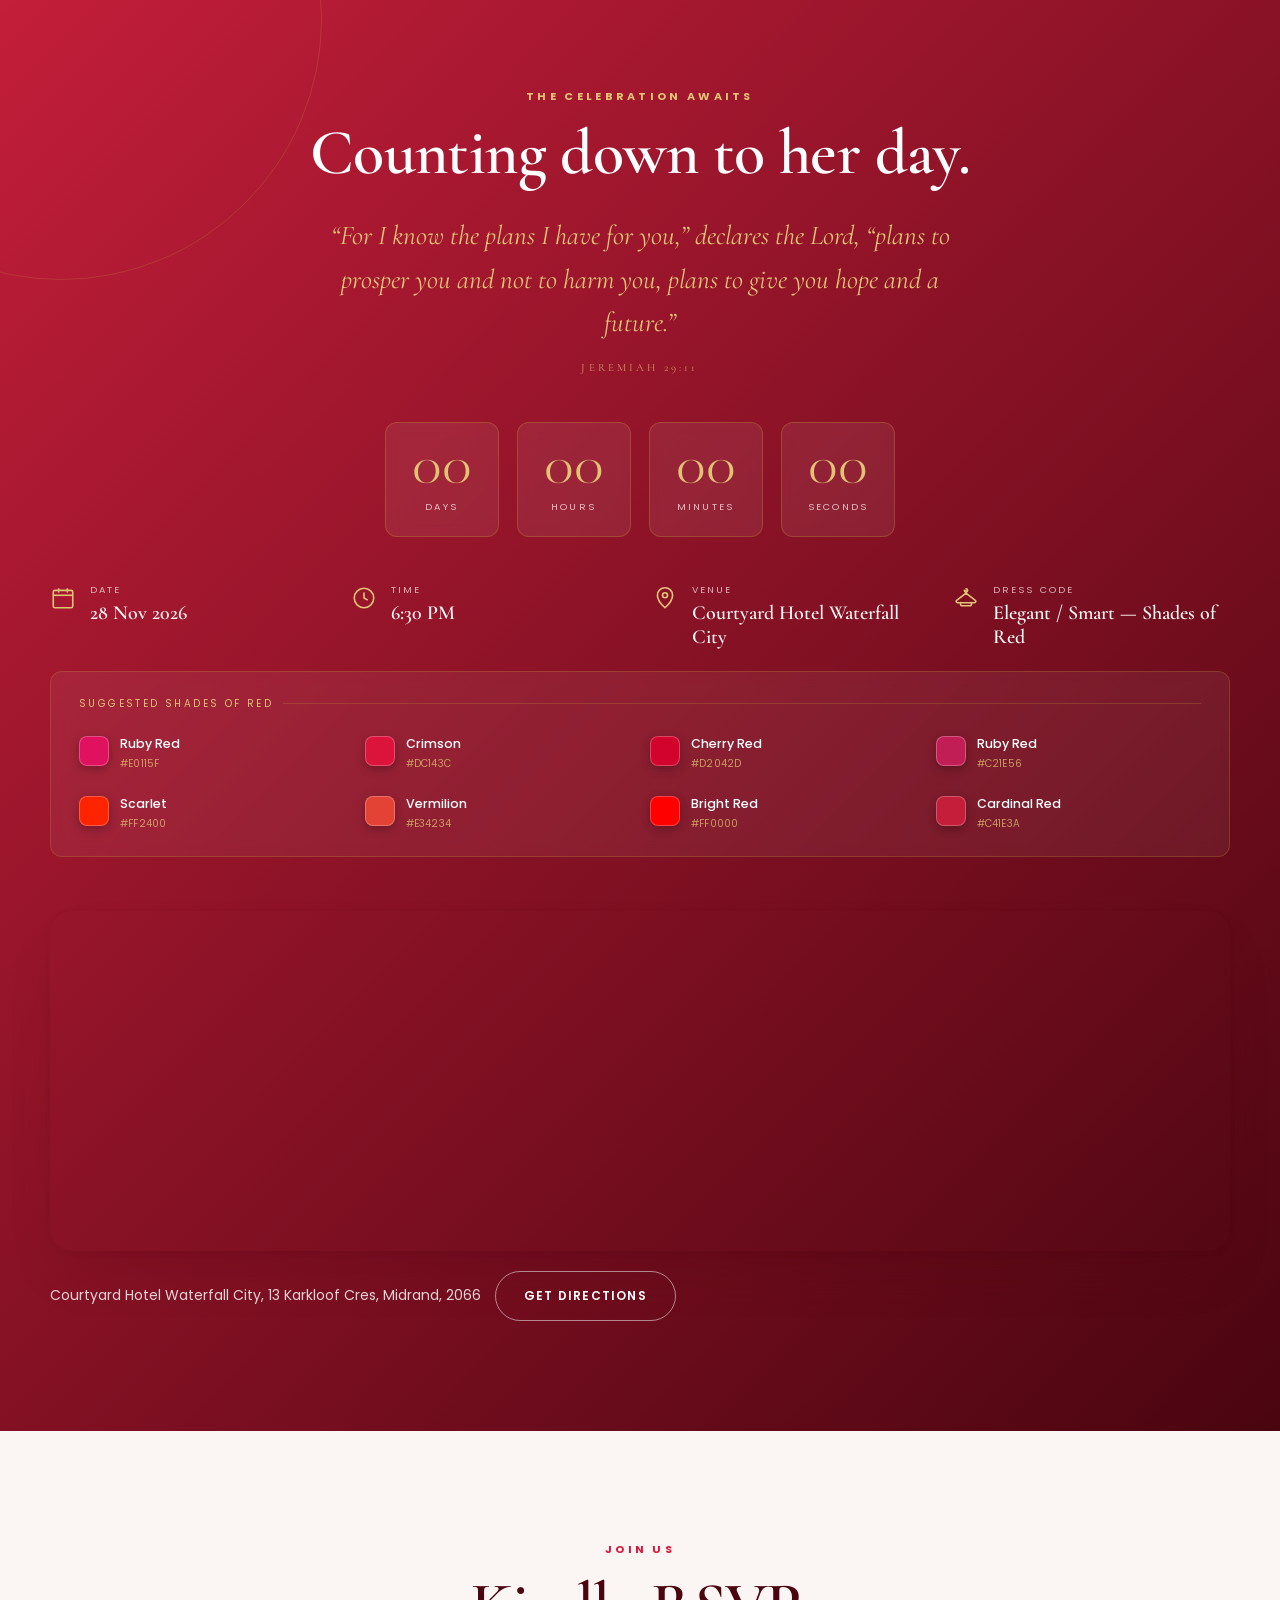
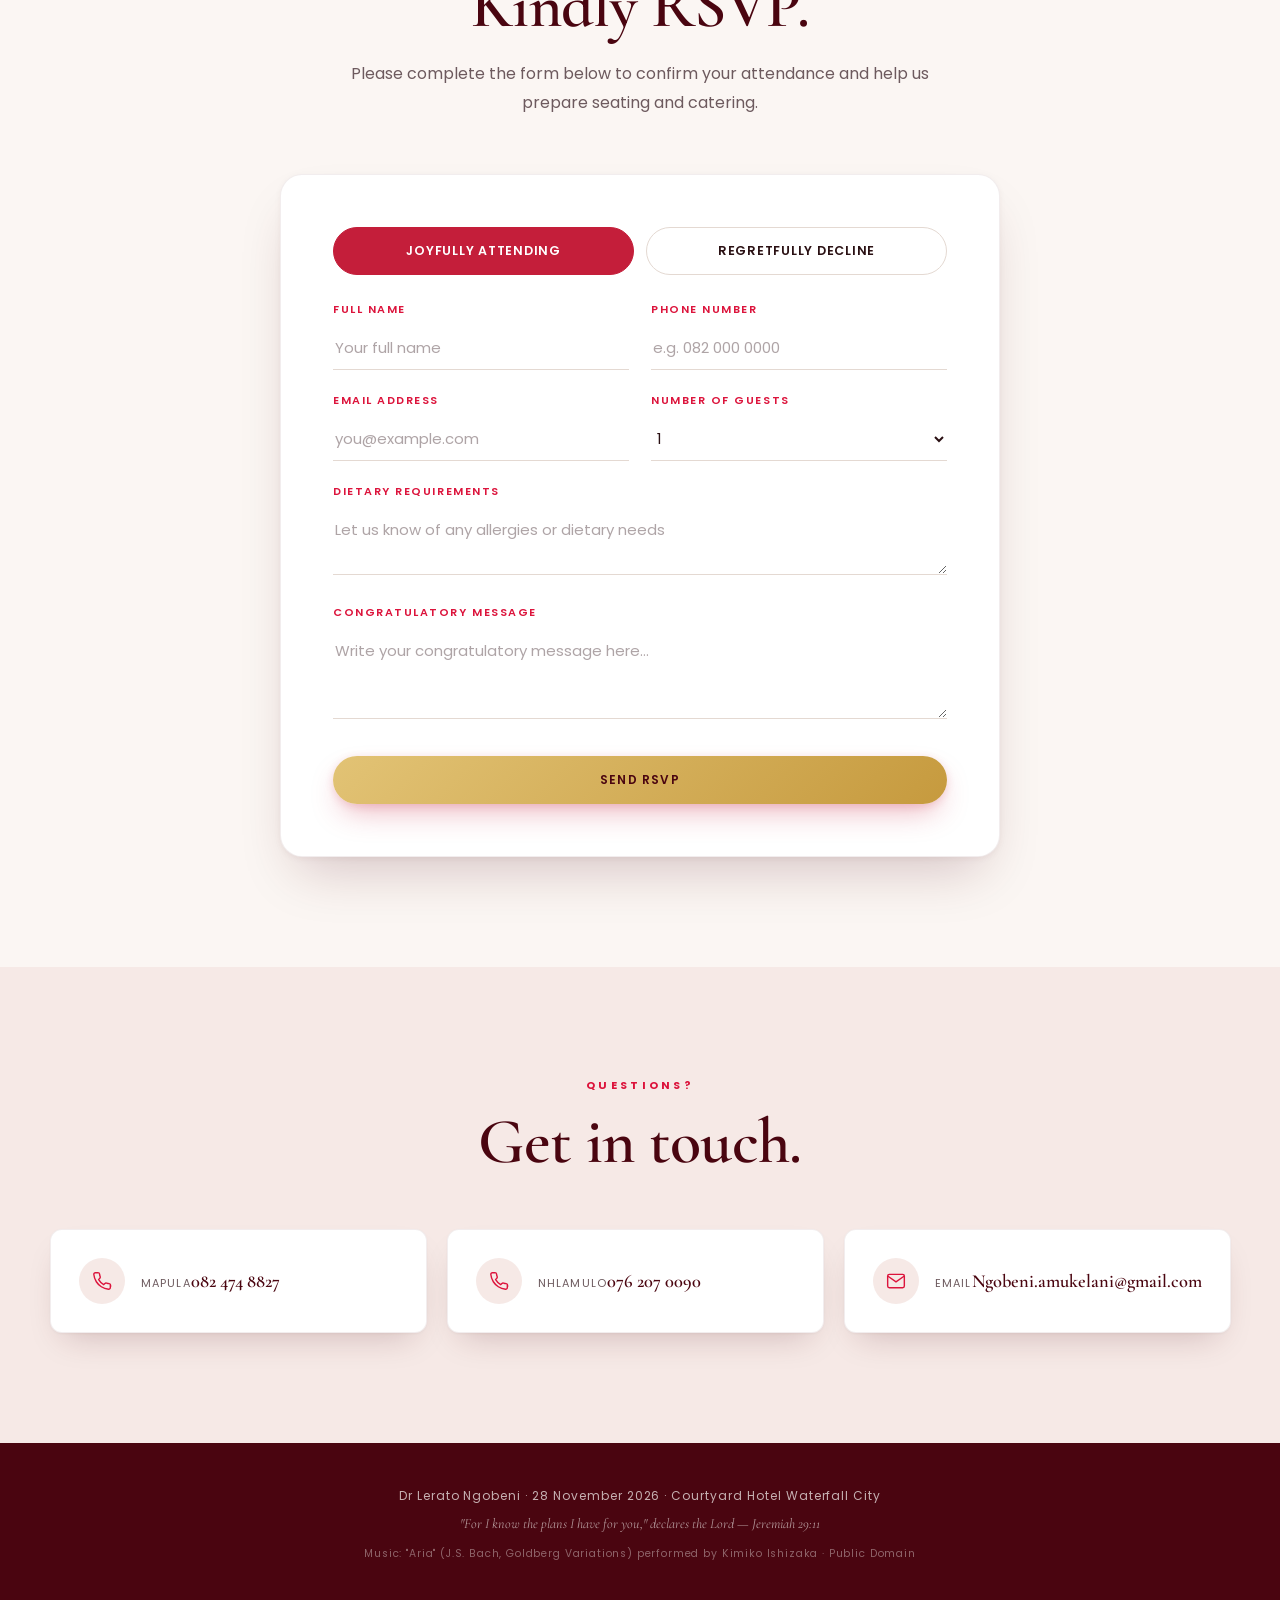
==== commit 4f99e1ce: "Graduation Party invitation heading, academic-only story, 6:30 PM start - Hero heading now reads "In" ====
--- a/index.html
+++ b/index.html
@@ -3,15 +3,15 @@
 <head>
 <meta charset="UTF-8">
 <meta name="viewport" content="width=device-width, initial-scale=1.0">
-<title>Dr Lerato Ngobeni — Her Story, Her Journey, Her Celebration</title>
+<title>Invitation to the Graduation Party — Dr Lerato Ngobeni</title>
 <meta name="description" content="Celebrating Dr Lerato Ngobeni (née Molalatladi) — engineer, water and sanitation leader, and scholar. Join us on 28 November 2026, Courtyard Hotel Waterfall City. Kindly RSVP.">
-<meta property="og:title" content="Dr Lerato Ngobeni — Her Story, Her Journey, Her Celebration">
-<meta property="og:description" content="A journey of vision, leadership and service in water, sanitation and municipal engineering. 28 November 2026, 4:00 PM, Courtyard Hotel Waterfall City.">
+<meta property="og:title" content="Invitation to the Graduation Party — Dr Lerato Ngobeni">
+<meta property="og:description" content="A journey of vision, leadership and service in water, sanitation and municipal engineering. 28 November 2026, 6:30 PM, Courtyard Hotel Waterfall City.">
 <meta property="og:image" content="assets/lerato-hero.jpg">
 <meta property="og:type" content="website">
-<link rel="stylesheet" href="assets/story.css?v=9">
+<link rel="stylesheet" href="assets/story.css?v=11">
 </head>
-<body data-event-date="2026-11-28T16:00:00+02:00">
+<body data-event-date="2026-11-28T18:30:00+02:00">
 
 <div class="preloader">
   <div class="loader-content">
@@ -61,13 +61,14 @@
     <div class="container hero-grid">
       <div class="hero-copy">
         <div class="hero-eyebrow reveal visible"><span></span>A Celebration of Leadership &amp; Legacy</div>
-        <h1 class="reveal visible">Dr Lerato<br>Ngobeni <em>née Molalatladi</em></h1>
+        <h1 class="reveal visible"><span class="h1-pre">Invitation to the</span> Graduation Party</h1>
+        <p class="hero-name reveal visible">Dr Lerato Ngobeni <em>née Molalatladi</em></p>
         <p class="hero-lede reveal visible">Engineer. Water &amp; sanitation leader. Scholar. A journey that began with a young woman's dream of leadership &mdash; and continues in service to South Africa's water future.</p>
         <p class="hero-quote reveal visible">&ldquo;Vision, perseverance, and a lifelong commitment to service.&rdquo;</p>
         <div class="hero-divider-meta reveal visible">
           <span class="hdm-label">The Celebration</span>
           <span class="hdm-sep" aria-hidden="true"></span>
-          <span class="hdm-date">28 November 2026 &middot; 4:00 PM</span>
+          <span class="hdm-date">28 November 2026 &middot; 6:30 PM</span>
         </div>
         <div class="hero-cta reveal visible">
           <a class="btn btn-dark" href="#story">Read Her Story ↓</a>
@@ -103,19 +104,35 @@
   <section class="section" id="story">
     <div class="container">
       <div class="section-label">Her Story</div>
-      <h2 class="section-title">A journey of vision, ambition &amp; leadership.</h2>
+      <h2 class="section-title">A dream, pursued with dedication.</h2>
       <div class="bio">
         <div class="bio-photo-group reveal-left">
           <div class="bio-photo"><img src="assets/lerato-hooding.jpg" alt="Dr Lerato Ngobeni being hooded" loading="lazy" decoding="async"></div>
           <div class="bio-photo-inset"><img src="assets/lerato-podium.jpg" alt="Dr Lerato Ngobeni at the podium" loading="lazy" decoding="async"></div>
         </div>
         <div class="bio-text reveal">
-          <p>From a young age, Dr Ngobeni dreamed of becoming a leader. Her passion for leadership was evident long before she entered the professional world. From her early years, she embraced opportunities to serve and lead others, developing a strong sense of responsibility, discipline, and service.</p>
-          <p>Her leadership journey extended through both her church and university years, where she actively served in leadership roles. These formative experiences provided a strong foundation for the leadership qualities she would later demonstrate throughout her professional career &mdash; the importance of serving others, working with people, taking responsibility, and leading with integrity.</p>
-          <p>Today, Dr Lerato Ngobeni (n&eacute;e Molalatladi) is an accomplished professional whose multidisciplinary experience spans engineering, water and sanitation, municipal administration, infrastructure, water treatment, municipal finance, supply chain management, business management, and operations.</p>
-          <div class="bio-quote">"Her story is one of vision, ambition, perseverance, lifelong learning, leadership, and service."</div>
-        </div>
-      </div>
+          <p>From a young age, Lerato dreamed of becoming an engineer, driven by a passion for making a meaningful difference in people&rsquo;s lives. Her academic journey reflects years of dedication, perseverance, and commitment to turning that childhood dream into reality.</p>
+          <p>That journey began with a BSc Engineering (Specialising in Water and Sanitation) and has continued through postgraduate study, all the way to a Doctor of Philosophy in Business Management (Water Engineering). Today, she celebrates an important milestone in her journey, honouring the hard work and determination that brought her this far.</p>
+          <div class="bio-quote">&ldquo;Her story is one of vision, ambition, perseverance, and lifelong learning.&rdquo;</div>
+        </div>
+      </div>
+
+      <div class="quals reveal">
+        <h3 class="quals-title">Academic Qualifications</h3>
+        <ol class="qual-list">
+          <li class="qual"><div><h4>BSc Engineering (Specialising in Water and Sanitation)</h4><p>University of Limpopo</p></div></li>
+          <li class="qual"><div><h4>BSc Honours in Water Utilisation</h4><p>University of Pretoria</p></div></li>
+          <li class="qual"><div><h4>Master&rsquo;s in Public Administration and Public Infrastructure</h4><p>Awarded a bursary by the Development Bank of Southern Africa (DBSA) and the Pan-African Parliament</p></div></li>
+          <li class="qual"><div><h4>Municipal Finance and Supply Chain Management</h4><p>University of the Witwatersrand (Wits)</p></div></li>
+          <li class="qual"><div><h4>Certificate in Management for the Engineering Industry</h4><p>Intec College</p></div></li>
+          <li class="qual"><div><h4>Doctor of Philosophy in Business Management (Water Engineering)</h4><p>Researching how to enhance water supply and address the challenges facing the water sector</p></div></li>
+        </ol>
+      </div>
+
+      <aside class="affiliation reveal" aria-label="Professional affiliations">
+        <div class="aff-label">Professional Affiliations</div>
+        <p>She is also a professional member of the Water Institute of Southern Africa (WISA) and the Engineering Council of South Africa (ECSA), playing a critical role in strengthening and uniting the water sector.</p>
+      </aside>
     </div>
   </section>
 
@@ -257,7 +274,7 @@
         </div>
         <div class="event-detail">
           <svg width="26" height="26" viewBox="0 0 24 24" fill="none" stroke="currentColor" stroke-width="1.5" aria-hidden="true"><circle cx="12" cy="12" r="9"/><path d="M12 7v5l3.5 2"/></svg>
-          <div><div class="label">Time</div><div class="value">4:00 PM</div></div>
+          <div><div class="label">Time</div><div class="value">6:30 PM</div></div>
         </div>
         <div class="event-detail">
           <svg width="26" height="26" viewBox="0 0 24 24" fill="none" stroke="currentColor" stroke-width="1.5" aria-hidden="true"><path d="M12 21s7-6.1 7-11.5A7 7 0 0 0 5 9.5C5 14.9 12 21 12 21z"/><circle cx="12" cy="9.5" r="2.3"/></svg>
@@ -416,6 +433,6 @@
   <span class="music-toggle-label">Play Music</span>
 </button>
 
-<script src="assets/story.js?v=9"></script>
+<script src="assets/story.js?v=11"></script>
 </body>
 </html>
--- a/assets/story.css
+++ b/assets/story.css
@@ -174,9 +174,11 @@
 
 .hero-eyebrow{display:flex;align-items:center;gap:14px;font-size:10.5px;letter-spacing:.36em;text-transform:uppercase;color:var(--wine)}
 .hero-eyebrow span{width:42px;height:1px;background:var(--gold)}
-.hero h1{margin-top:22px;font-family:var(--display);font-weight:400;font-size:clamp(3.1rem,7.6vw,6.4rem);line-height:.94;letter-spacing:-.02em;color:var(--burgundy-deep)}
-.hero h1 em{display:block;margin-left:2%;font-family:var(--serif);font-style:italic;font-size:.36em;line-height:1.4;letter-spacing:-.01em;color:var(--wine)}
-.hero-lede{max-width:520px;margin-top:22px;font-size:16.5px;line-height:1.85;color:var(--ink-soft)}
+.hero h1{margin-top:22px;font-family:var(--display);font-weight:400;font-size:clamp(3rem,6.6vw,5.6rem);line-height:1;letter-spacing:-.02em;color:var(--burgundy-deep)}
+.hero h1 .h1-pre{display:block;margin-bottom:.12em;font-family:var(--serif);font-style:italic;font-size:.36em;line-height:1.3;letter-spacing:0;color:var(--wine)}
+.hero-name{margin-top:22px;font-family:var(--display);font-size:clamp(1.45rem,2.6vw,2rem);line-height:1.25;color:var(--burgundy-deep)}
+.hero-name em{display:block;margin-top:4px;font-family:var(--serif);font-style:italic;font-size:.62em;color:var(--wine)}
+.hero-lede{max-width:520px;margin-top:18px;font-size:16.5px;line-height:1.85;color:var(--ink-soft)}
 .hero-quote{max-width:460px;margin-top:16px;font-family:var(--serif);font-style:italic;font-size:1.15rem;line-height:1.5;color:var(--wine)}
 .hero-divider-meta{display:flex;align-items:center;gap:16px;margin-top:28px;font-size:12.5px}
 .hdm-label{font-family:var(--serif);font-size:1.05rem;color:var(--burgundy-deep)}
@@ -252,11 +254,26 @@
 }
 .bio-photo-inset img{width:100%;height:100%;display:block;object-fit:cover}
 @media (max-width:600px){.bio-photo-group{padding-bottom:36px;padding-right:26px}.bio-photo-inset{width:44%}}
+@media (min-width:901px){.bio-text{align-self:center}}
 .bio-text p{color:var(--ink-soft);font-size:15.5px;line-height:1.95;margin-bottom:18px}
 .bio-quote{
   margin-top:26px;padding:26px 28px;border-left:3px solid var(--gold);background:var(--cream);border-radius:0 var(--radius-sm) var(--radius-sm) 0;
   font-family:var(--serif);font-style:italic;font-size:1.3rem;color:var(--burgundy-deep);line-height:1.5;
 }
+
+/* ---------- academic qualifications & affiliations ---------- */
+.quals{margin-top:72px}
+.quals-title{text-align:center;font-family:var(--serif);font-weight:500;font-size:clamp(1.5rem,3vw,2rem);color:var(--burgundy-deep);margin-bottom:30px}
+.qual-list{list-style:none;counter-reset:qual;display:grid;grid-template-columns:repeat(2,1fr);gap:16px;padding:0;margin:0}
+@media (max-width:700px){.qual-list{grid-template-columns:1fr}}
+.qual{counter-increment:qual;display:flex;gap:18px;align-items:flex-start;padding:22px 24px;background:var(--cream);border:1px solid rgba(198,154,62,.28);border-radius:var(--radius-sm)}
+.qual::before{content:counter(qual,decimal-leading-zero);flex:none;min-width:2ch;font-family:var(--display);font-size:1.6rem;line-height:1.1;color:var(--gold)}
+.qual h4{font-family:var(--serif);font-weight:600;font-size:1.15rem;line-height:1.35;color:var(--burgundy-deep);margin:0 0 4px}
+.qual p{margin:0;font-size:14px;line-height:1.7;color:var(--ink-soft)}
+.affiliation{margin:36px auto 0;max-width:820px;padding:30px 34px;text-align:center;background:var(--white);border:1px solid rgba(198,154,62,.45);border-radius:var(--radius-sm);box-shadow:var(--shadow-soft)}
+.aff-label{font-size:10.5px;letter-spacing:.36em;text-transform:uppercase;color:var(--wine)}
+.affiliation p{margin:14px auto 0;font-family:var(--serif);font-size:clamp(1.05rem,2.2vw,1.25rem);line-height:1.75;color:var(--burgundy-deep)}
+@media (max-width:600px){.qual{padding:18px 18px}.affiliation{padding:24px 20px}}
 
 /* ---------- timeline ---------- */
 .timeline{position:relative;margin-top:64px}
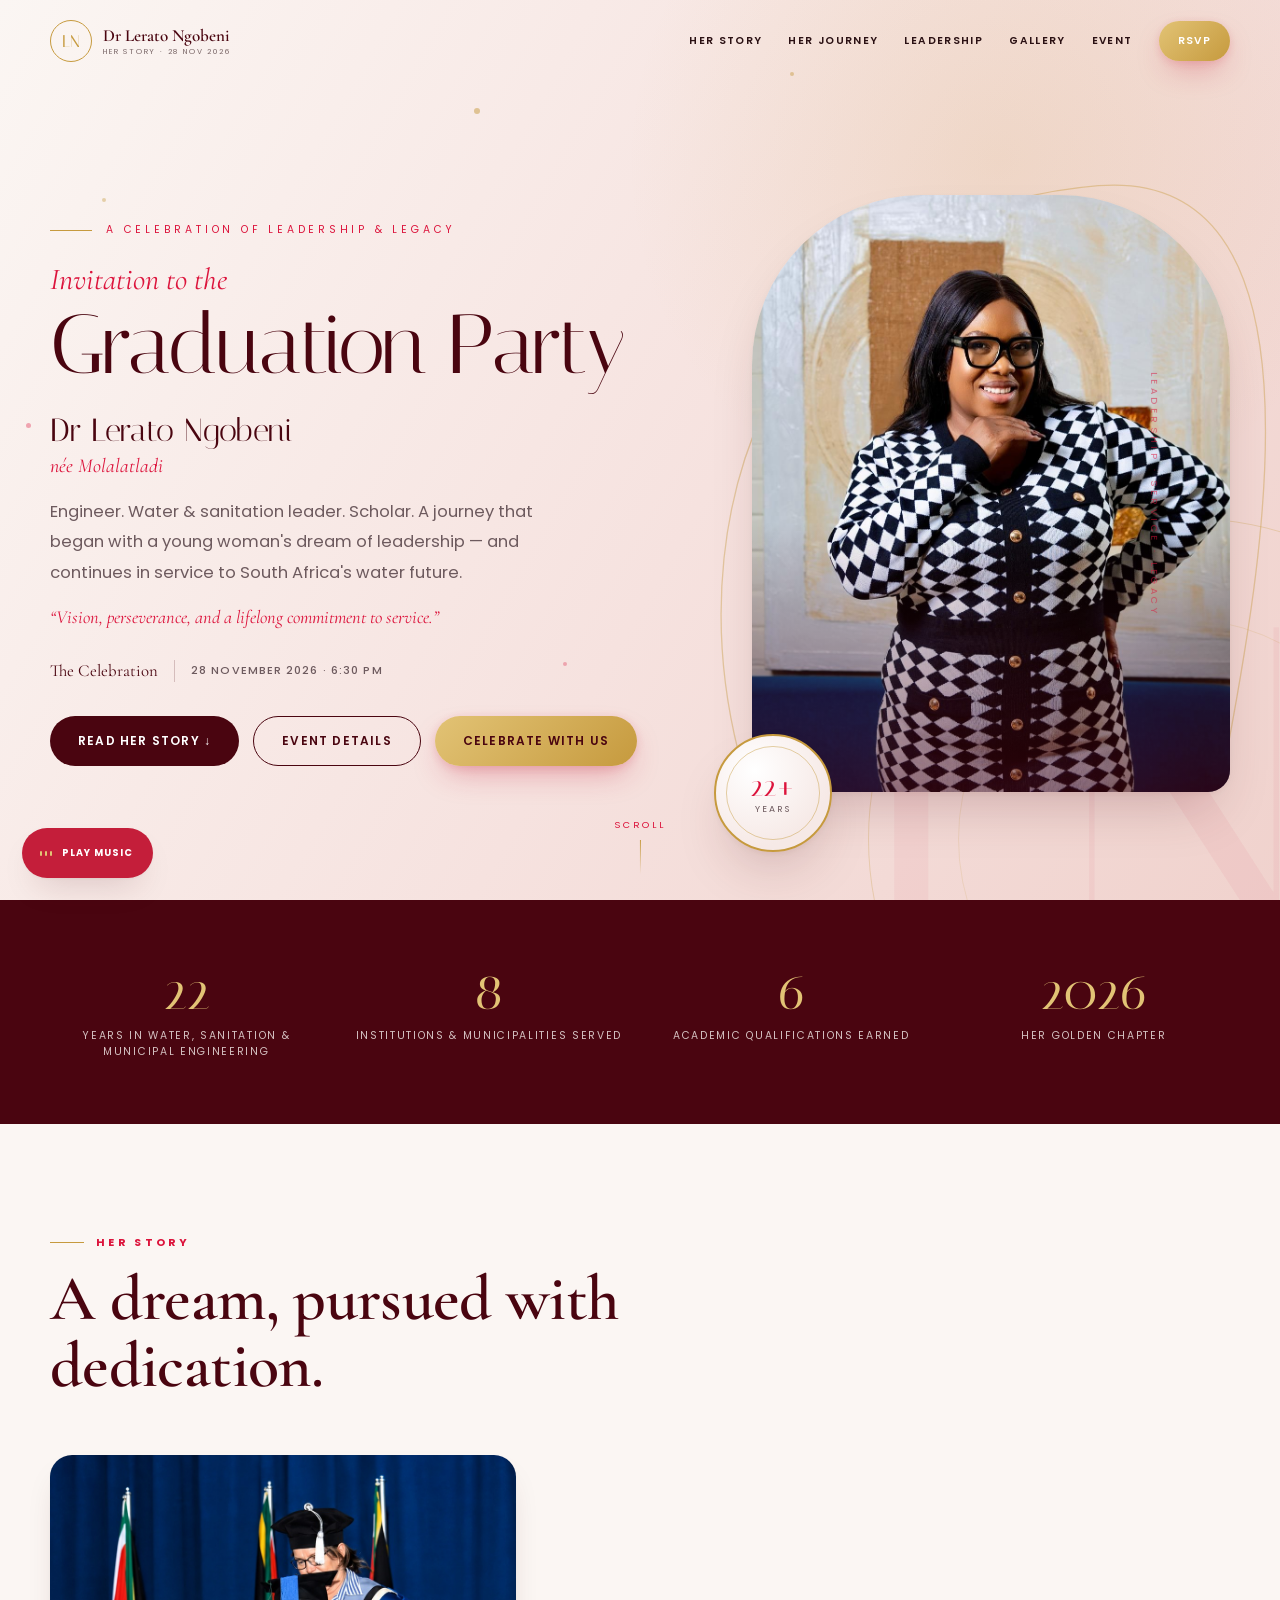
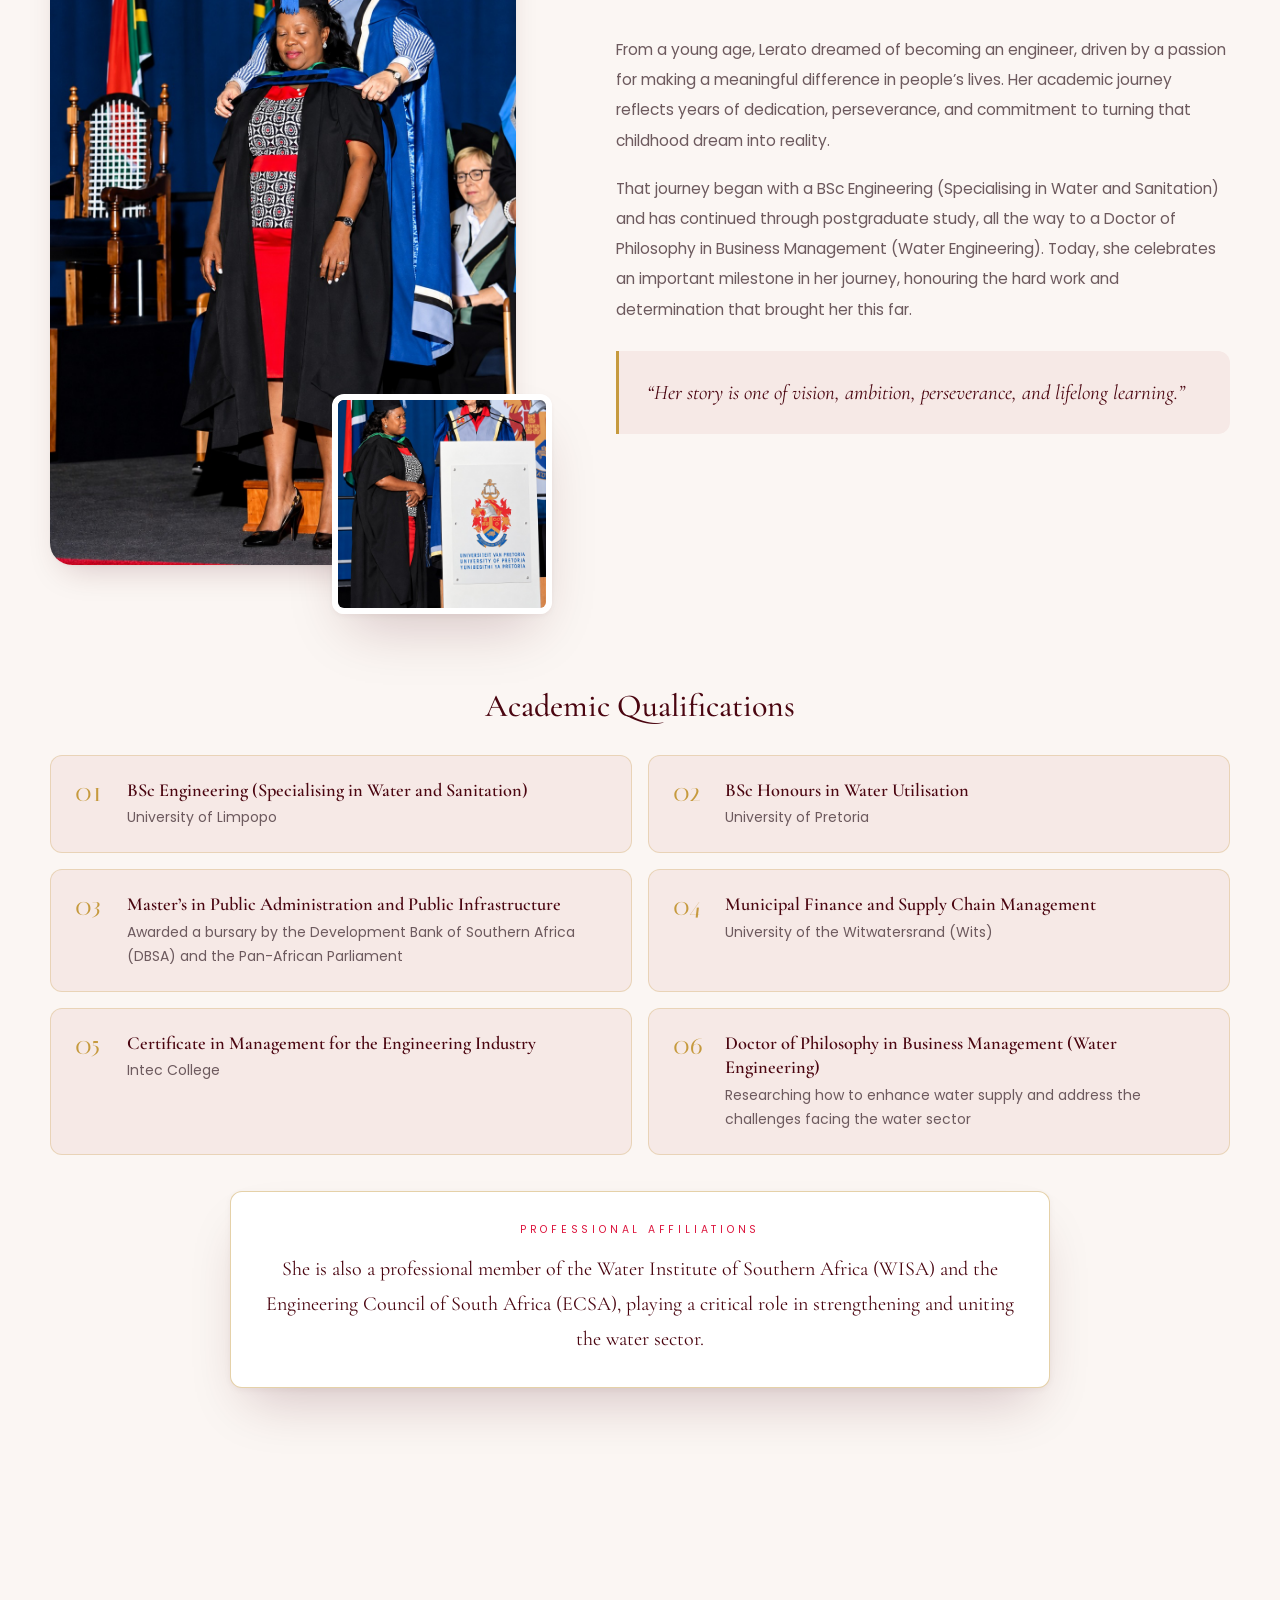
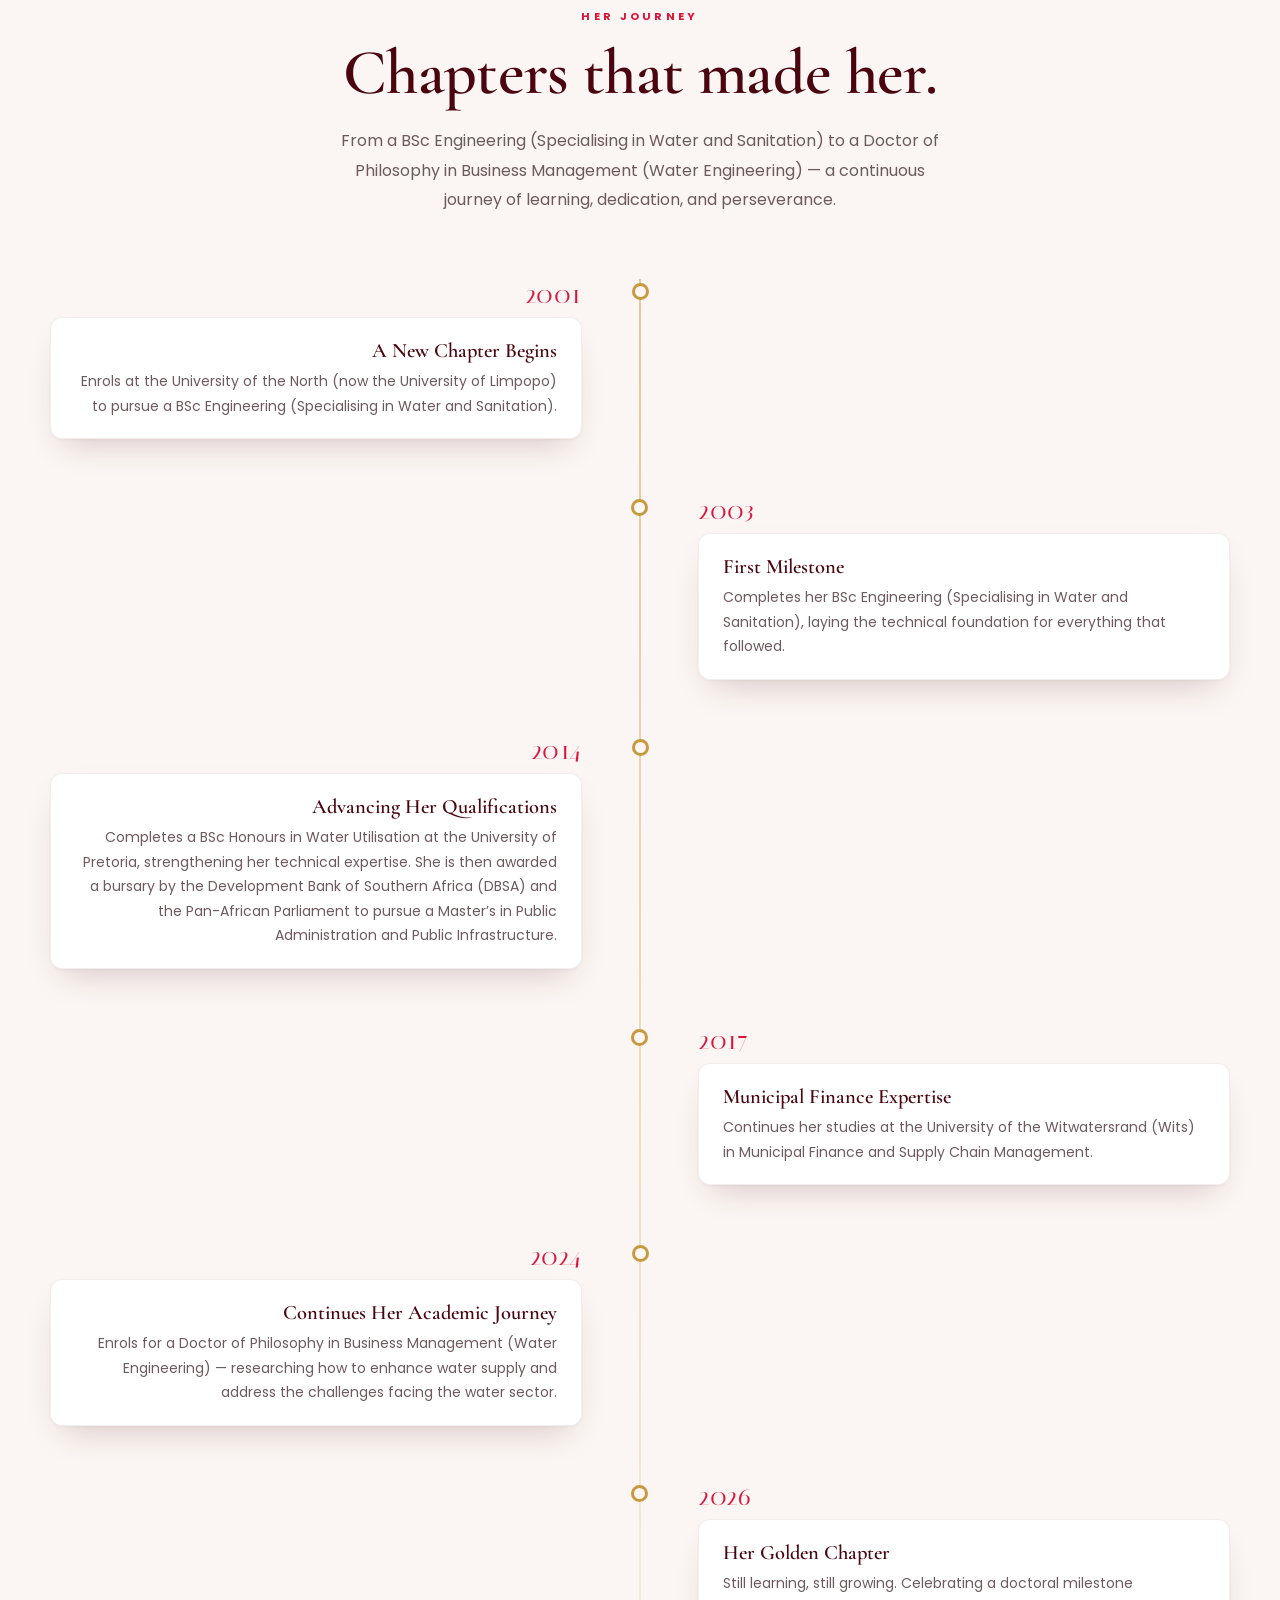
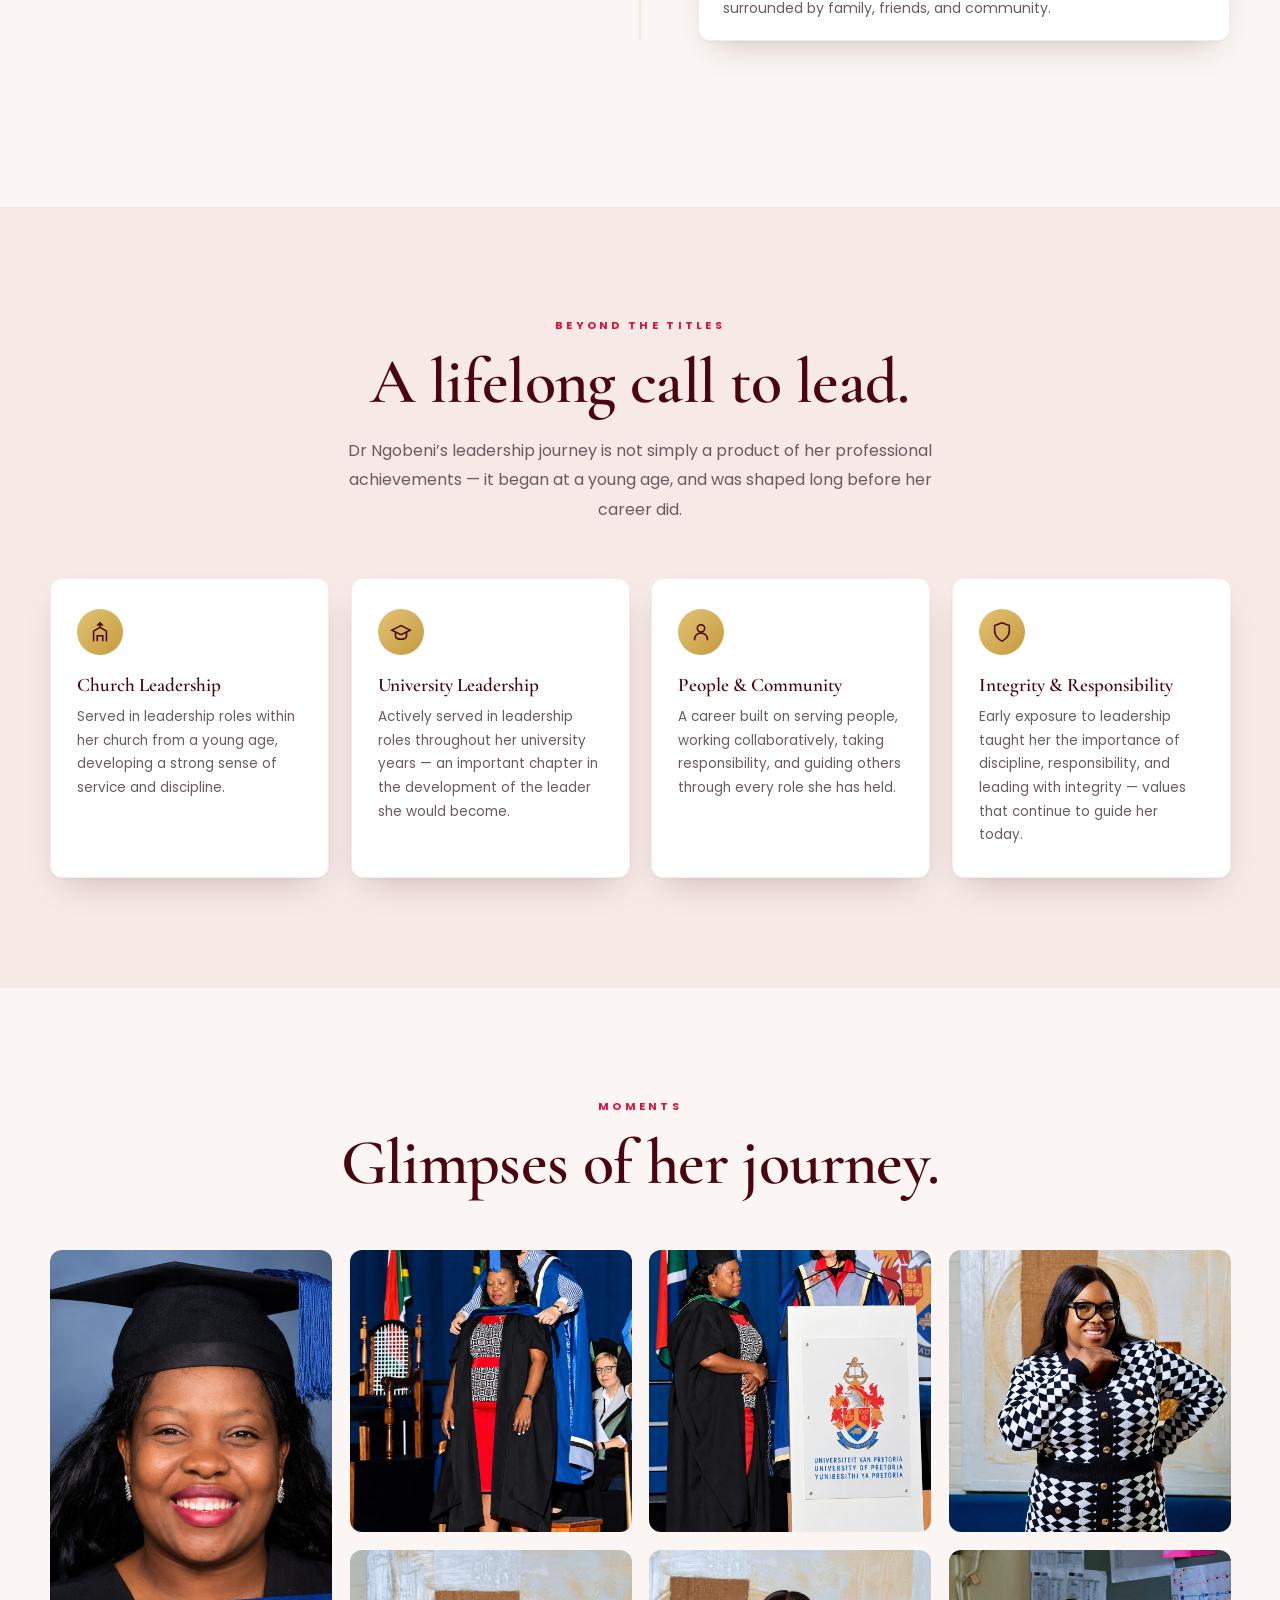
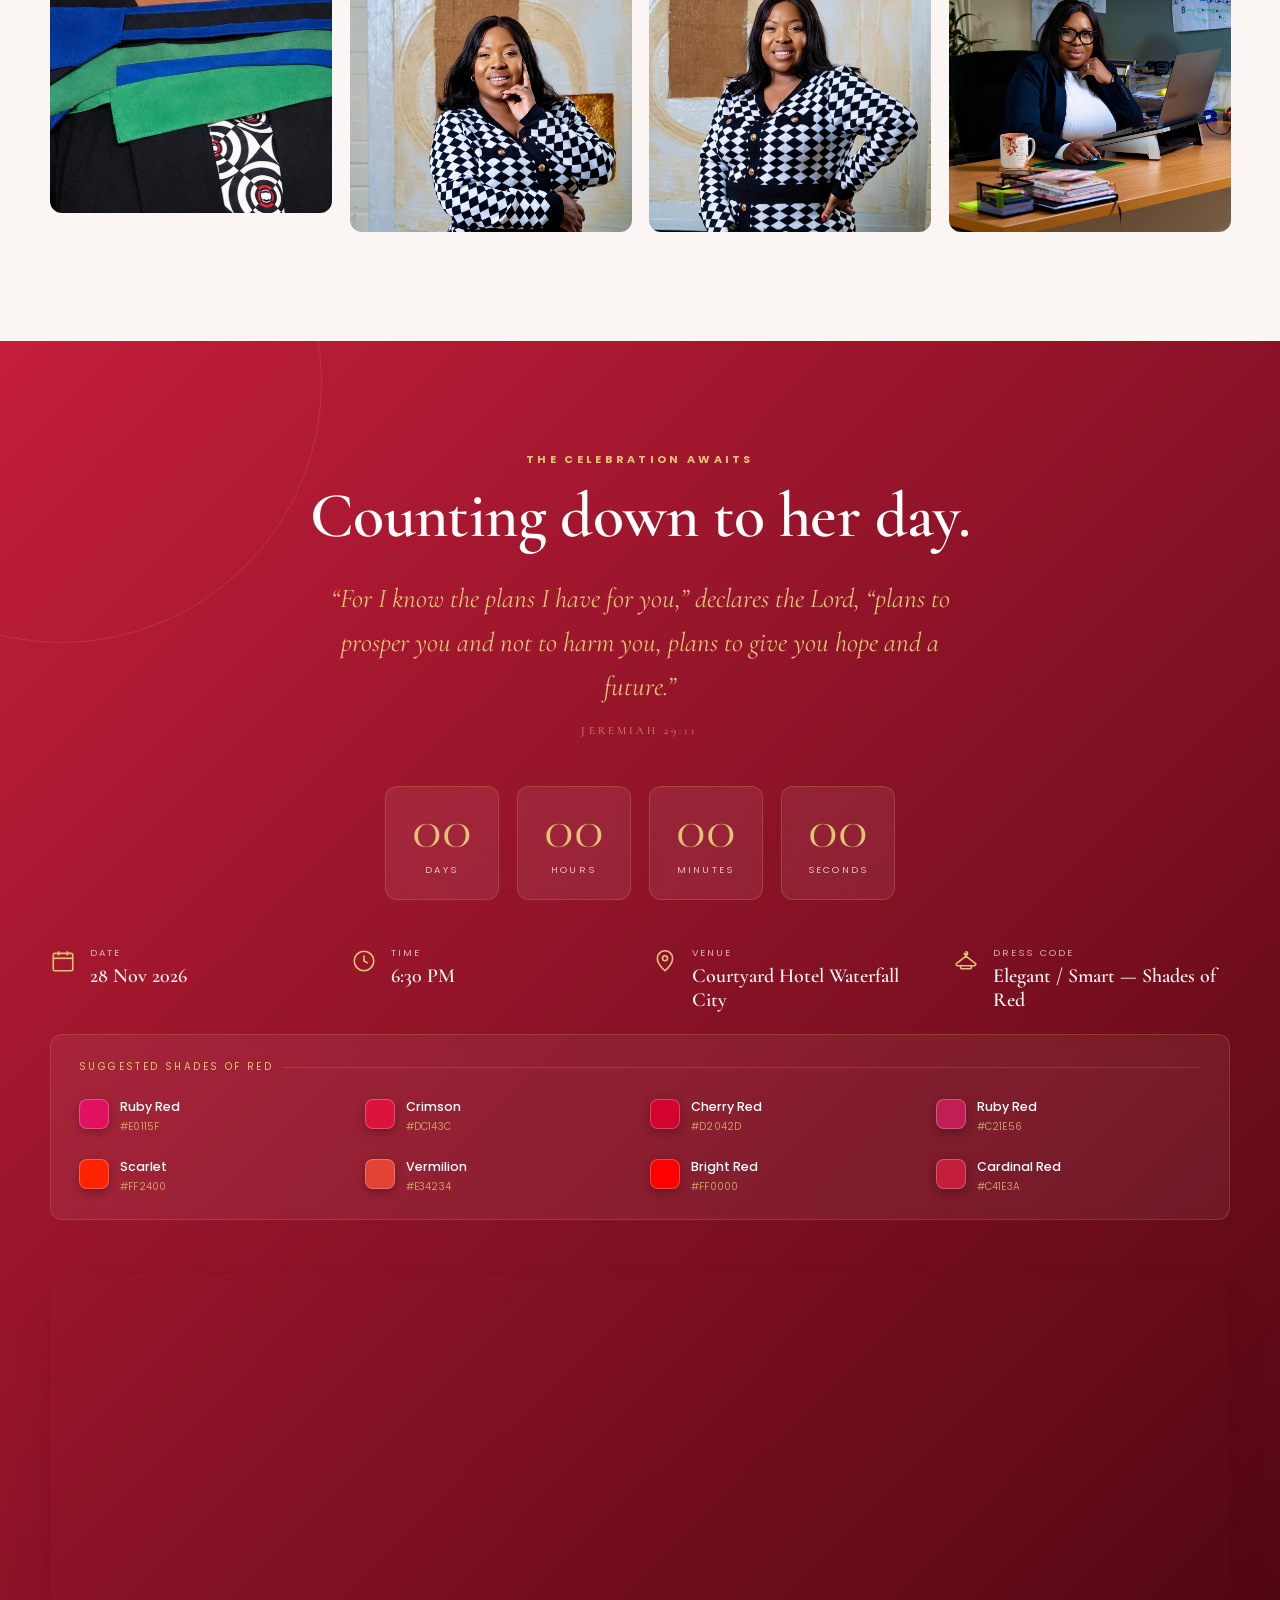
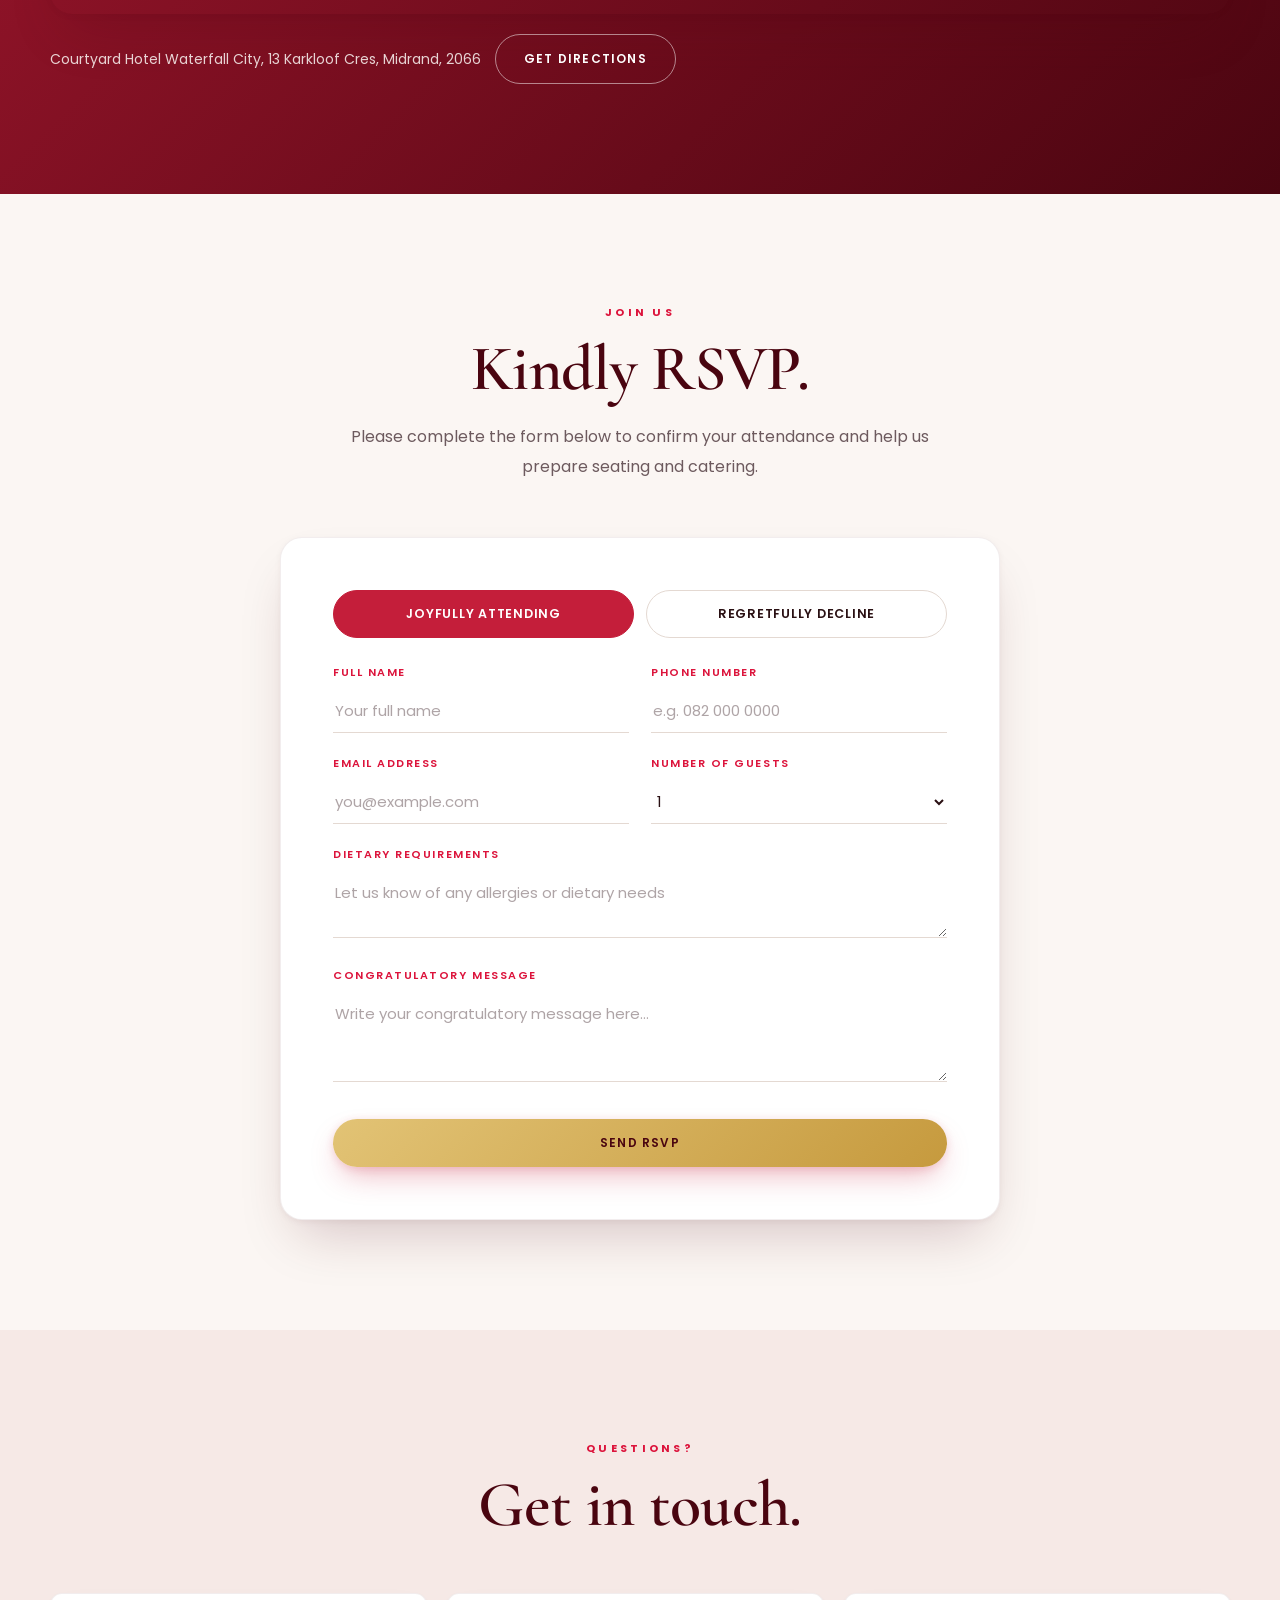
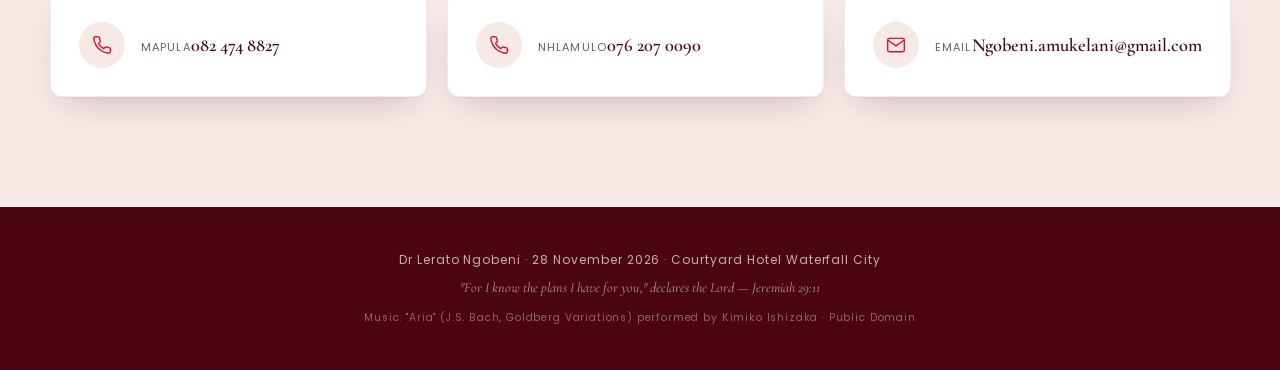
==== commit aa861f36: "Remove work history from the Journey timeline Keep only academic milestones (BSc, Honours/Master's, " ====
--- a/index.html
+++ b/index.html
@@ -141,44 +141,29 @@
     <div class="container center">
       <div class="section-label">Her Journey</div>
       <h2 class="section-title">Chapters that made her.</h2>
-      <p class="section-intro">From a Bachelor of Science in Water and Sanitation to a Doctor of Philosophy in Business Management (Water Engineering) &mdash; a continuous journey of learning, leadership, and service across engineering, water treatment, and municipal government.</p>
+      <p class="section-intro">From a BSc Engineering (Specialising in Water and Sanitation) to a Doctor of Philosophy in Business Management (Water Engineering) &mdash; a continuous journey of learning, dedication, and perseverance.</p>
     </div>
     <div class="container">
       <div class="timeline">
         <div class="tl-item reveal">
           <span class="tl-dot"></span>
           <div class="tl-year">2001</div>
-          <div class="tl-card"><h4>A New Chapter Begins</h4><p>Enrols at the University of the North (now the University of Limpopo) to pursue a Bachelor of Science in Water and Sanitation.</p></div>
+          <div class="tl-card"><h4>A New Chapter Begins</h4><p>Enrols at the University of the North (now the University of Limpopo) to pursue a BSc Engineering (Specialising in Water and Sanitation).</p></div>
         </div>
         <div class="tl-item reveal">
           <span class="tl-dot"></span>
           <div class="tl-year">2003</div>
-          <div class="tl-card"><h4>First Milestone</h4><p>Completes her BSc in Water and Sanitation, laying the technical foundation for a career in the water sector.</p></div>
-        </div>
-        <div class="tl-item reveal">
-          <span class="tl-dot"></span>
-          <div class="tl-year">2004</div>
-          <div class="tl-card"><h4>Into the Profession</h4><p>Appointed FET Trainer at the National Water and Sanitation Institute, University of Limpopo &mdash; contributing to skills development and knowledge transfer in the sector.</p></div>
-        </div>
-        <div class="tl-item reveal">
-          <span class="tl-dot"></span>
-          <div class="tl-year">2005&ndash;2024</div>
-          <div class="tl-card"><h4>Municipal Experience</h4><p>Joins Kungwini Local Municipality in 2005, becoming one of the youngest managers in the municipality. She is later headhunted by Delmas Municipality as Engineering Manager &mdash; during her tenure, an outbreak of typhoid fever struck the municipality, and she led the water-quality compliance response, also earning a Certificate in Management for the Engineering Industry through Intec College. She is subsequently headhunted by Moqhaka Municipality to serve as Manager: Water and Sanitation until 2024, overseeing water and sanitation services, infrastructure, operations, and municipal service delivery, before joining Matjhabeng Municipality in 2024 as Manager: Civil Engineering.</p></div>
-        </div>
-        <div class="tl-item reveal">
-          <span class="tl-dot"></span>
-          <div class="tl-year">2013</div>
-          <div class="tl-card"><h4>Into Water Treatment</h4><p>Joins NCP Chlorochem as a Water Treatment Specialist, further developing her expertise in water treatment and technical processes. She goes on to serve as Head of Department at Moses Kotane Municipality.</p></div>
+          <div class="tl-card"><h4>First Milestone</h4><p>Completes her BSc Engineering (Specialising in Water and Sanitation), laying the technical foundation for everything that followed.</p></div>
         </div>
         <div class="tl-item reveal">
           <span class="tl-dot"></span>
           <div class="tl-year">2014</div>
-          <div class="tl-card"><h4>Advancing Her Qualifications</h4><p>Completes a BSc Honours in Water Utilisation at the University of Pretoria, strengthening her technical expertise in the water sector. She is then awarded a bursary by the Development Bank of Southern Africa (DBSA) and the Pan-African Parliament to pursue a Master&rsquo;s in Public Administration and Public Infrastructure.</p></div>
+          <div class="tl-card"><h4>Advancing Her Qualifications</h4><p>Completes a BSc Honours in Water Utilisation at the University of Pretoria, strengthening her technical expertise. She is then awarded a bursary by the Development Bank of Southern Africa (DBSA) and the Pan-African Parliament to pursue a Master&rsquo;s in Public Administration and Public Infrastructure.</p></div>
         </div>
         <div class="tl-item reveal">
           <span class="tl-dot"></span>
           <div class="tl-year">2017</div>
-          <div class="tl-card"><h4>Municipal Finance Expertise</h4><p>Continues her professional development at the University of the Witwatersrand (Wits) in Municipal Finance and Supply Chain Management.</p></div>
+          <div class="tl-card"><h4>Municipal Finance Expertise</h4><p>Continues her studies at the University of the Witwatersrand (Wits) in Municipal Finance and Supply Chain Management.</p></div>
         </div>
         <div class="tl-item reveal">
           <span class="tl-dot"></span>
@@ -187,13 +172,8 @@
         </div>
         <div class="tl-item reveal">
           <span class="tl-dot"></span>
-          <div class="tl-year">Silulumanzi</div>
-          <div class="tl-card"><h4>A New Frontier in Operations</h4><p>Joins Silulumanzi South Africa Water Works as Senior Manager: Operations &mdash; another significant step in a career spanning engineering, water treatment, municipal infrastructure, and operations.</p></div>
-        </div>
-        <div class="tl-item reveal">
-          <span class="tl-dot"></span>
           <div class="tl-year">2026</div>
-          <div class="tl-card"><h4>Her Golden Chapter</h4><p>Twenty-two years of building. Still learning. Still leading. Celebrating a doctoral milestone surrounded by family, friends, and community.</p></div>
+          <div class="tl-card"><h4>Her Golden Chapter</h4><p>Still learning, still growing. Celebrating a doctoral milestone surrounded by family, friends, and community.</p></div>
         </div>
       </div>
     </div>
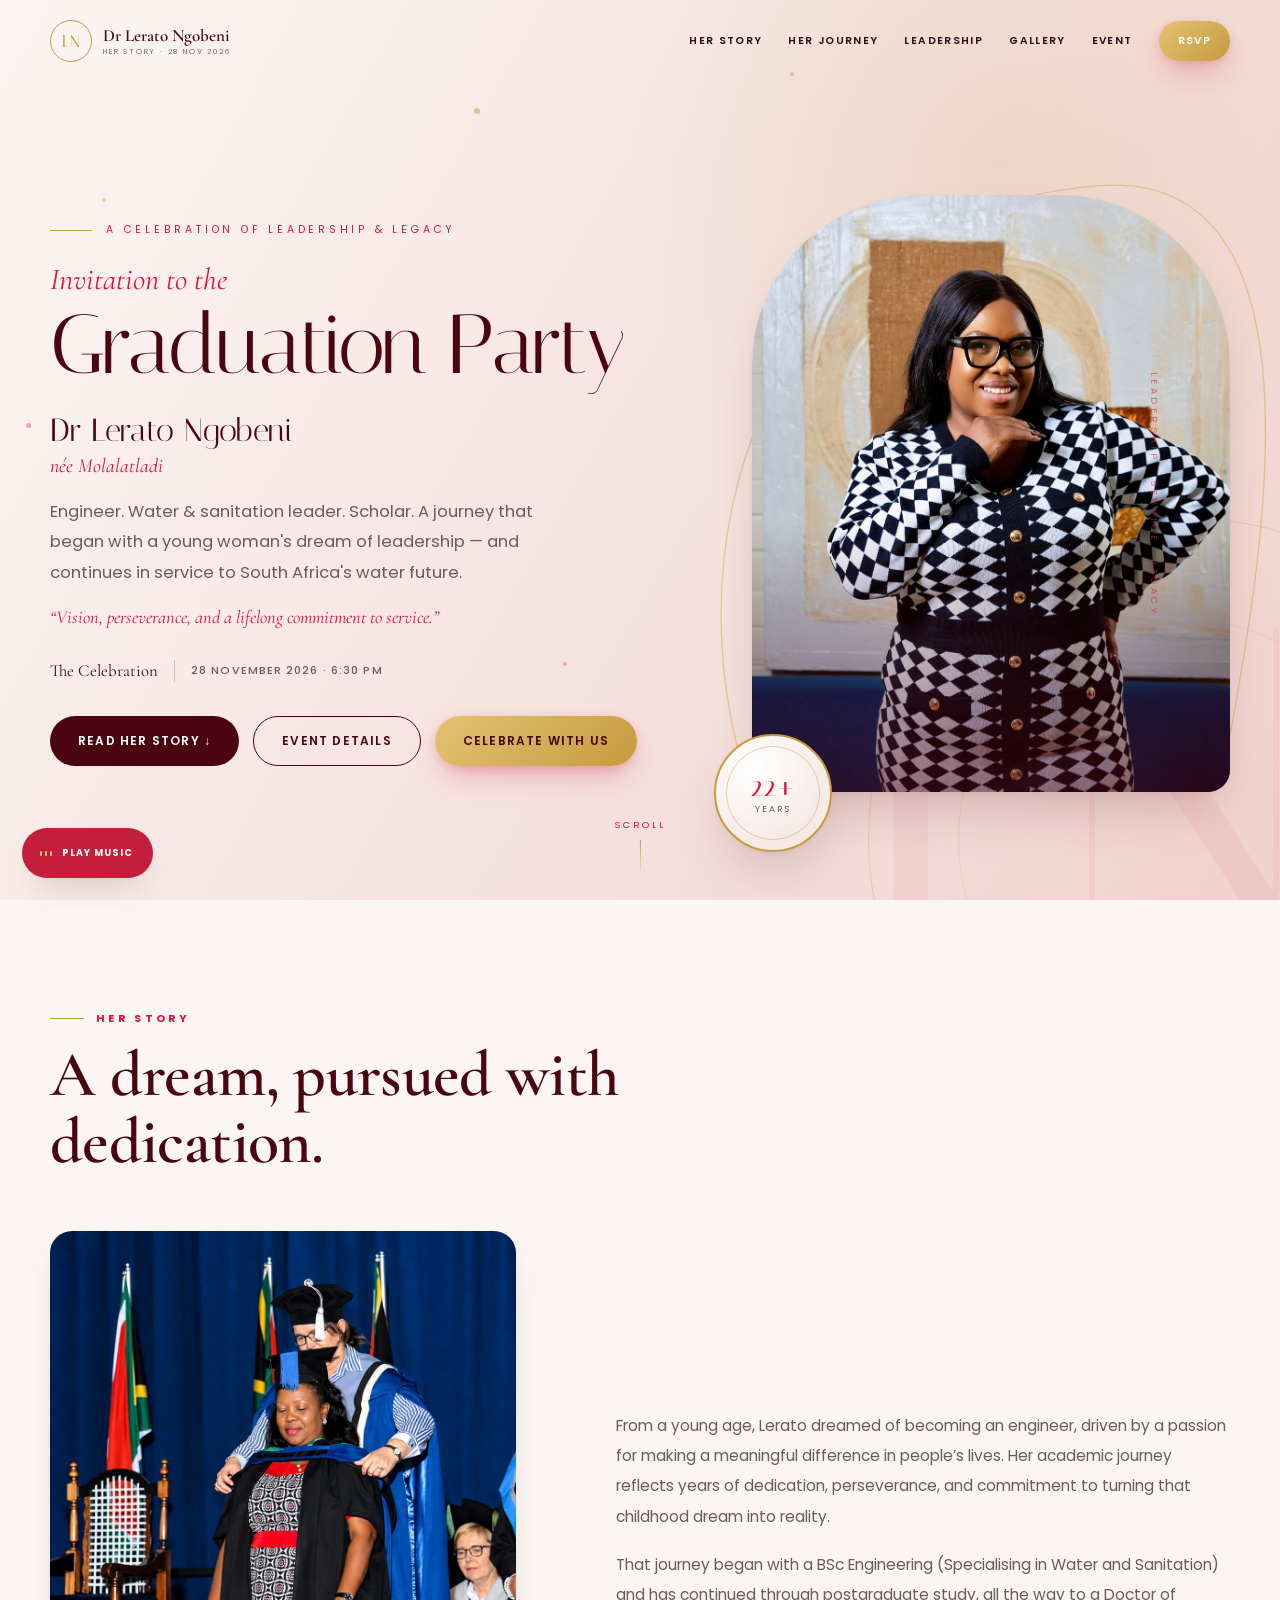
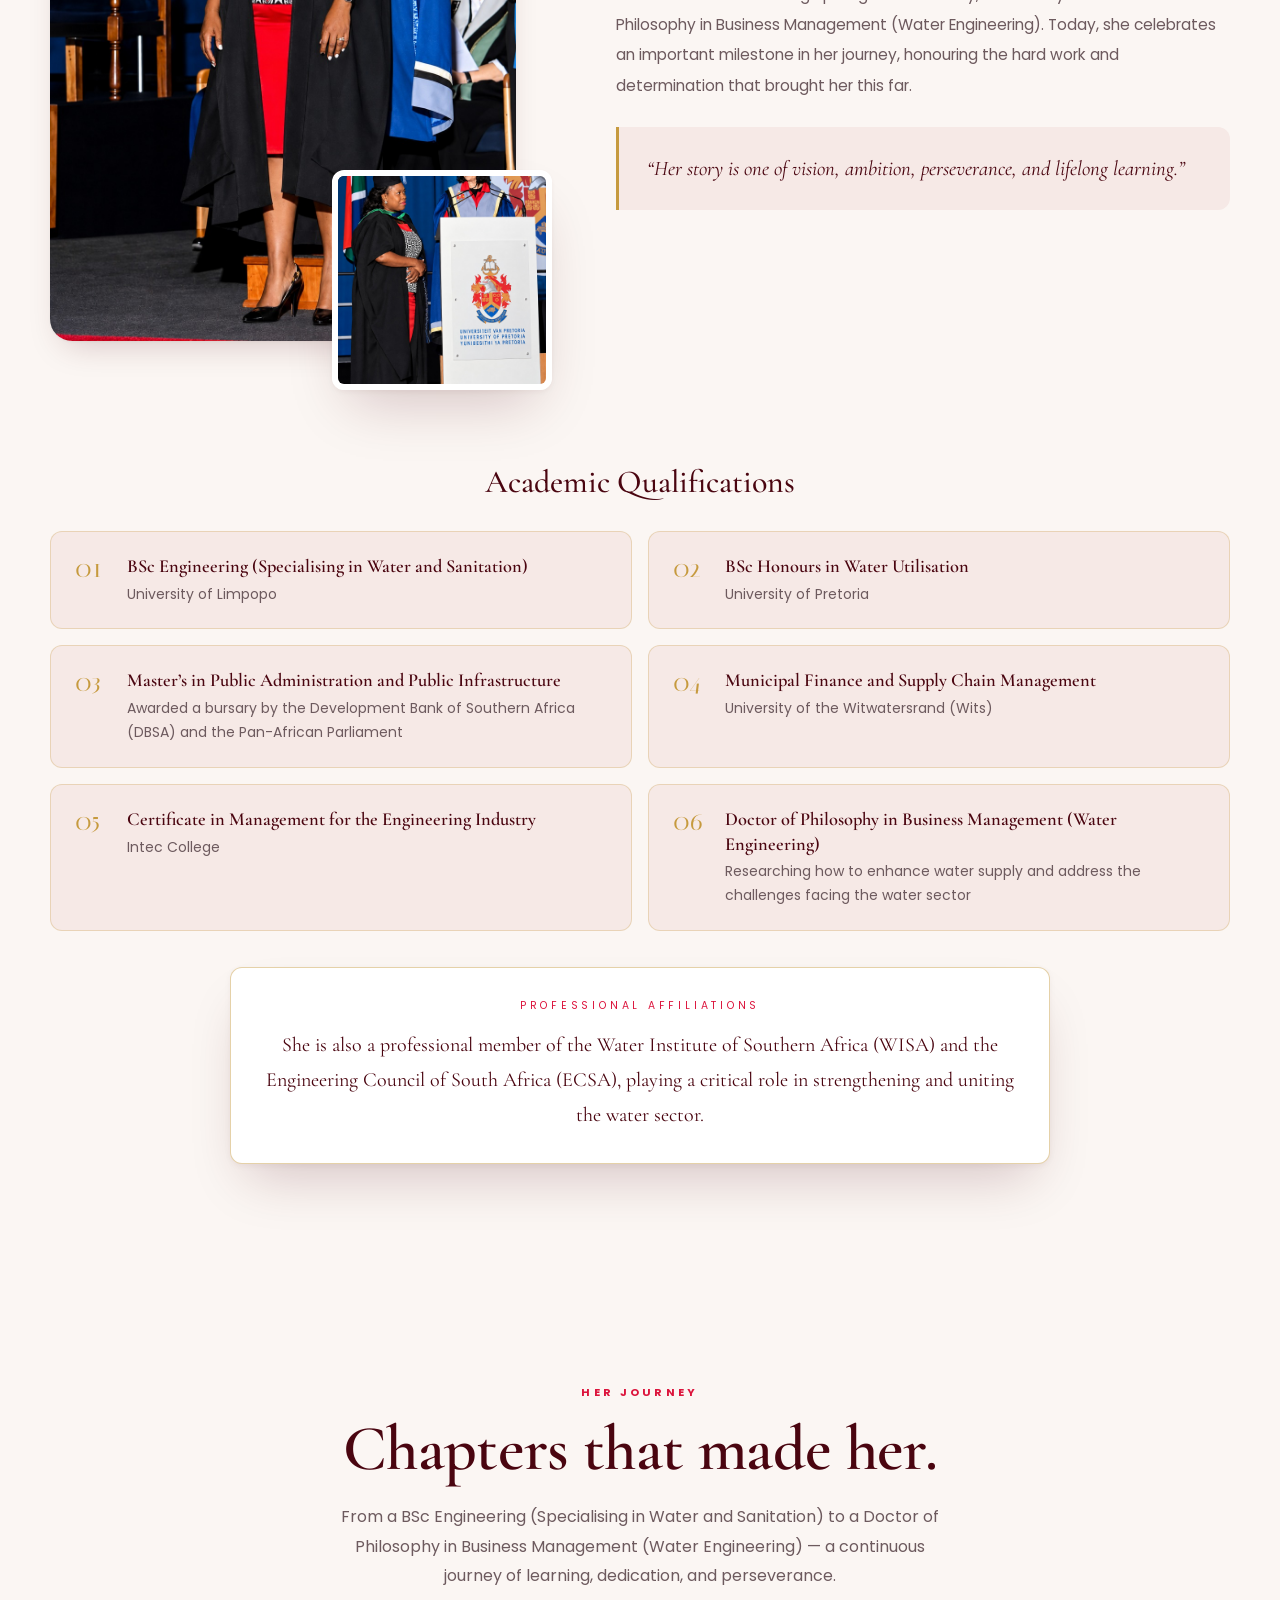
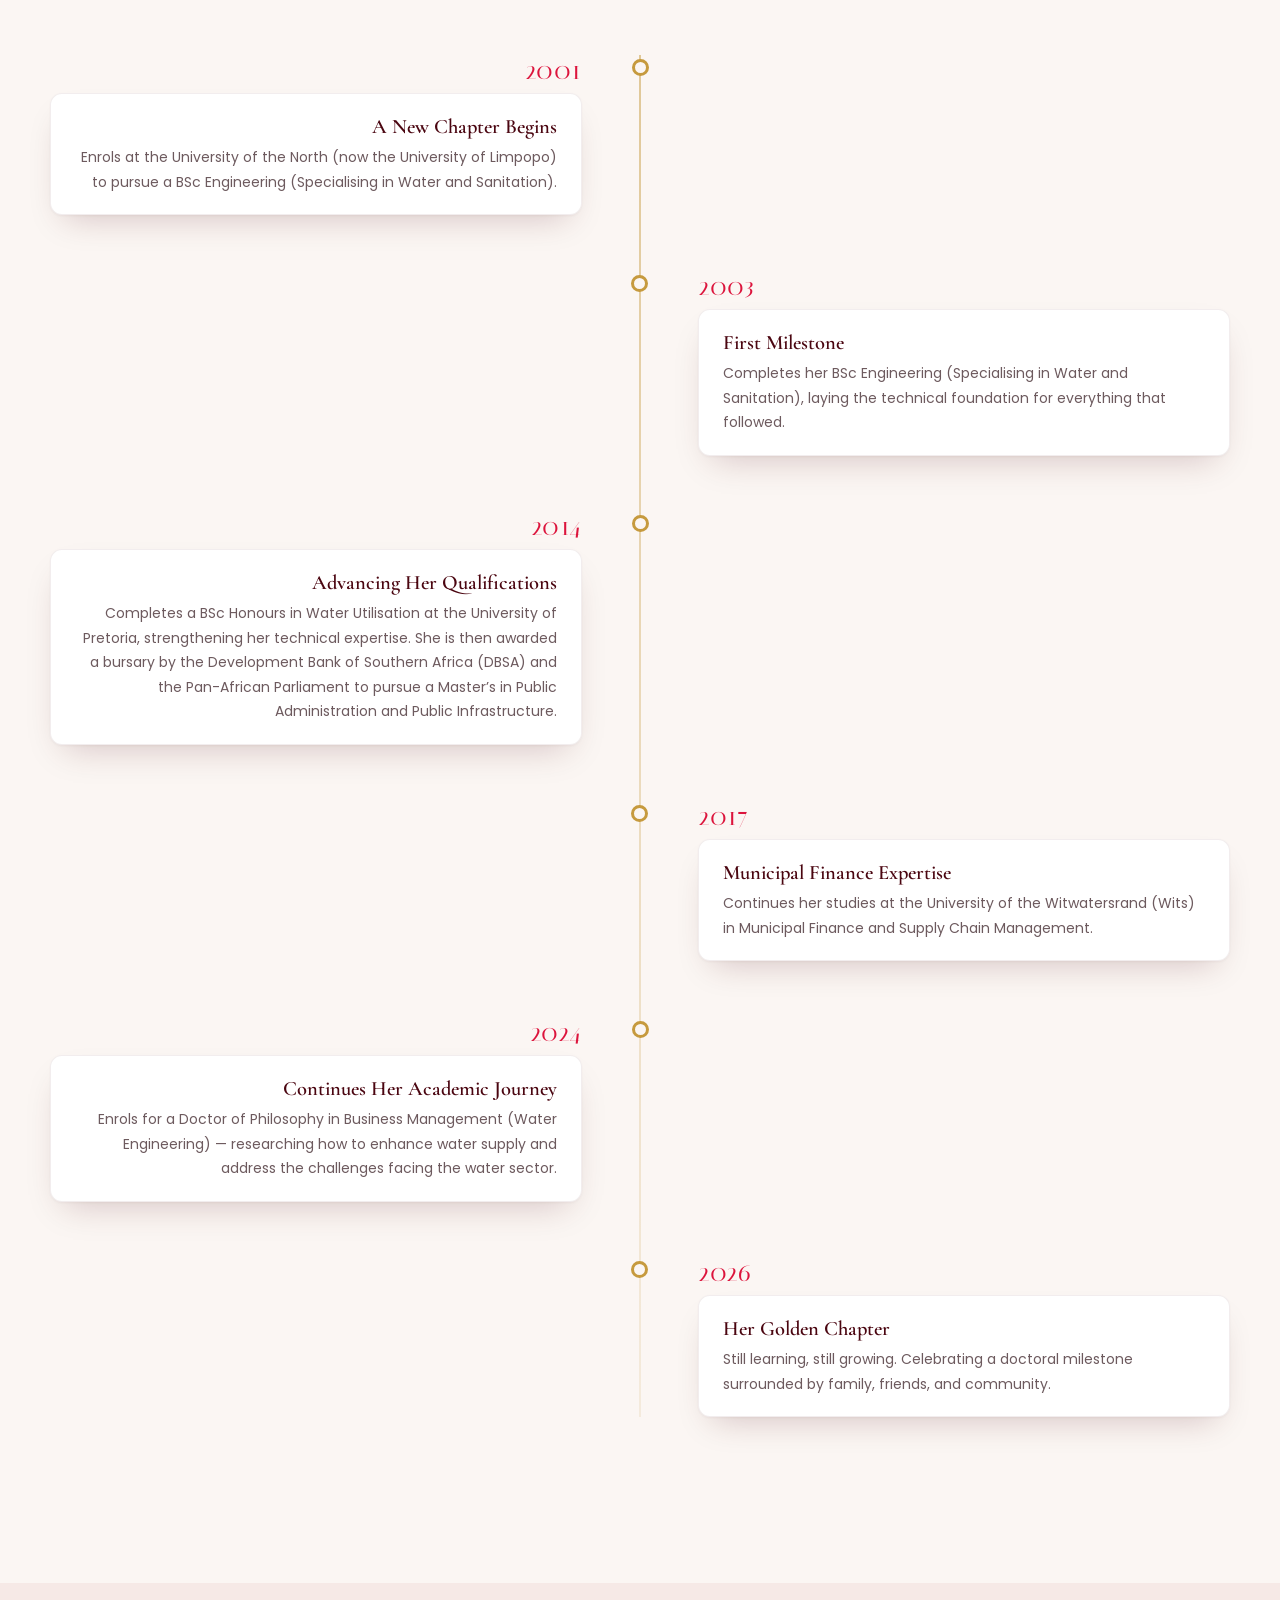
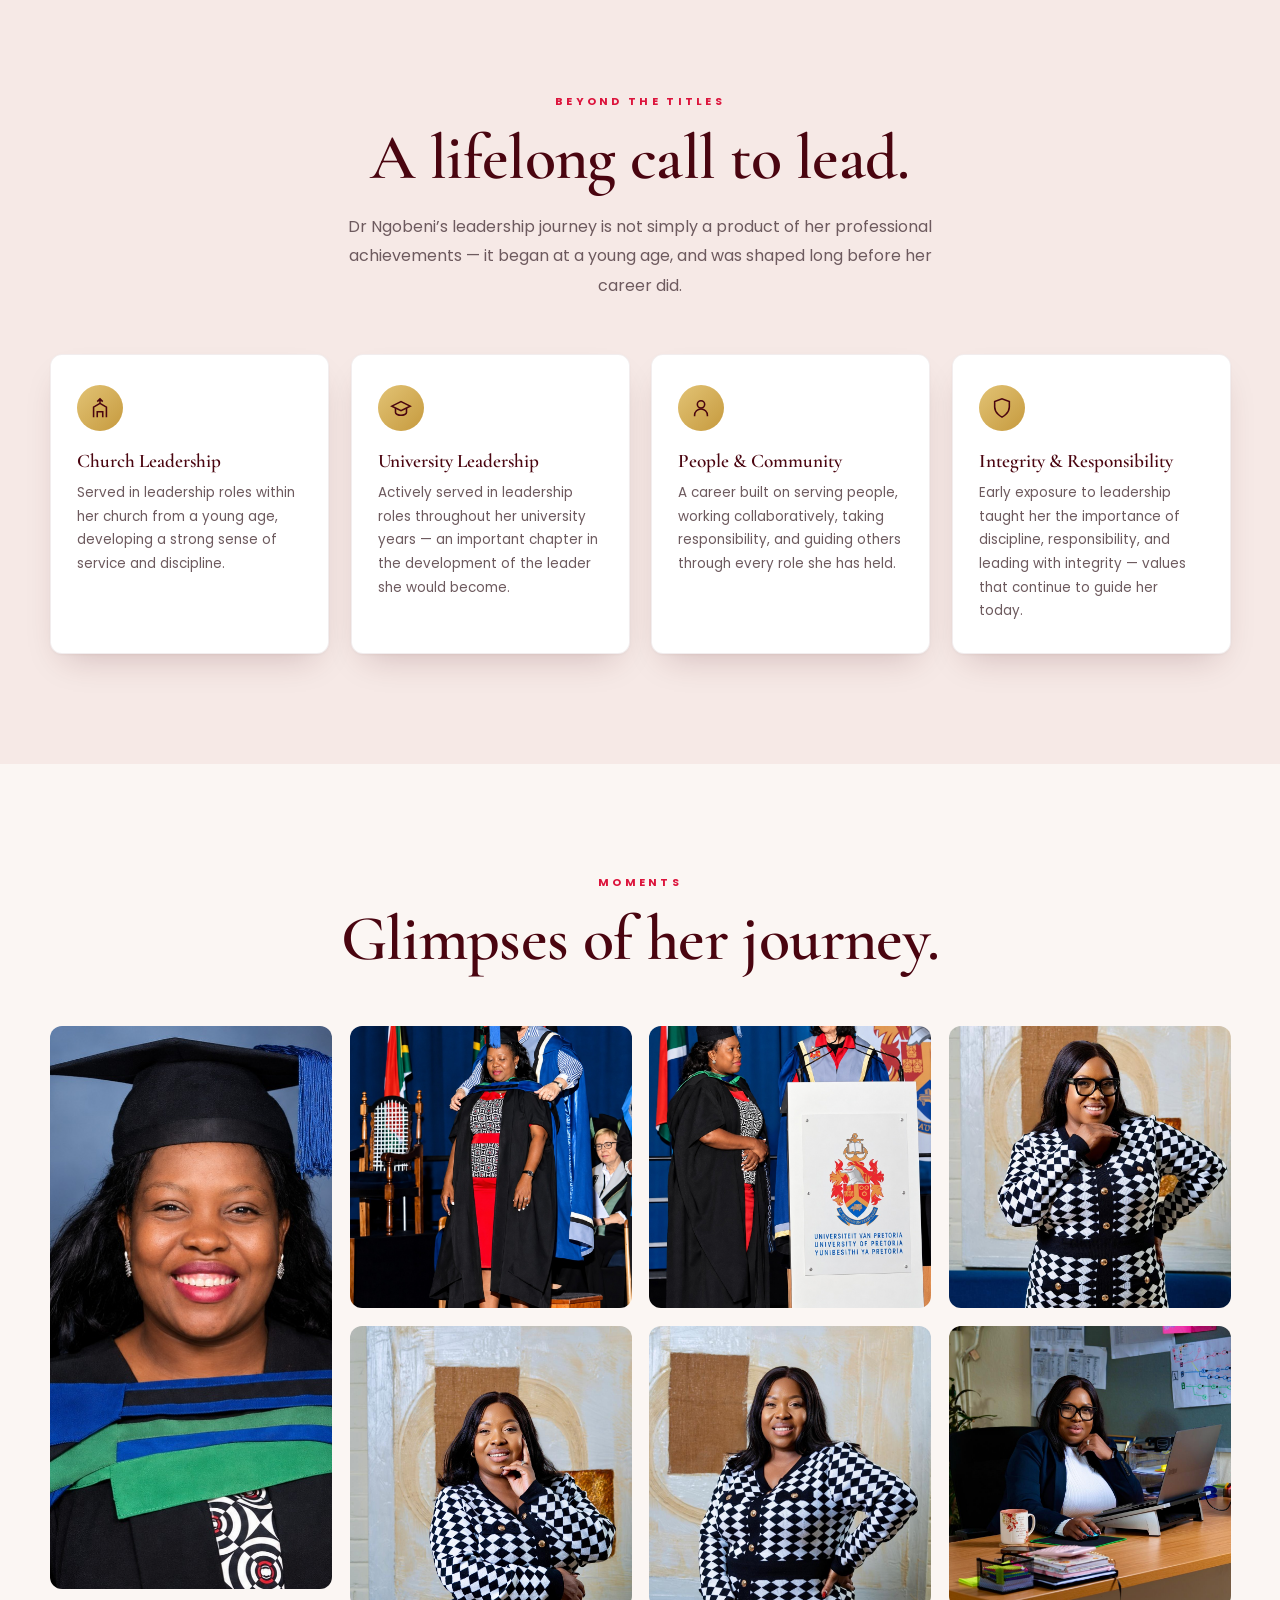
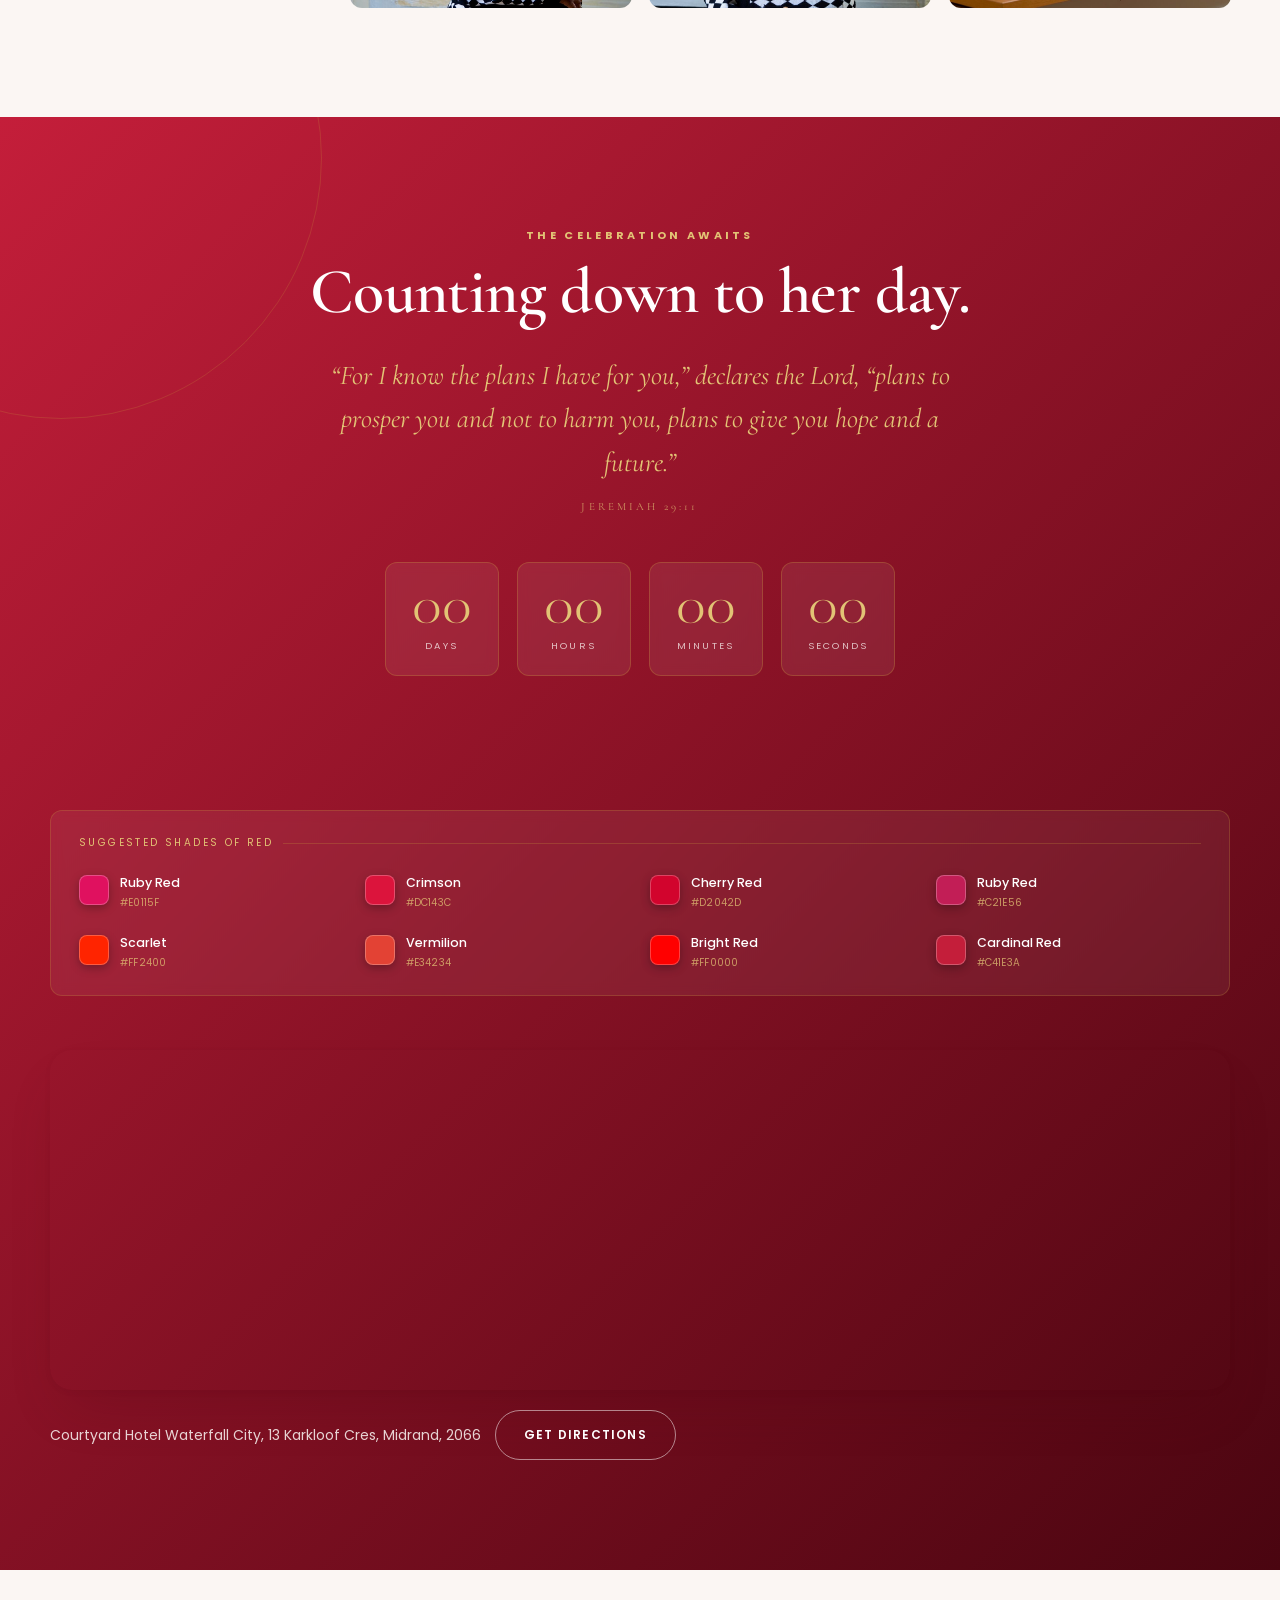
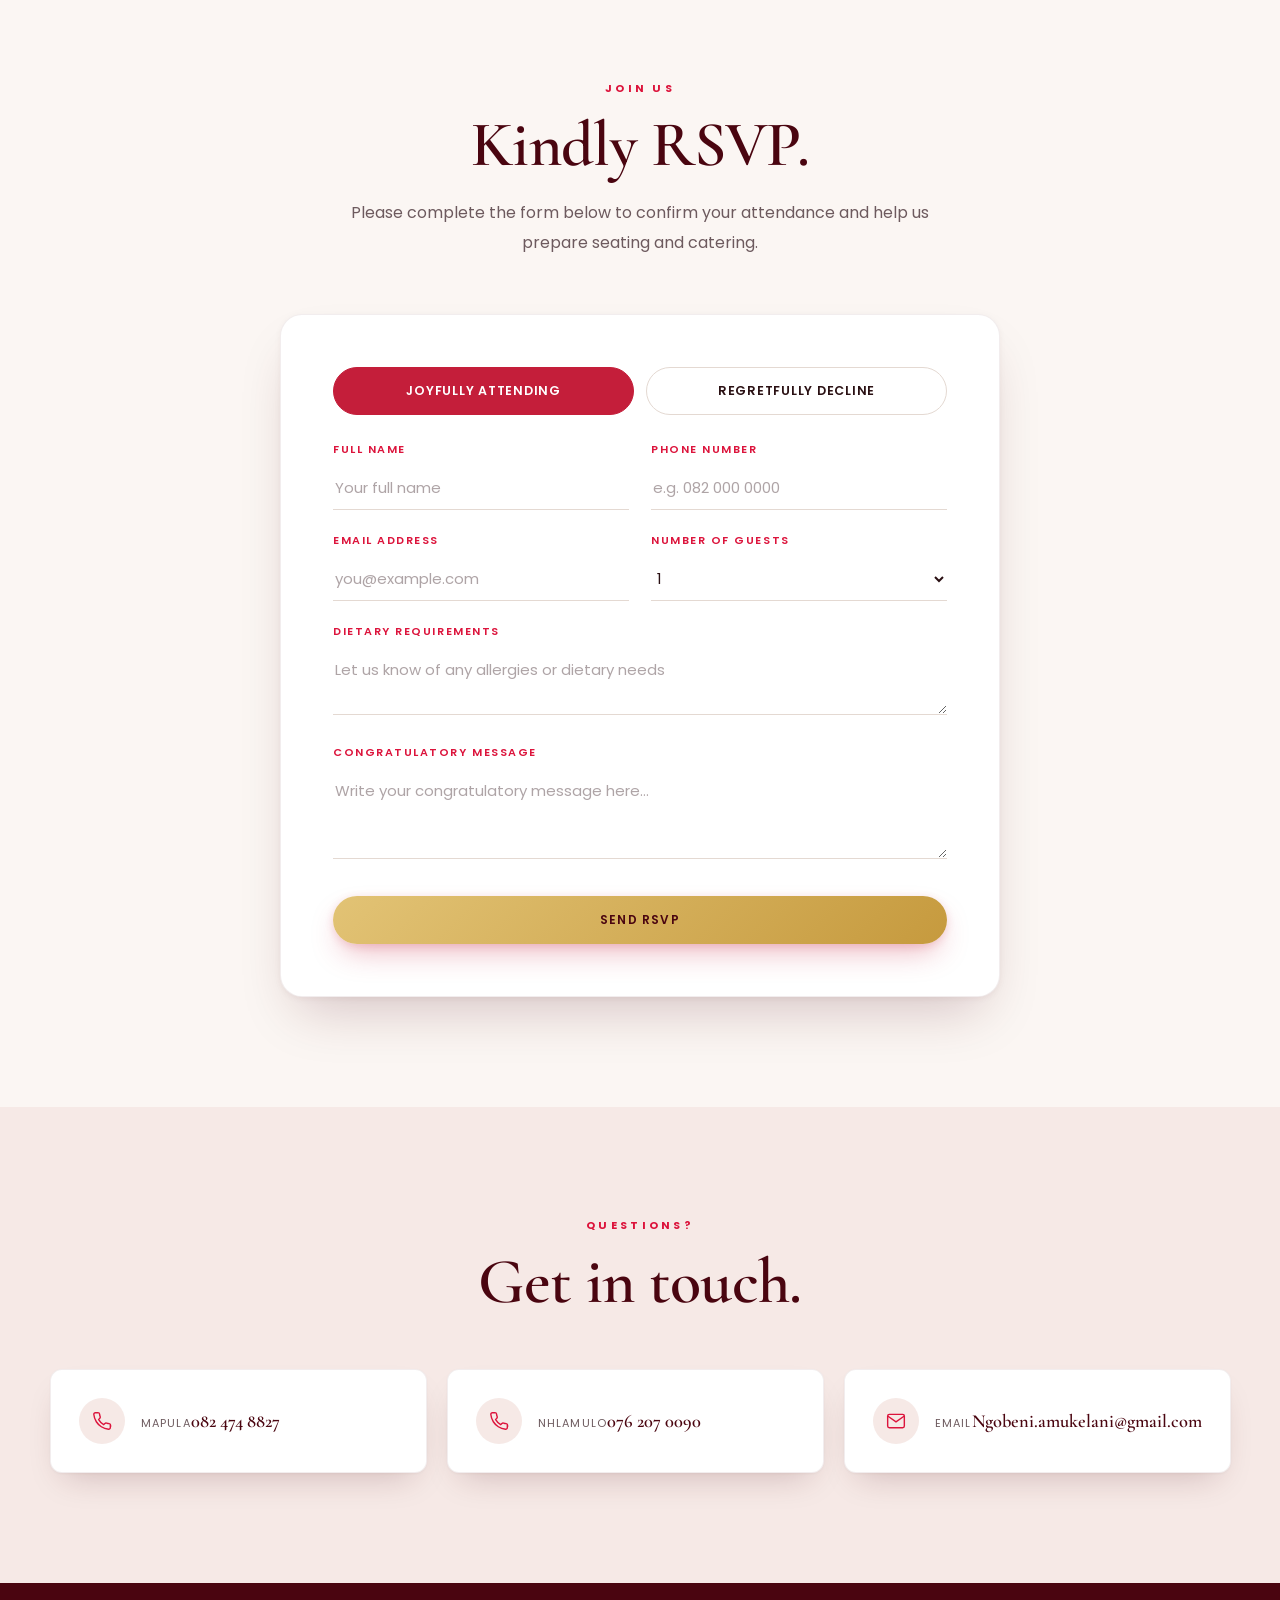
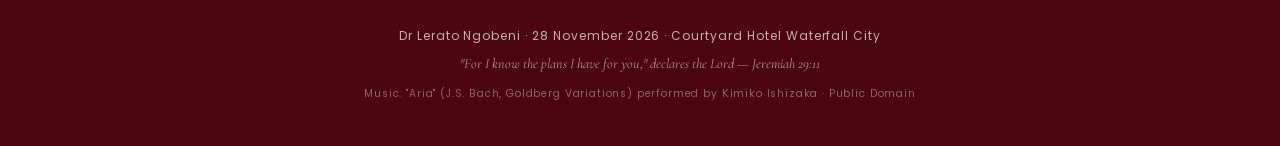
==== commit ff81f4f8: "Remove the stats strip Co-Authored-By: Claude Sonnet 5.5 <noreply@anthropic.com>" ====
--- a/index.html
+++ b/index.html
@@ -90,16 +90,6 @@
     <div class="scroll-cue"><span>Scroll</span><span class="line"></span></div>
   </section>
 
-  <!-- ================= STATS ================= -->
-  <section class="stats">
-    <div class="container stats-grid">
-      <div class="stat reveal"><div class="num">22</div><div class="label">Years in Water, Sanitation &amp; Municipal Engineering</div></div>
-      <div class="stat reveal"><div class="num">8</div><div class="label">Institutions &amp; Municipalities Served</div></div>
-      <div class="stat reveal"><div class="num">6</div><div class="label">Academic Qualifications Earned</div></div>
-      <div class="stat reveal"><div class="num">2026</div><div class="label">Her Golden Chapter</div></div>
-    </div>
-  </section>
-
   <!-- ================= BIOGRAPHY ================= -->
   <section class="section" id="story">
     <div class="container">
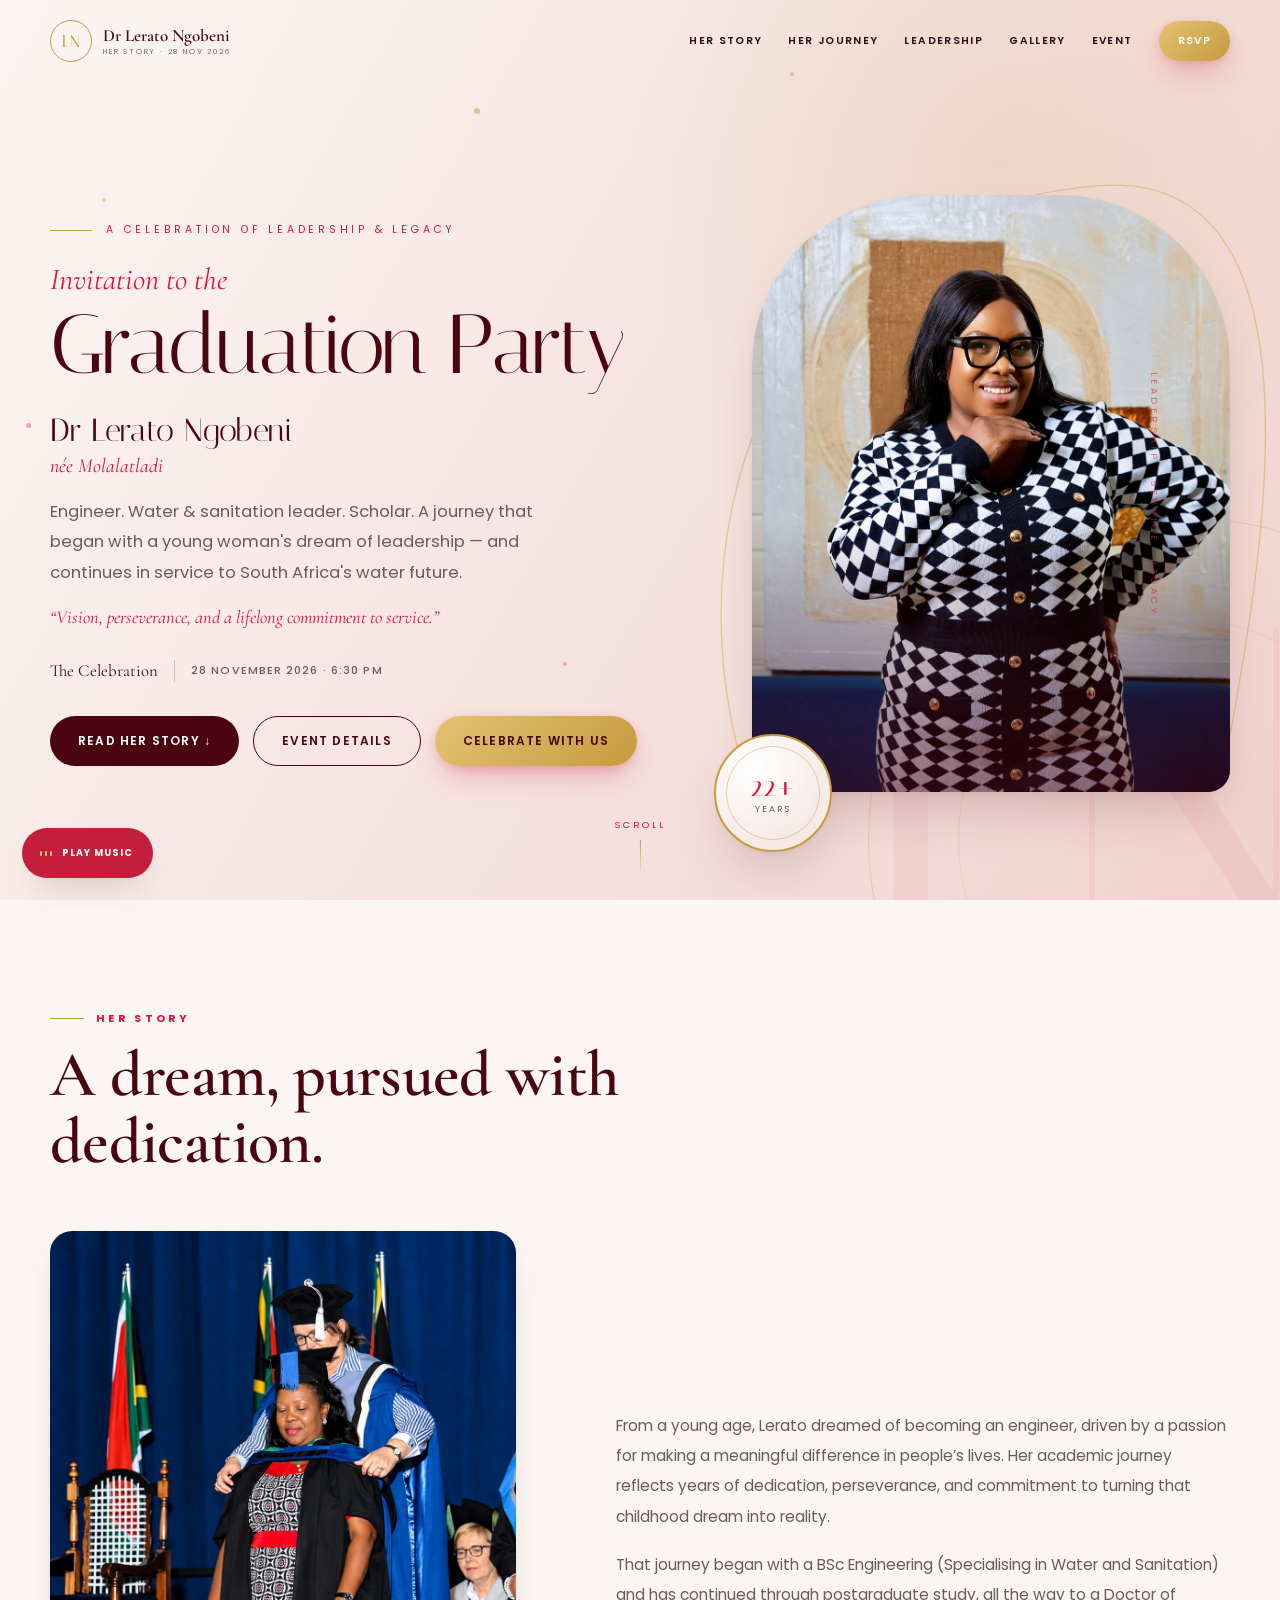
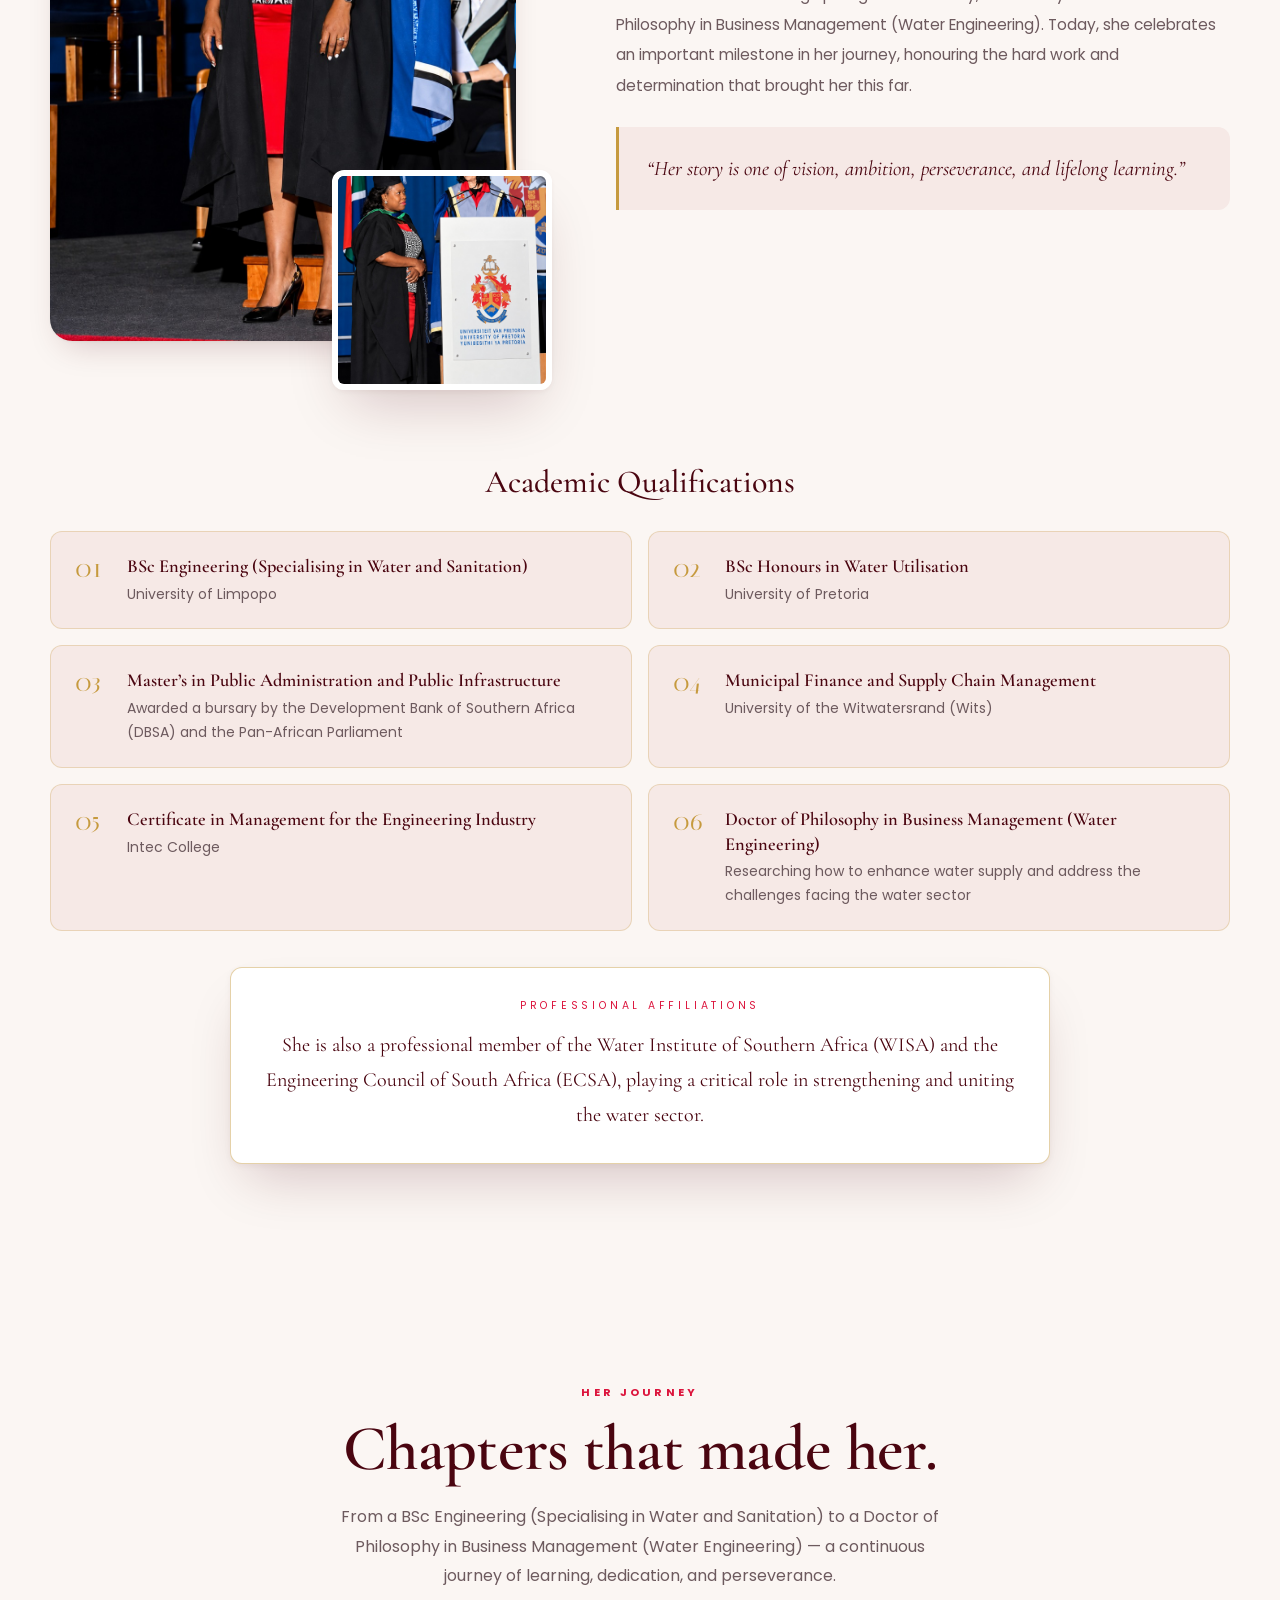
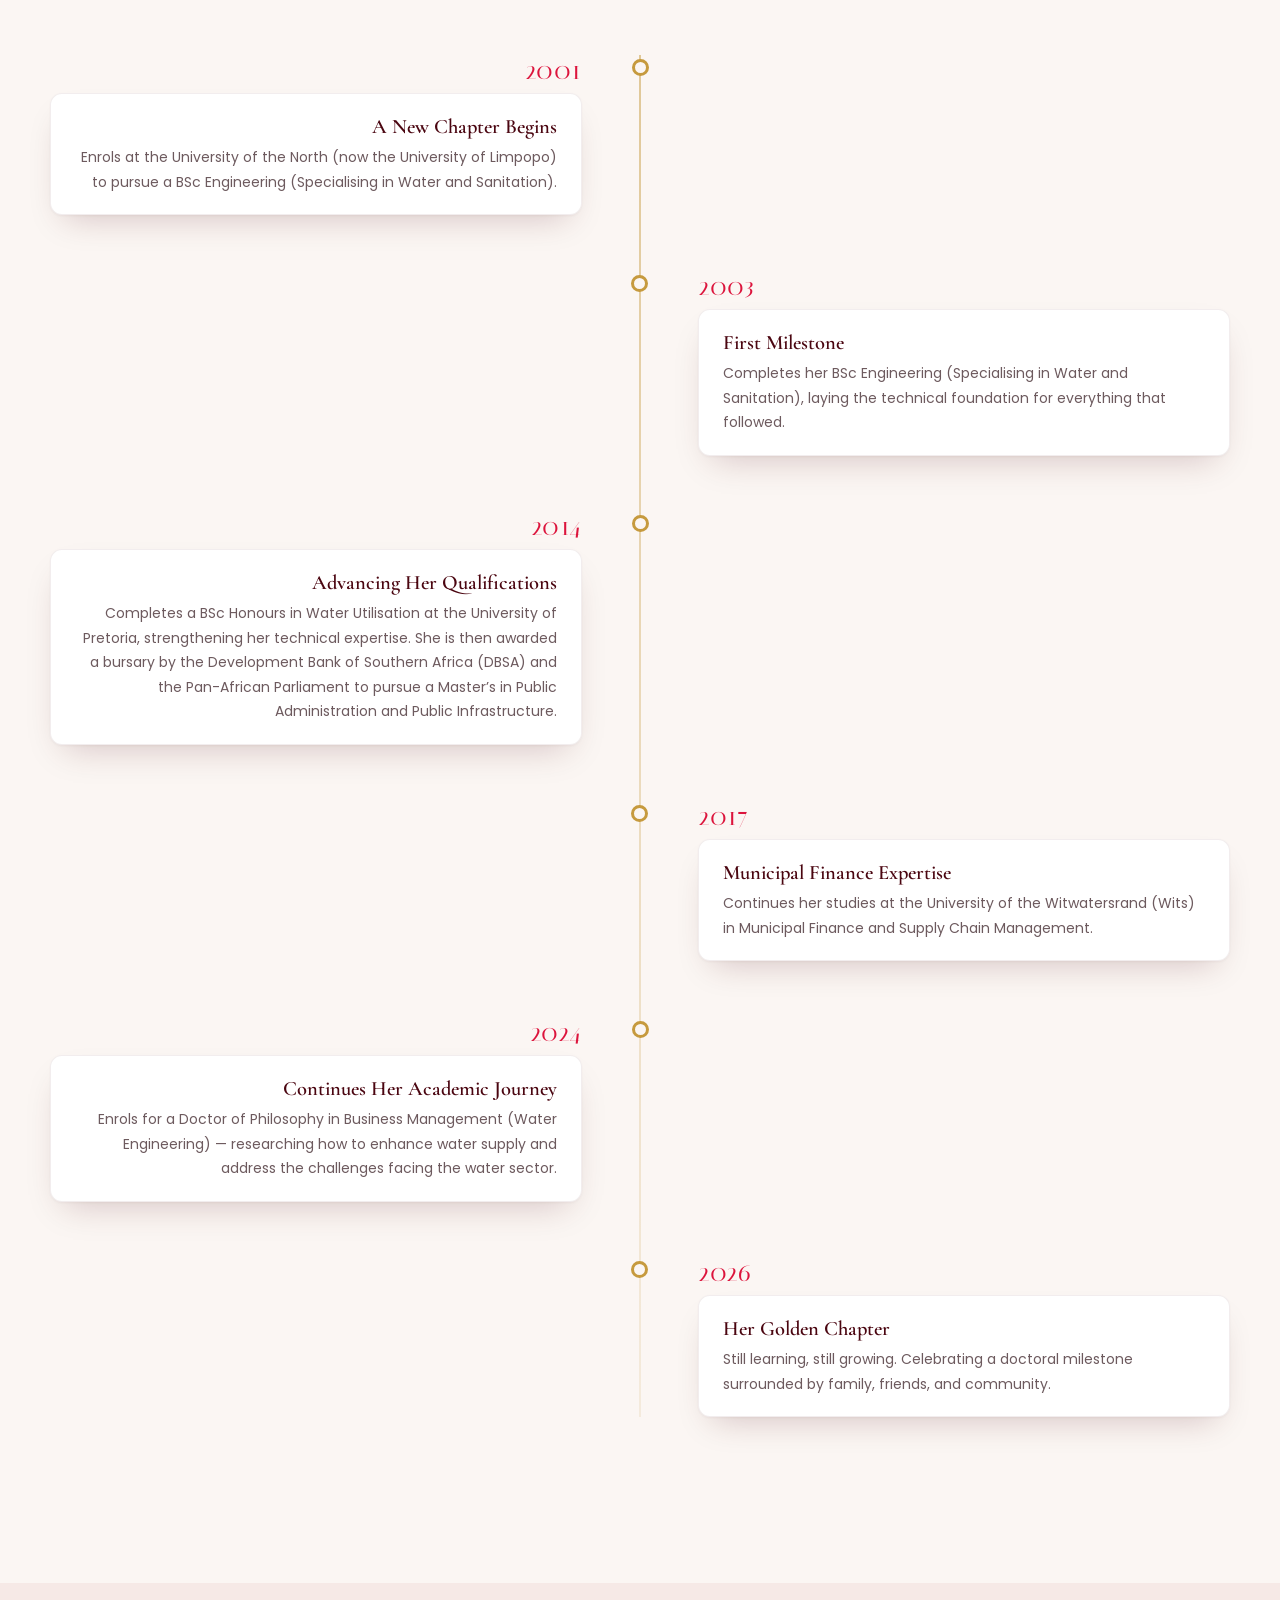
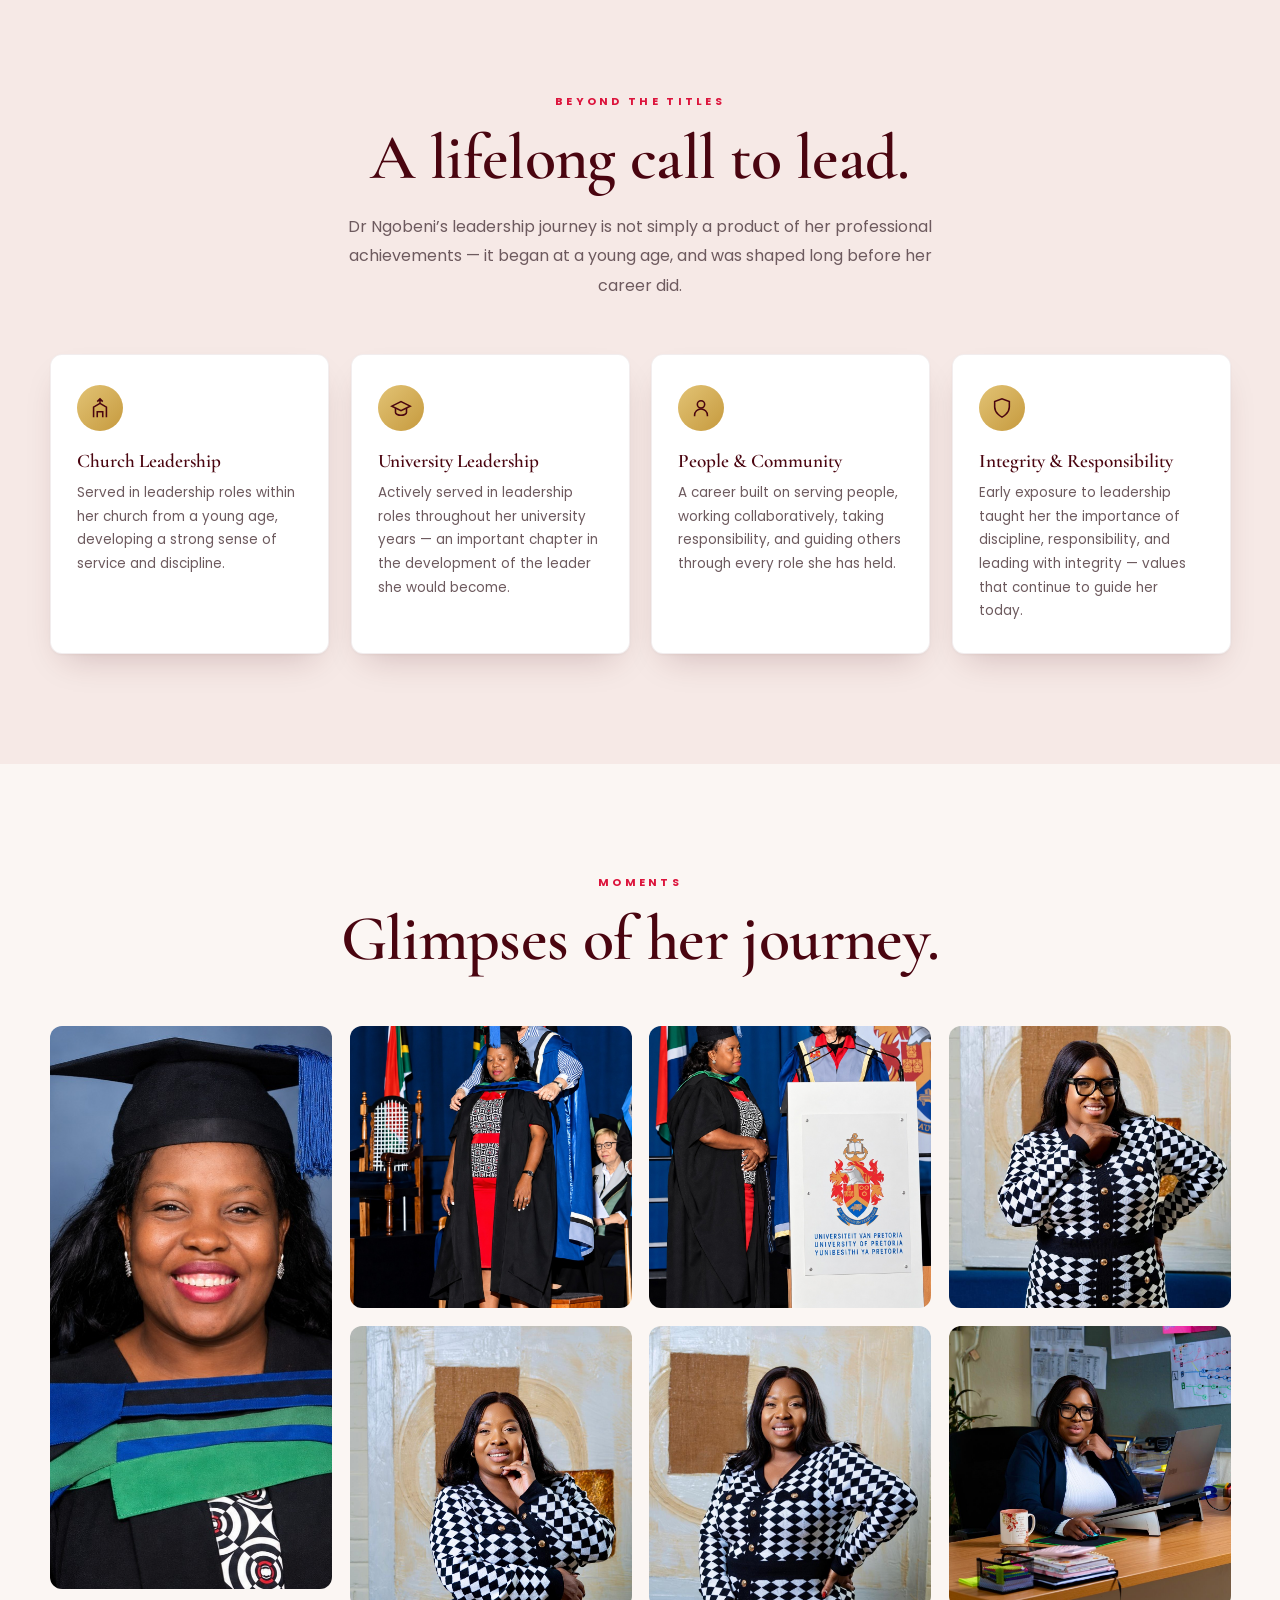
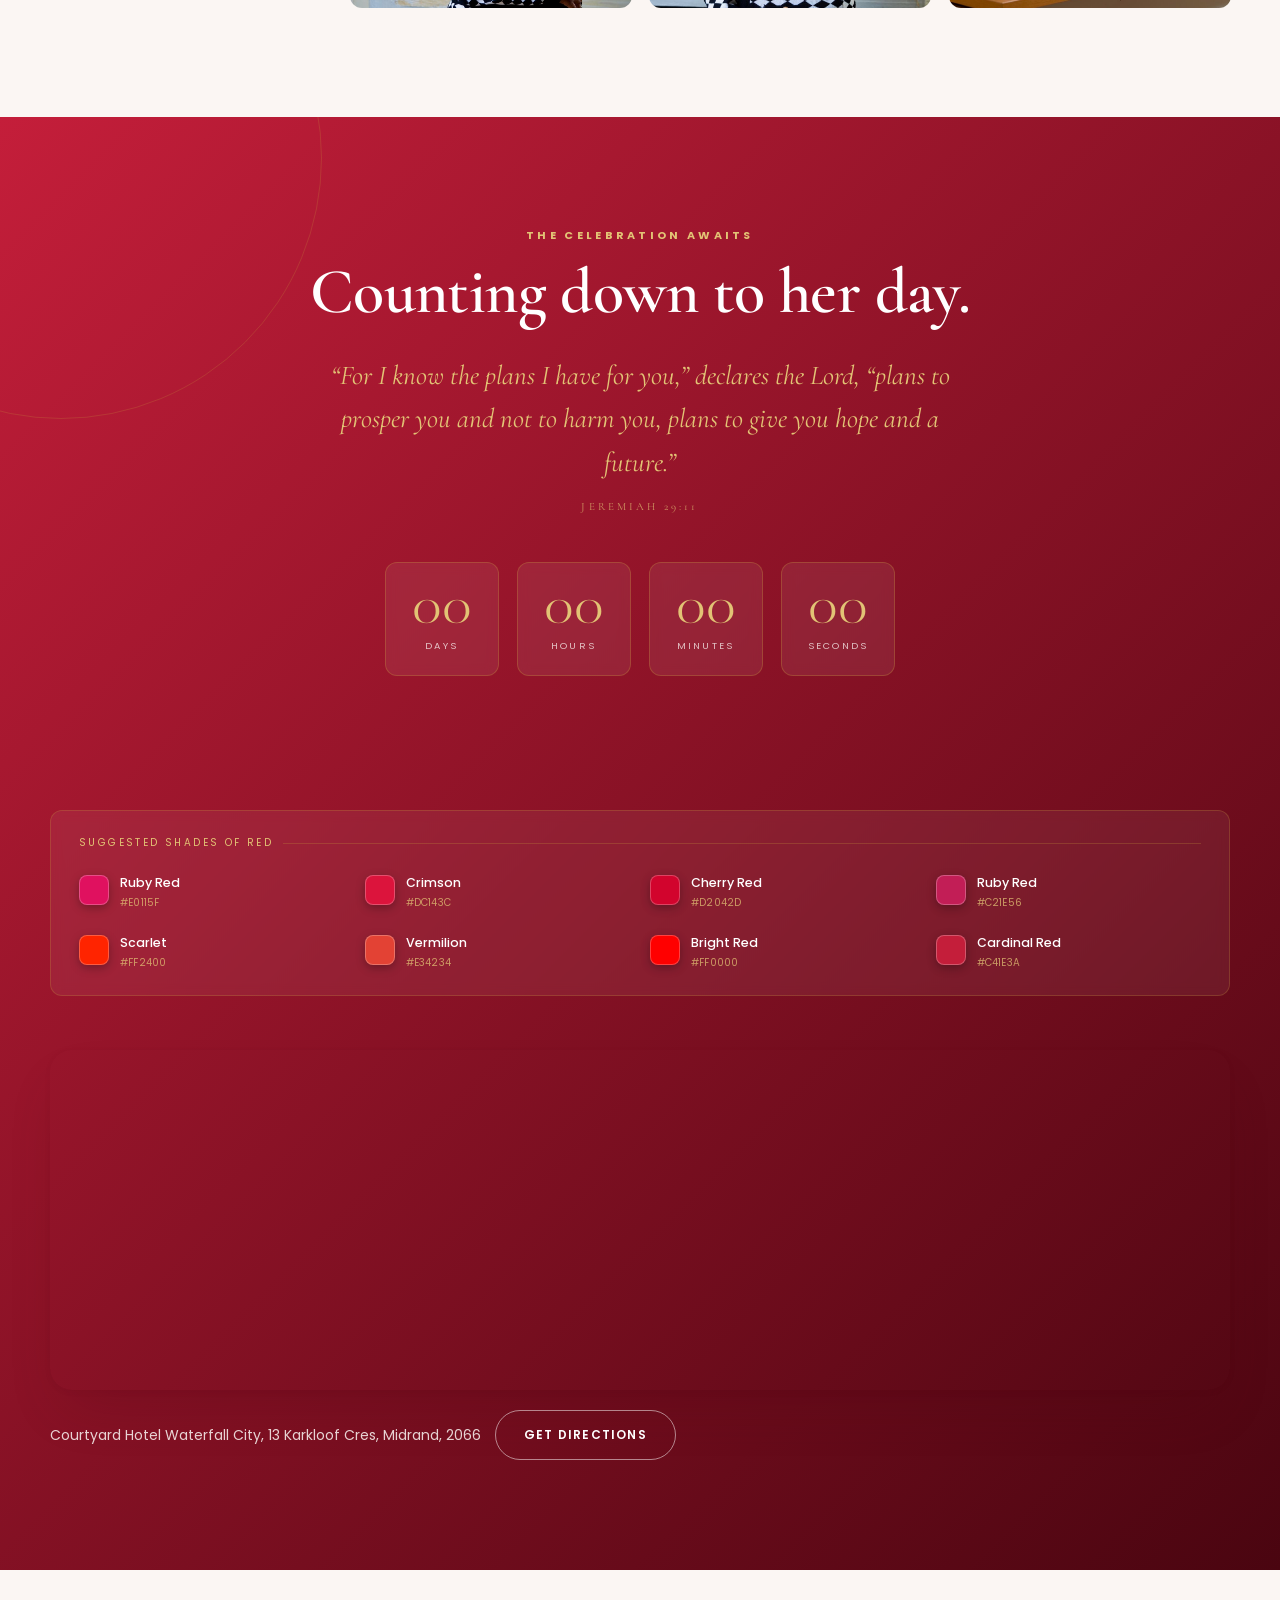
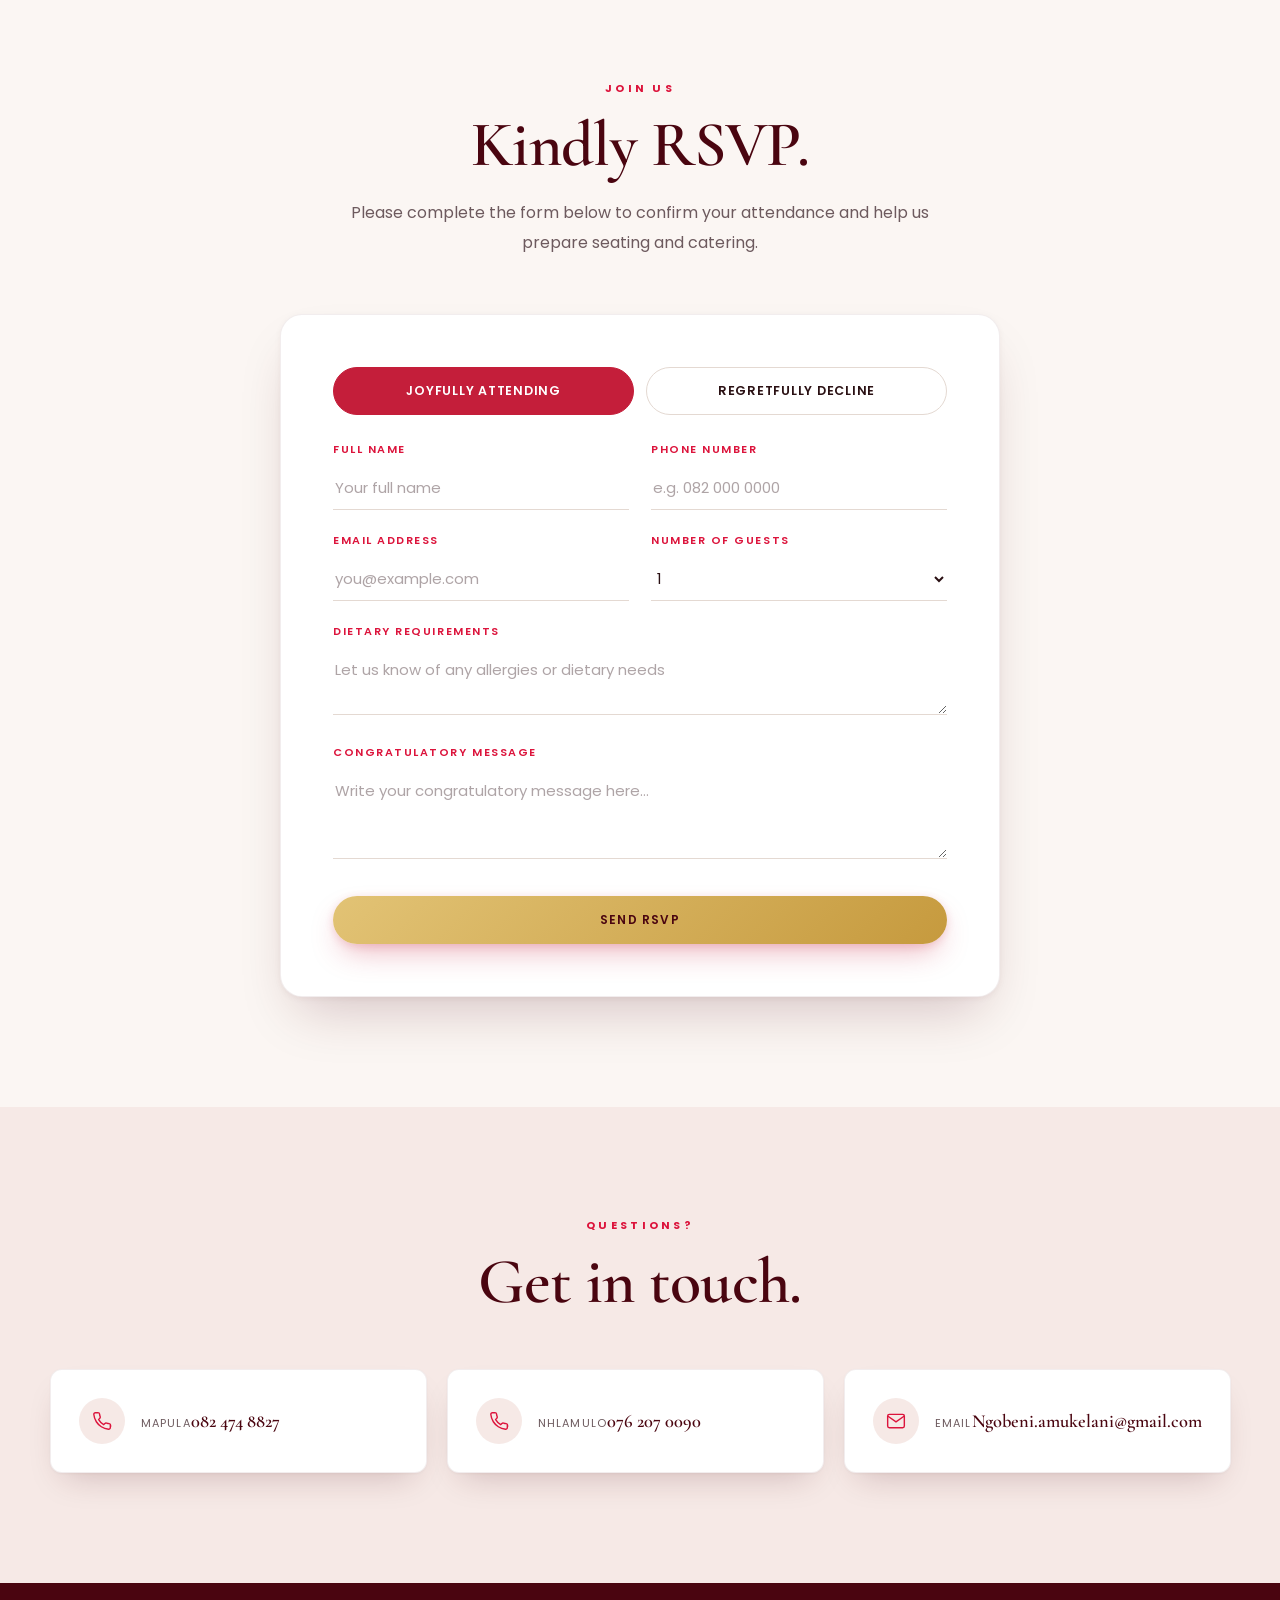
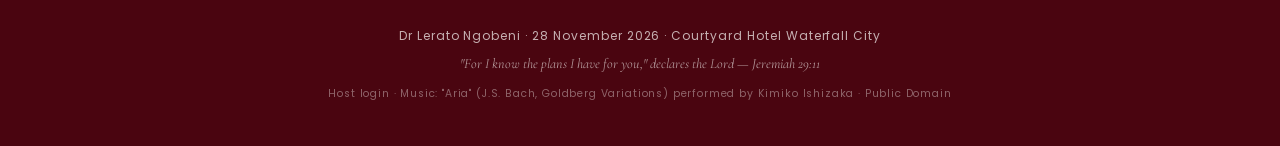
==== commit 1b193bc6: "Add RSVP admin dashboard and self-hosted RSVP storage Replaces the Formspree dependency: the form po" ====
--- a/index.html
+++ b/index.html
@@ -9,7 +9,7 @@
 <meta property="og:description" content="A journey of vision, leadership and service in water, sanitation and municipal engineering. 28 November 2026, 6:30 PM, Courtyard Hotel Waterfall City.">
 <meta property="og:image" content="assets/lerato-hero.jpg">
 <meta property="og:type" content="website">
-<link rel="stylesheet" href="assets/story.css?v=11">
+<link rel="stylesheet" href="assets/story.css?v=12">
 </head>
 <body data-event-date="2026-11-28T18:30:00+02:00">
 
@@ -289,8 +289,8 @@
     </div>
     <div class="container">
       <div class="rsvp-card reveal">
-        <form id="rsvpForm" action="https://formspree.io/f/mbgroqww" method="POST" novalidate>
-          <input type="hidden" name="_subject" value="RSVP — Dr Lerato Ngobeni's Doctoral Celebration">
+        <form id="rsvpForm" action="api/rsvp.php" method="POST" novalidate>
+          <div aria-hidden="true" style="position:absolute;left:-9999px;width:1px;height:1px;overflow:hidden"><label>Leave this field empty<input type="text" name="website" tabindex="-1" autocomplete="off"></label></div>
           <input type="hidden" name="Attending" id="attendingField" value="Yes">
 
           <div class="attend-toggle" role="group" aria-label="Will you attend?">
@@ -381,7 +381,7 @@
   <div class="container">
     <p class="fine">Dr Lerato Ngobeni &middot; 28 November 2026 &middot; Courtyard Hotel Waterfall City</p>
     <p class="verse">"For I know the plans I have for you," declares the Lord &mdash; Jeremiah 29:11</p>
-    <p class="fine" style="margin-top:14px;opacity:.55;font-size:10.5px">Music: "Aria" (J.S. Bach, Goldberg Variations) performed by Kimiko Ishizaka &middot; Public Domain</p>
+    <p class="fine" style="margin-top:14px;opacity:.55;font-size:10.5px"><a href="admin/" rel="nofollow">Host login</a> &middot; Music: "Aria" (J.S. Bach, Goldberg Variations) performed by Kimiko Ishizaka &middot; Public Domain</p>
   </div>
 </footer>
 
@@ -403,6 +403,6 @@
   <span class="music-toggle-label">Play Music</span>
 </button>
 
-<script src="assets/story.js?v=11"></script>
+<script src="assets/story.js?v=12"></script>
 </body>
 </html>
